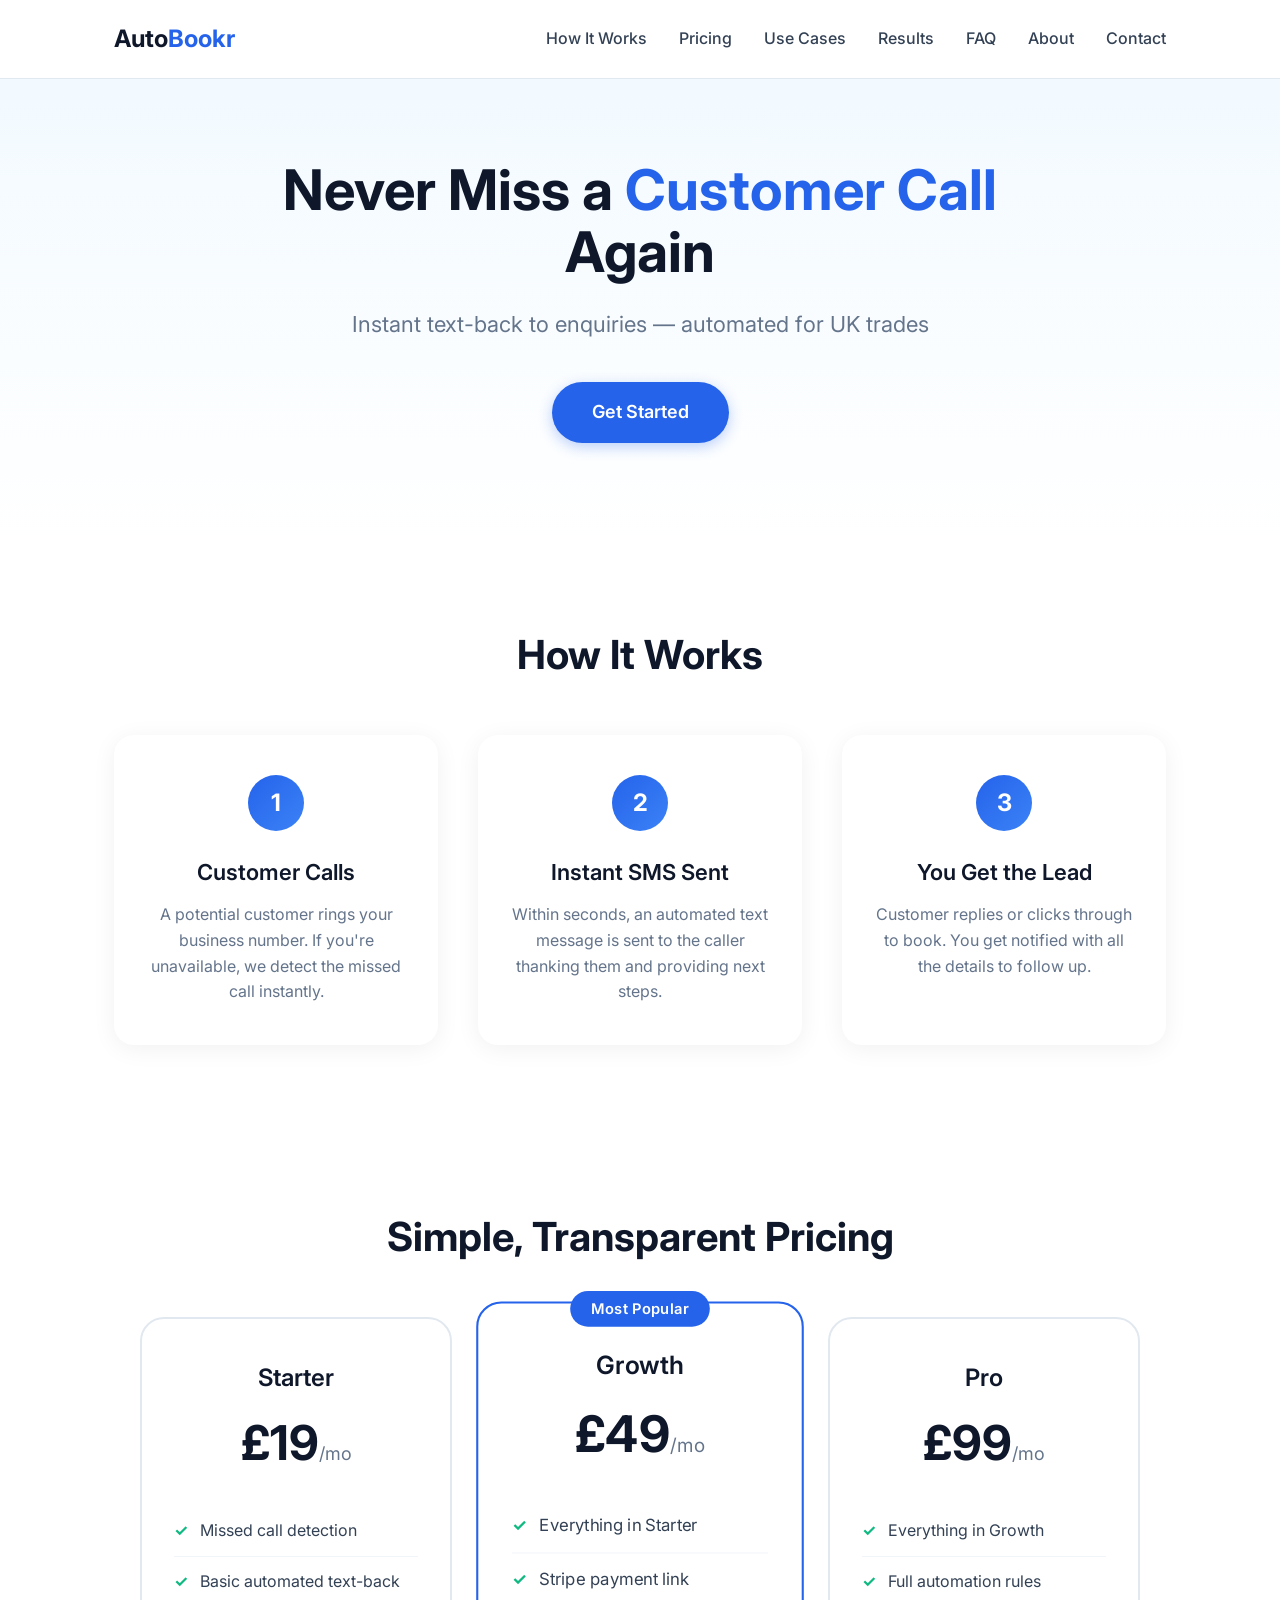
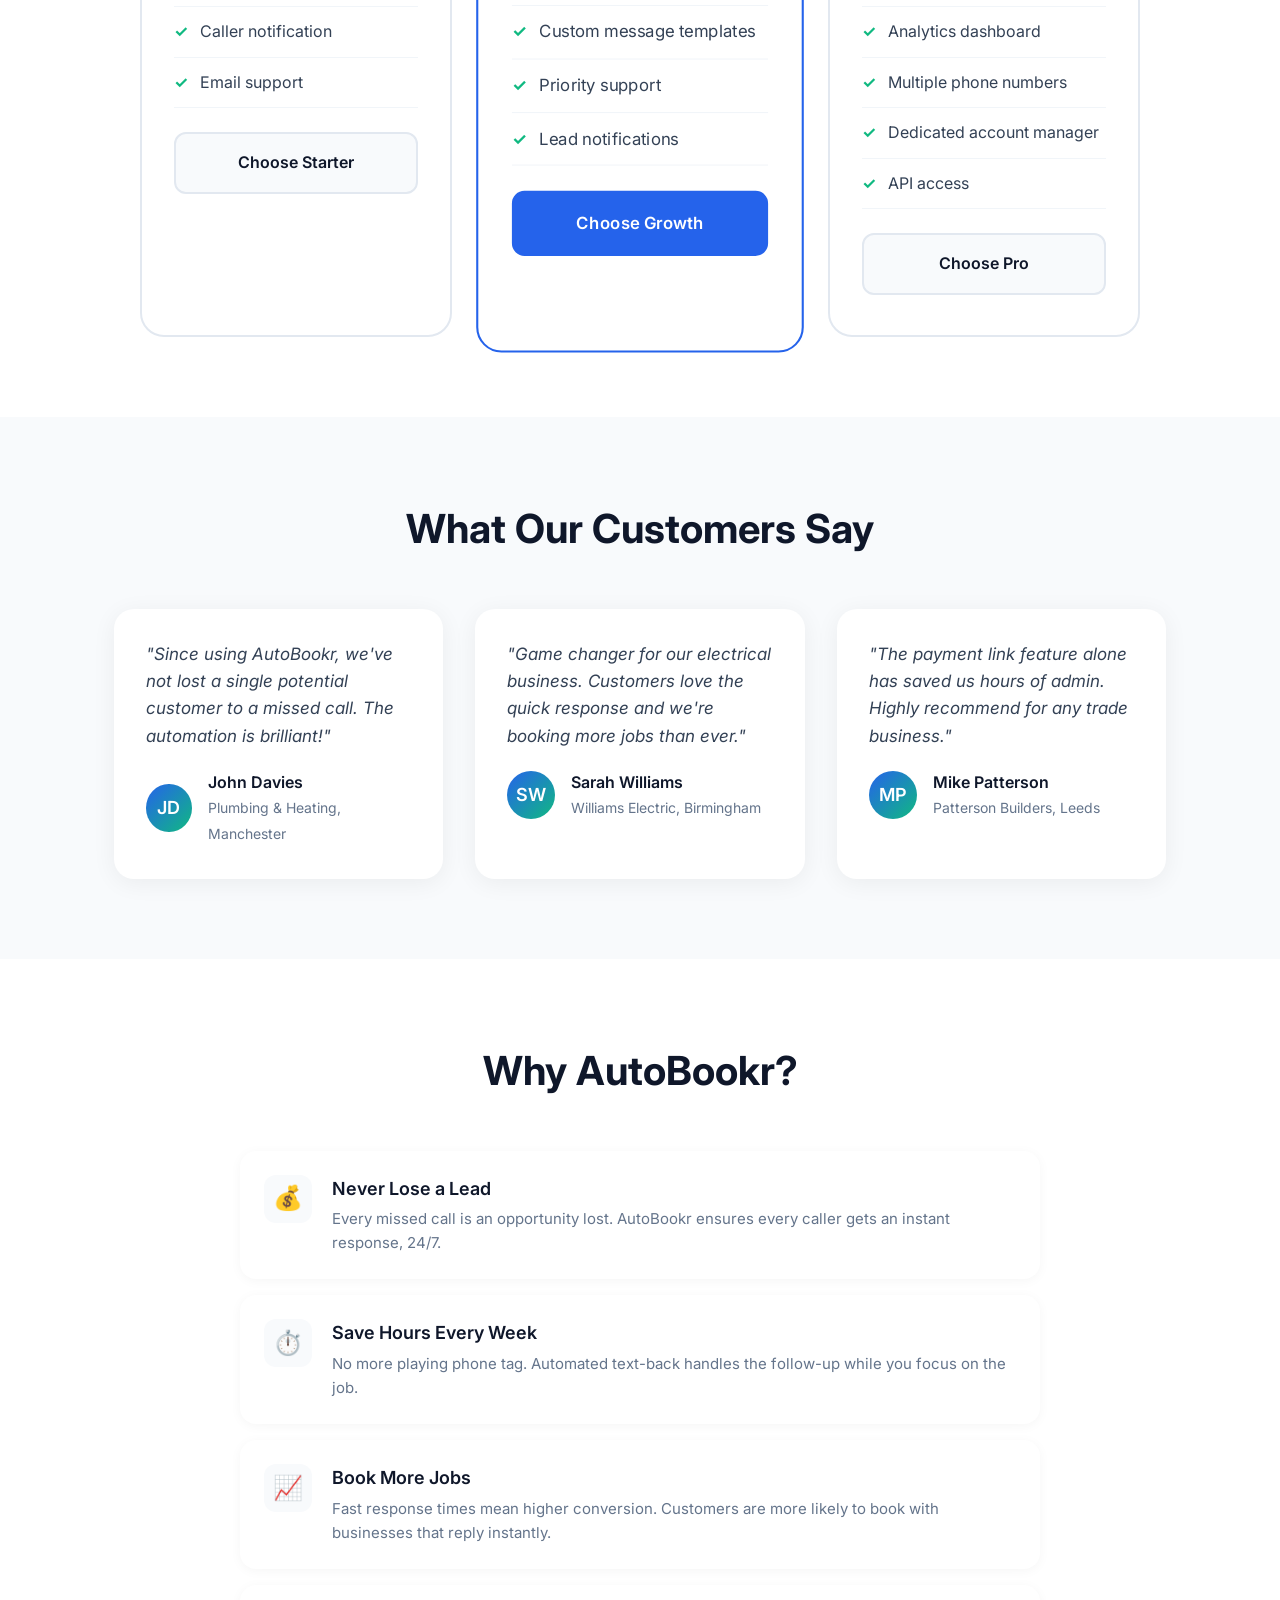
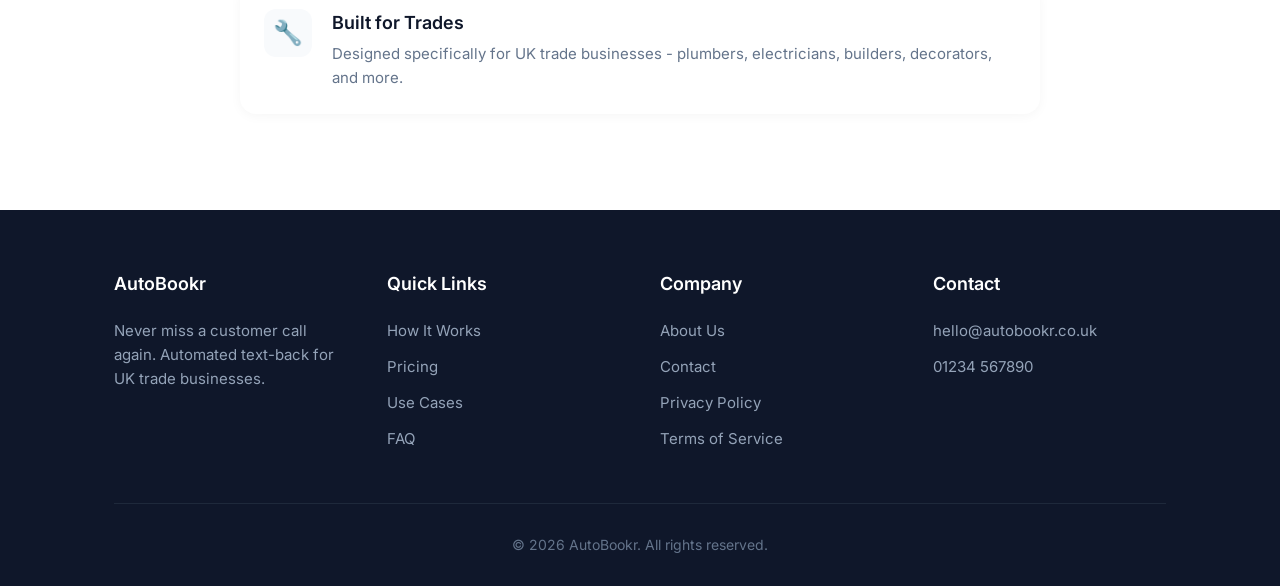
==== index.html @ b5ff6877 "Multi-page website: 10 pages with shared styles, mobile menu, Stripe links" ====
<!DOCTYPE html>
<html lang="en">
<head>
    <meta charset="UTF-8">
    <meta name="viewport" content="width=device-width, initial-scale=1.0">
    <title>AutoBookr - Never Miss a Customer Call Again</title>
    <meta name="description" content="AutoBookr provides instant automated text-back to missed calls for UK trade businesses. Never lose a customer lead again.">
    <link rel="preconnect" href="https://fonts.googleapis.com">
    <link rel="preconnect" href="https://fonts.gstatic.com" crossorigin>
    <link href="https://fonts.googleapis.com/css2?family=Inter:wght@400;500;600;700&display=swap" rel="stylesheet">
    <link rel="stylesheet" href="styles.css">
</head>
<body>
    <nav>
        <div class="container nav-content">
            <a href="index.html" class="logo">Auto<span>Bookr</span></a>
            <button class="hamburger" aria-label="Toggle menu">
                <span></span>
                <span></span>
                <span></span>
            </button>
            <ul class="nav-links">
                <li><a href="how-it-works.html">How It Works</a></li>
                <li><a href="pricing.html">Pricing</a></li>
                <li><a href="use-cases.html">Use Cases</a></li>
                <li><a href="results.html">Results</a></li>
                <li><a href="faq.html">FAQ</a></li>
                <li><a href="about.html">About</a></li>
                <li><a href="contact.html">Contact</a></li>
            </ul>
        </div>
    </nav>

    <section class="hero">
        <div class="container">
            <h1>Never Miss a <span>Customer Call</span> Again</h1>
            <p>Instant text-back to enquiries — automated for UK trades</p>
            <a href="pricing.html" class="cta-button">Get Started</a>
        </div>
    </section>

    <section class="how-it-works section" id="how-it-works">
        <div class="container">
            <h2 class="section-title">How It Works</h2>
            <div class="steps">
                <div class="step">
                    <div class="step-number">1</div>
                    <h3>Customer Calls</h3>
                    <p>A potential customer rings your business number. If you're unavailable, we detect the missed call instantly.</p>
                </div>
                <div class="step">
                    <div class="step-number">2</div>
                    <h3>Instant SMS Sent</h3>
                    <p>Within seconds, an automated text message is sent to the caller thanking them and providing next steps.</p>
                </div>
                <div class="step">
                    <div class="step-number">3</div>
                    <h3>You Get the Lead</h3>
                    <p>Customer replies or clicks through to book. You get notified with all the details to follow up.</p>
                </div>
            </div>
        </div>
    </section>

    <section class="pricing section" id="pricing">
        <div class="container">
            <h2 class="section-title">Simple, Transparent Pricing</h2>
            <div class="pricing-grid">
                <div class="pricing-card">
                    <h3>Starter</h3>
                    <div class="price">£19<span>/mo</span></div>
                    <ul>
                        <li>Missed call detection</li>
                        <li>Basic automated text-back</li>
                        <li>Caller notification</li>
                        <li>Email support</li>
                    </ul>
                    <a href="https://buy.stripe.com/test_dRm28qbvL5L8gEjdN0a3u00" class="pricing-btn">Choose Starter</a>
                </div>
                <div class="pricing-card featured">
                    <h3>Growth</h3>
                    <div class="price">£49<span>/mo</span></div>
                    <ul>
                        <li>Everything in Starter</li>
                        <li>Stripe payment link</li>
                        <li>Custom message templates</li>
                        <li>Priority support</li>
                        <li>Lead notifications</li>
                    </ul>
                    <a href="https://buy.stripe.com/test_bJe14m2Zf7TgfAf6kya3u01" class="pricing-btn">Choose Growth</a>
                </div>
                <div class="pricing-card">
                    <h3>Pro</h3>
                    <div class="price">£99<span>/mo</span></div>
                    <ul>
                        <li>Everything in Growth</li>
                        <li>Full automation rules</li>
                        <li>Analytics dashboard</li>
                        <li>Multiple phone numbers</li>
                        <li>Dedicated account manager</li>
                        <li>API access</li>
                    </ul>
                    <a href="https://buy.stripe.com/test_00wcN40R7ehEewb7oCa3u02" class="pricing-btn">Choose Pro</a>
                </div>
            </div>
        </div>
    </section>

    <section class="testimonials section" id="testimonials">
        <div class="container">
            <h2 class="section-title">What Our Customers Say</h2>
            <div class="testimonial-grid">
                <div class="testimonial">
                    <p>"Since using AutoBookr, we've not lost a single potential customer to a missed call. The automation is brilliant!"</p>
                    <div class="testimonial-author">
                        <div class="testimonial-avatar">JD</div>
                        <div class="testimonial-info">
                            <h4>John Davies</h4>
                            <span>Plumbing & Heating, Manchester</span>
                        </div>
                    </div>
                </div>
                <div class="testimonial">
                    <p>"Game changer for our electrical business. Customers love the quick response and we're booking more jobs than ever."</p>
                    <div class="testimonial-author">
                        <div class="testimonial-avatar">SW</div>
                        <div class="testimonial-info">
                            <h4>Sarah Williams</h4>
                            <span>Williams Electric, Birmingham</span>
                        </div>
                    </div>
                </div>
                <div class="testimonial">
                    <p>"The payment link feature alone has saved us hours of admin. Highly recommend for any trade business."</p>
                    <div class="testimonial-author">
                        <div class="testimonial-avatar">MP</div>
                        <div class="testimonial-info">
                            <h4>Mike Patterson</h4>
                            <span>Patterson Builders, Leeds</span>
                        </div>
                    </div>
                </div>
            </div>
        </div>
    </section>

    <section class="section">
        <div class="container">
            <h2 class="section-title">Why AutoBookr?</h2>
            <div class="benefits-list">
                <div class="benefit-item">
                    <div class="benefit-icon">💰</div>
                    <div class="benefit-content">
                        <h3>Never Lose a Lead</h3>
                        <p>Every missed call is an opportunity lost. AutoBookr ensures every caller gets an instant response, 24/7.</p>
                    </div>
                </div>
                <div class="benefit-item">
                    <div class="benefit-icon">⏱️</div>
                    <div class="benefit-content">
                        <h3>Save Hours Every Week</h3>
                        <p>No more playing phone tag. Automated text-back handles the follow-up while you focus on the job.</p>
                    </div>
                </div>
                <div class="benefit-item">
                    <div class="benefit-icon">📈</div>
                    <div class="benefit-content">
                        <h3>Book More Jobs</h3>
                        <p>Fast response times mean higher conversion. Customers are more likely to book with businesses that reply instantly.</p>
                    </div>
                </div>
                <div class="benefit-item">
                    <div class="benefit-icon">🔧</div>
                    <div class="benefit-content">
                        <h3>Built for Trades</h3>
                        <p>Designed specifically for UK trade businesses - plumbers, electricians, builders, decorators, and more.</p>
                    </div>
                </div>
            </div>
        </div>
    </section>

    <footer>
        <div class="container">
            <div class="footer-content">
                <div class="footer-section">
                    <h4>AutoBookr</h4>
                    <p>Never miss a customer call again. Automated text-back for UK trade businesses.</p>
                </div>
                <div class="footer-section">
                    <h4>Quick Links</h4>
                    <a href="how-it-works.html">How It Works</a>
                    <a href="pricing.html">Pricing</a>
                    <a href="use-cases.html">Use Cases</a>
                    <a href="faq.html">FAQ</a>
                </div>
                <div class="footer-section">
                    <h4>Company</h4>
                    <a href="about.html">About Us</a>
                    <a href="contact.html">Contact</a>
                    <a href="privacy.html">Privacy Policy</a>
                    <a href="terms.html">Terms of Service</a>
                </div>
                <div class="footer-section">
                    <h4>Contact</h4>
                    <p>hello@autobookr.co.uk</p>
                    <p>01234 567890</p>
                </div>
            </div>
            <div class="footer-bottom">
                <p>© 2026 AutoBookr. All rights reserved.</p>
            </div>
        </div>
    </footer>

    <script src="script.js"></script>
</body>
</html>
---- styles.css ----
/* AutoBookr - Shared Styles */
:root {
    --primary: #2563eb;
    --primary-dark: #1d4ed8;
    --primary-light: #3b82f6;
    --secondary: #0f172a;
    --text: #334155;
    --text-light: #64748b;
    --bg: #ffffff;
    --bg-alt: #f8fafc;
    --accent: #10b981;
}

* {
    margin: 0;
    padding: 0;
    box-sizing: border-box;
}

html {
    scroll-behavior: smooth;
}

body {
    font-family: 'Inter', -apple-system, BlinkMacSystemFont, sans-serif;
    color: var(--text);
    line-height: 1.6;
    background: var(--bg);
}

.container {
    max-width: 1100px;
    margin: 0 auto;
    padding: 0 24px;
}

/* Navigation */
nav {
    padding: 20px 0;
    position: fixed;
    top: 0;
    left: 0;
    right: 0;
    background: rgba(255, 255, 255, 0.95);
    backdrop-filter: blur(10px);
    z-index: 100;
    border-bottom: 1px solid #e2e8f0;
}

.nav-content {
    display: flex;
    justify-content: space-between;
    align-items: center;
}

.logo {
    font-size: 24px;
    font-weight: 700;
    color: var(--secondary);
    text-decoration: none;
}

.logo span {
    color: var(--primary);
}

.nav-links {
    display: flex;
    gap: 32px;
    list-style: none;
}

.nav-links a {
    text-decoration: none;
    color: var(--text);
    font-weight: 500;
    transition: color 0.2s;
}

.nav-links a:hover,
.nav-links a.active {
    color: var(--primary);
}

/* Hamburger Menu */
.hamburger {
    display: none;
    flex-direction: column;
    gap: 5px;
    cursor: pointer;
    padding: 8px;
    background: none;
    border: none;
}

.hamburger span {
    display: block;
    width: 24px;
    height: 2px;
    background: var(--secondary);
    transition: all 0.3s ease;
}

.hamburger.active span:nth-child(1) {
    transform: rotate(45deg) translate(5px, 5px);
}

.hamburger.active span:nth-child(2) {
    opacity: 0;
}

.hamburger.active span:nth-child(3) {
    transform: rotate(-45deg) translate(5px, -5px);
}

/* Page Header */
.page-header {
    padding: 160px 0 80px;
    text-align: center;
    background: linear-gradient(180deg, #f0f9ff 0%, #ffffff 100%);
}

.page-header h1 {
    font-size: clamp(32px, 5vw, 48px);
    font-weight: 700;
    color: var(--secondary);
    margin-bottom: 16px;
}

.page-header p {
    font-size: clamp(16px, 2vw, 20px);
    color: var(--text-light);
    max-width: 600px;
    margin: 0 auto;
}

/* Section Styles */
.section {
    padding: 80px 0;
}

.section-alt {
    background: var(--bg-alt);
}

.section-title {
    text-align: center;
    font-size: clamp(28px, 4vw, 40px);
    font-weight: 700;
    color: var(--secondary);
    margin-bottom: 48px;
}

/* Hero Section (Home) */
.hero {
    padding: 160px 0 100px;
    text-align: center;
    background: linear-gradient(180deg, #f0f9ff 0%, #ffffff 100%);
}

.hero h1 {
    font-size: clamp(36px, 5vw, 56px);
    font-weight: 700;
    color: var(--secondary);
    line-height: 1.1;
    margin-bottom: 24px;
    max-width: 800px;
    margin-left: auto;
    margin-right: auto;
}

.hero h1 span {
    color: var(--primary);
}

.hero p {
    font-size: clamp(18px, 2.5vw, 22px);
    color: var(--text-light);
    max-width: 600px;
    margin: 0 auto 40px;
}

.cta-button {
    display: inline-block;
    background: var(--primary);
    color: white;
    padding: 16px 40px;
    border-radius: 50px;
    font-size: 18px;
    font-weight: 600;
    text-decoration: none;
    transition: all 0.3s ease;
    box-shadow: 0 4px 14px rgba(37, 99, 235, 0.3);
}

.cta-button:hover {
    background: var(--primary-dark);
    transform: translateY(-2px);
    box-shadow: 0 6px 20px rgba(37, 99, 235, 0.4);
}

/* Steps */
.steps {
    display: grid;
    grid-template-columns: repeat(auto-fit, minmax(280px, 1fr));
    gap: 40px;
}

.step {
    background: white;
    padding: 40px 32px;
    border-radius: 20px;
    text-align: center;
    box-shadow: 0 4px 24px rgba(0, 0, 0, 0.06);
    transition: transform 0.3s ease;
}

.step:hover {
    transform: translateY(-5px);
}

.step-number {
    width: 56px;
    height: 56px;
    background: linear-gradient(135deg, var(--primary) 0%, var(--primary-light) 100%);
    color: white;
    font-size: 24px;
    font-weight: 700;
    border-radius: 50%;
    display: flex;
    align-items: center;
    justify-content: center;
    margin: 0 auto 24px;
}

.step h3 {
    font-size: 22px;
    font-weight: 600;
    color: var(--secondary);
    margin-bottom: 12px;
}

.step p {
    color: var(--text-light);
    font-size: 16px;
}

/* Pricing */
.pricing {
    padding: 80px 0;
}

.pricing-grid {
    display: grid;
    grid-template-columns: repeat(auto-fit, minmax(300px, 1fr));
    gap: 32px;
    max-width: 1000px;
    margin: 0 auto;
}

.pricing-card {
    background: white;
    border-radius: 24px;
    padding: 40px 32px;
    text-align: center;
    border: 2px solid #e2e8f0;
    transition: all 0.3s ease;
    position: relative;
}

.pricing-card:hover {
    border-color: var(--primary);
    box-shadow: 0 8px 40px rgba(37, 99, 235, 0.15);
}

.pricing-card.featured {
    border-color: var(--primary);
    transform: scale(1.05);
}

.pricing-card.featured::before {
    content: 'Most Popular';
    position: absolute;
    top: -12px;
    left: 50%;
    transform: translateX(-50%);
    background: var(--primary);
    color: white;
    padding: 6px 20px;
    border-radius: 20px;
    font-size: 14px;
    font-weight: 600;
}

.pricing-card h3 {
    font-size: 24px;
    font-weight: 600;
    color: var(--secondary);
    margin-bottom: 8px;
}

.price {
    font-size: 48px;
    font-weight: 700;
    color: var(--secondary);
    margin-bottom: 8px;
}

.price span {
    font-size: 18px;
    font-weight: 400;
    color: var(--text-light);
}

.pricing-card ul {
    list-style: none;
    margin: 24px 0;
    text-align: left;
}

.pricing-card li {
    padding: 12px 0;
    border-bottom: 1px solid #f1f5f9;
    display: flex;
    align-items: center;
    gap: 12px;
}

.pricing-card li::before {
    content: '✓';
    color: var(--accent);
    font-weight: 700;
}

.pricing-btn {
    display: block;
    width: 100%;
    padding: 16px;
    border-radius: 12px;
    font-size: 16px;
    font-weight: 600;
    text-decoration: none;
    transition: all 0.3s ease;
    background: var(--bg-alt);
    color: var(--secondary);
    border: 2px solid #e2e8f0;
}

.pricing-btn:hover {
    background: var(--primary);
    color: white;
    border-color: var(--primary);
}

.pricing-card.featured .pricing-btn {
    background: var(--primary);
    color: white;
    border-color: var(--primary);
}

.pricing-card.featured .pricing-btn:hover {
    background: var(--primary-dark);
}

/* Testimonials */
.testimonials {
    padding: 80px 0;
    background: var(--bg-alt);
}

.testimonial-grid {
    display: grid;
    grid-template-columns: repeat(auto-fit, minmax(300px, 1fr));
    gap: 32px;
}

.testimonial {
    background: white;
    padding: 32px;
    border-radius: 20px;
    box-shadow: 0 4px 24px rgba(0, 0, 0, 0.06);
}

.testimonial p {
    font-size: 17px;
    color: var(--text);
    margin-bottom: 20px;
    font-style: italic;
}

.testimonial-author {
    display: flex;
    align-items: center;
    gap: 16px;
}

.testimonial-avatar {
    width: 48px;
    height: 48px;
    border-radius: 50%;
    background: linear-gradient(135deg, var(--primary) 0%, var(--accent) 100%);
    display: flex;
    align-items: center;
    justify-content: center;
    color: white;
    font-weight: 600;
    font-size: 18px;
}

.testimonial-info h4 {
    font-size: 16px;
    font-weight: 600;
    color: var(--secondary);
}

.testimonial-info span {
    font-size: 14px;
    color: var(--text-light);
}

/* Feature Grid */
.feature-grid {
    display: grid;
    grid-template-columns: repeat(auto-fit, minmax(300px, 1fr));
    gap: 32px;
}

.feature-card {
    background: white;
    padding: 32px;
    border-radius: 20px;
    box-shadow: 0 4px 24px rgba(0, 0, 0, 0.06);
}

.feature-card h3 {
    font-size: 22px;
    font-weight: 600;
    color: var(--secondary);
    margin-bottom: 12px;
    display: flex;
    align-items: center;
    gap: 12px;
}

.feature-card h3::before {
    content: '→';
    color: var(--primary);
}

.feature-card p {
    color: var(--text-light);
}

/* FAQ */
.faq-grid {
    max-width: 800px;
    margin: 0 auto;
}

.faq-item {
    background: white;
    padding: 24px;
    border-radius: 16px;
    margin-bottom: 16px;
    box-shadow: 0 2px 12px rgba(0, 0, 0, 0.04);
}

.faq-item h3 {
    font-size: 18px;
    font-weight: 600;
    color: var(--secondary);
    margin-bottom: 8px;
}

.faq-item p {
    color: var(--text-light);
}

/* Contact Form */
.contact-wrapper {
    display: grid;
    grid-template-columns: 1fr 1fr;
    gap: 48px;
    max-width: 900px;
    margin: 0 auto;
}

.contact-form {
    background: white;
    padding: 40px;
    border-radius: 24px;
    box-shadow: 0 4px 24px rgba(0, 0, 0, 0.06);
}

.contact-form h3 {
    font-size: 24px;
    font-weight: 600;
    color: var(--secondary);
    margin-bottom: 24px;
}

.form-group {
    margin-bottom: 20px;
}

.form-group label {
    display: block;
    font-weight: 500;
    color: var(--secondary);
    margin-bottom: 8px;
}

.form-group input,
.form-group textarea {
    width: 100%;
    padding: 14px 16px;
    border: 2px solid #e2e8f0;
    border-radius: 12px;
    font-size: 16px;
    font-family: inherit;
    transition: border-color 0.2s;
}

.form-group input:focus,
.form-group textarea:focus {
    outline: none;
    border-color: var(--primary);
}

.contact-info {
    padding: 40px 0;
}

.contact-info h3 {
    font-size: 24px;
    font-weight: 600;
    color: var(--secondary);
    margin-bottom: 24px;
}

.contact-info p {
    color: var(--text-light);
    margin-bottom: 16px;
    display: flex;
    align-items: center;
    gap: 12px;
}

.contact-info strong {
    color: var(--secondary);
}

/* Use Cases */
.use-case-list {
    max-width: 800px;
    margin: 0 auto;
}

.use-case-item {
    display: grid;
    grid-template-columns: auto 1fr;
    gap: 32px;
    padding: 40px;
    background: white;
    border-radius: 20px;
    margin-bottom: 24px;
    box-shadow: 0 4px 24px rgba(0, 0, 0, 0.06);
    align-items: center;
}

.use-case-icon {
    width: 80px;
    height: 80px;
    background: linear-gradient(135deg, var(--primary) 0%, var(--primary-light) 100%);
    border-radius: 20px;
    display: flex;
    align-items: center;
    justify-content: center;
    font-size: 36px;
}

.use-case-content h3 {
    font-size: 24px;
    font-weight: 600;
    color: var(--secondary);
    margin-bottom: 12px;
}

.use-case-content p {
    color: var(--text-light);
    margin-bottom: 16px;
}

.use-case-content ul {
    list-style: none;
}

.use-case-content li {
    padding: 8px 0;
    color: var(--text);
    display: flex;
    align-items: center;
    gap: 8px;
}

.use-case-content li::before {
    content: '✓';
    color: var(--accent);
    font-weight: 700;
}

/* Results/ROI */
.stats-grid {
    display: grid;
    grid-template-columns: repeat(4, 1fr);
    gap: 24px;
    margin-bottom: 60px;
}

.stat-card {
    background: white;
    padding: 32px 24px;
    border-radius: 20px;
    text-align: center;
    box-shadow: 0 4px 24px rgba(0, 0, 0, 0.06);
}

.stat-number {
    font-size: 42px;
    font-weight: 700;
    color: var(--primary);
    margin-bottom: 8px;
}

.stat-label {
    font-size: 14px;
    color: var(--text-light);
    text-transform: uppercase;
    letter-spacing: 1px;
}

/* Benefits List */
.benefits-list {
    max-width: 800px;
    margin: 0 auto;
}

.benefit-item {
    display: flex;
    gap: 20px;
    padding: 24px;
    background: white;
    border-radius: 16px;
    margin-bottom: 16px;
    box-shadow: 0 2px 12px rgba(0, 0, 0, 0.04);
    align-items: flex-start;
}

.benefit-icon {
    width: 48px;
    height: 48px;
    background: var(--bg-alt);
    border-radius: 12px;
    display: flex;
    align-items: center;
    justify-content: center;
    font-size: 24px;
    flex-shrink: 0;
}

.benefit-content h3 {
    font-size: 18px;
    font-weight: 600;
    color: var(--secondary);
    margin-bottom: 4px;
}

.benefit-content p {
    color: var(--text-light);
    font-size: 15px;
}

/* Legal Pages */
.legal-content {
    max-width: 800px;
    margin: 0 auto;
    padding: 120px 0 60px;
}

.legal-content h1 {
    font-size: 40px;
    font-weight: 700;
    color: var(--secondary);
    margin-bottom: 32px;
}

.legal-content h2 {
    font-size: 24px;
    font-weight: 600;
    color: var(--secondary);
    margin: 32px 0 16px;
}

.legal-content p {
    color: var(--text);
    margin-bottom: 16px;
    line-height: 1.8;
}

.legal-content ul {
    margin: 16px 0;
    padding-left: 24px;
}

.legal-content li {
    color: var(--text);
    margin-bottom: 8px;
}

/* Footer */
footer {
    background: var(--secondary);
    color: white;
    padding: 60px 0 30px;
}

.footer-content {
    display: grid;
    grid-template-columns: repeat(auto-fit, minmax(200px, 1fr));
    gap: 40px;
    margin-bottom: 40px;
}

.footer-section h4 {
    font-size: 18px;
    font-weight: 600;
    margin-bottom: 20px;
}

.footer-section p,
.footer-section a {
    color: #94a3b8;
    text-decoration: none;
    display: block;
    margin-bottom: 12px;
    font-size: 15px;
}

.footer-section a:hover {
    color: white;
}

.footer-bottom {
    text-align: center;
    padding-top: 30px;
    border-top: 1px solid #1e293b;
    color: #64748b;
    font-size: 14px;
}

/* Mobile adjustments */
@media (max-width: 768px) {
    .nav-links {
        display: none;
        position: absolute;
        top: 100%;
        left: 0;
        right: 0;
        background: white;
        flex-direction: column;
        padding: 20px 24px;
        gap: 16px;
        border-bottom: 1px solid #e2e8f0;
        box-shadow: 0 4px 12px rgba(0, 0, 0, 0.1);
    }

    .nav-links.active {
        display: flex;
    }

    .hamburger {
        display: flex;
    }

    .hero {
        padding: 120px 0 80px;
    }

    .page-header {
        padding: 120px 0 60px;
    }

    .pricing-card.featured {
        transform: none;
    }

    .contact-wrapper {
        grid-template-columns: 1fr;
    }

    .stats-grid {
        grid-template-columns: repeat(2, 1fr);
    }

    .use-case-item {
        grid-template-columns: 1fr;
        text-align: center;
    }

    .use-case-icon {
        margin: 0 auto;
    }
}
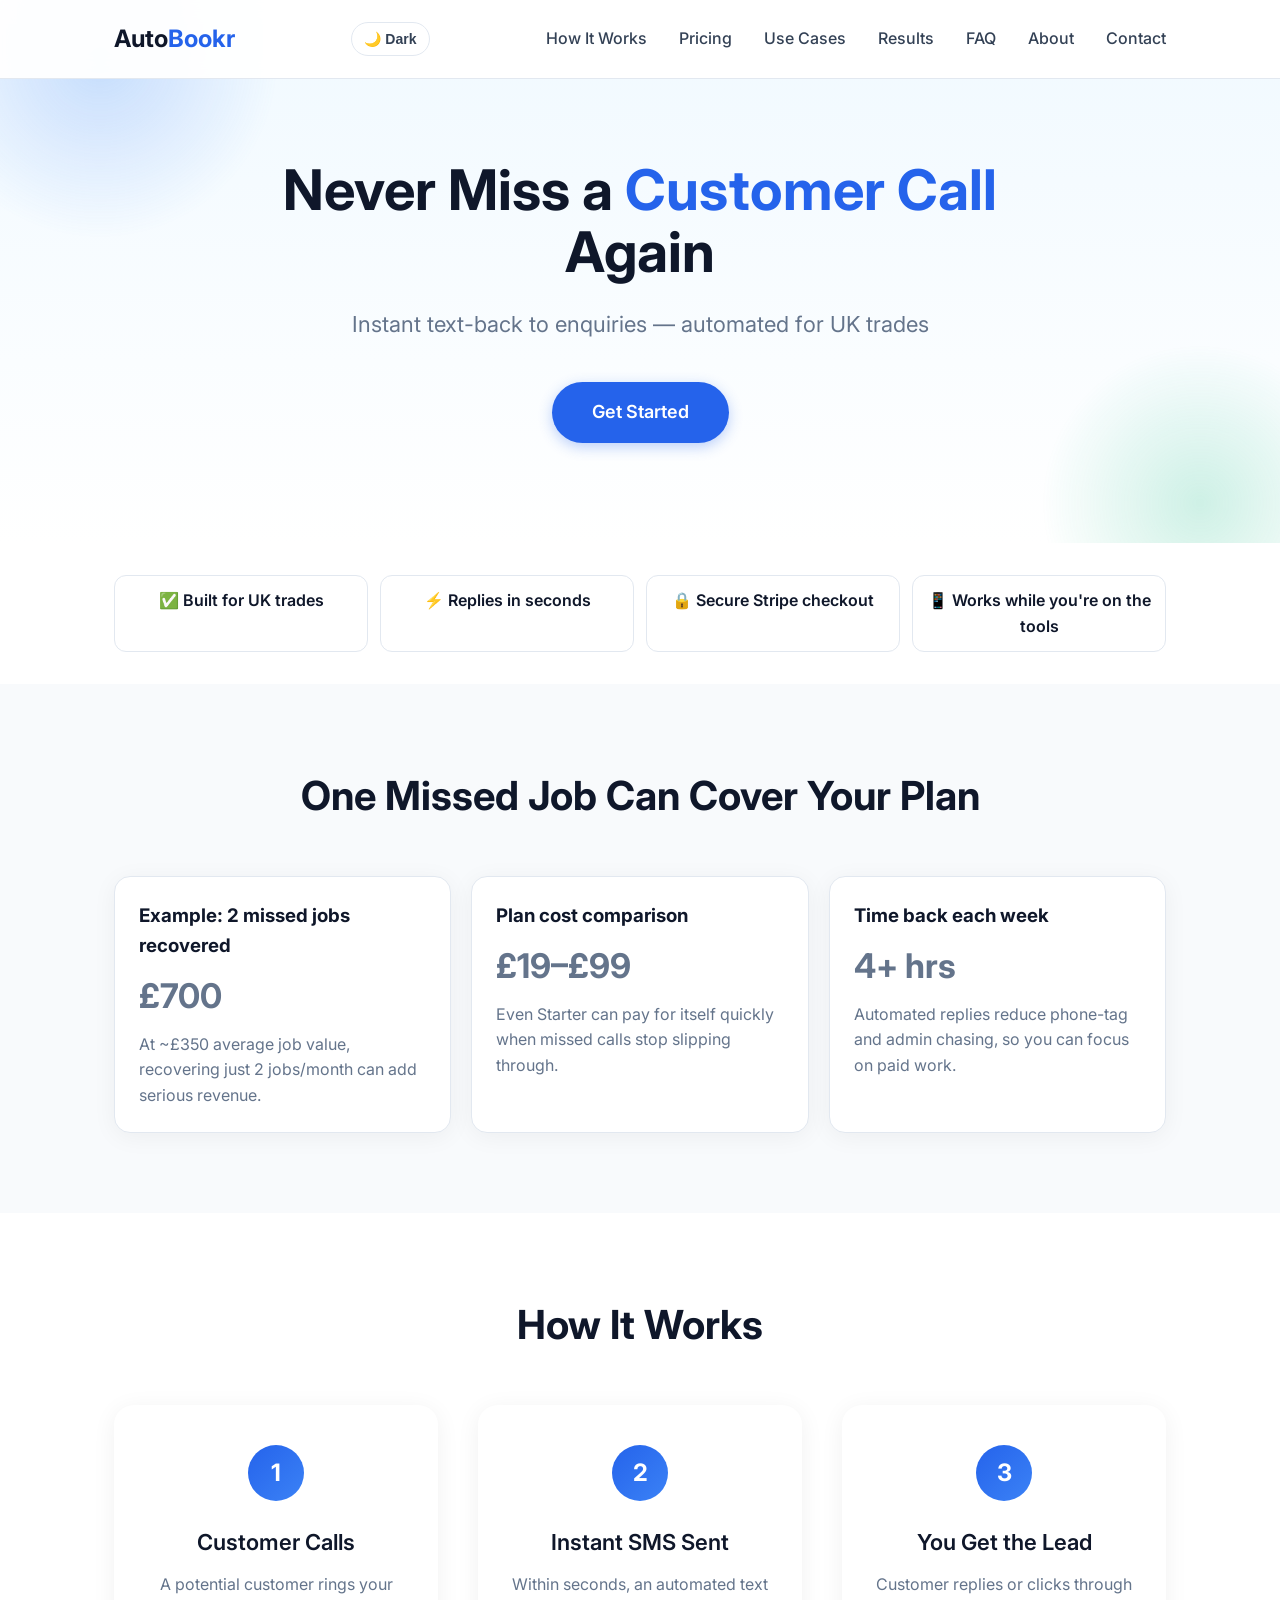
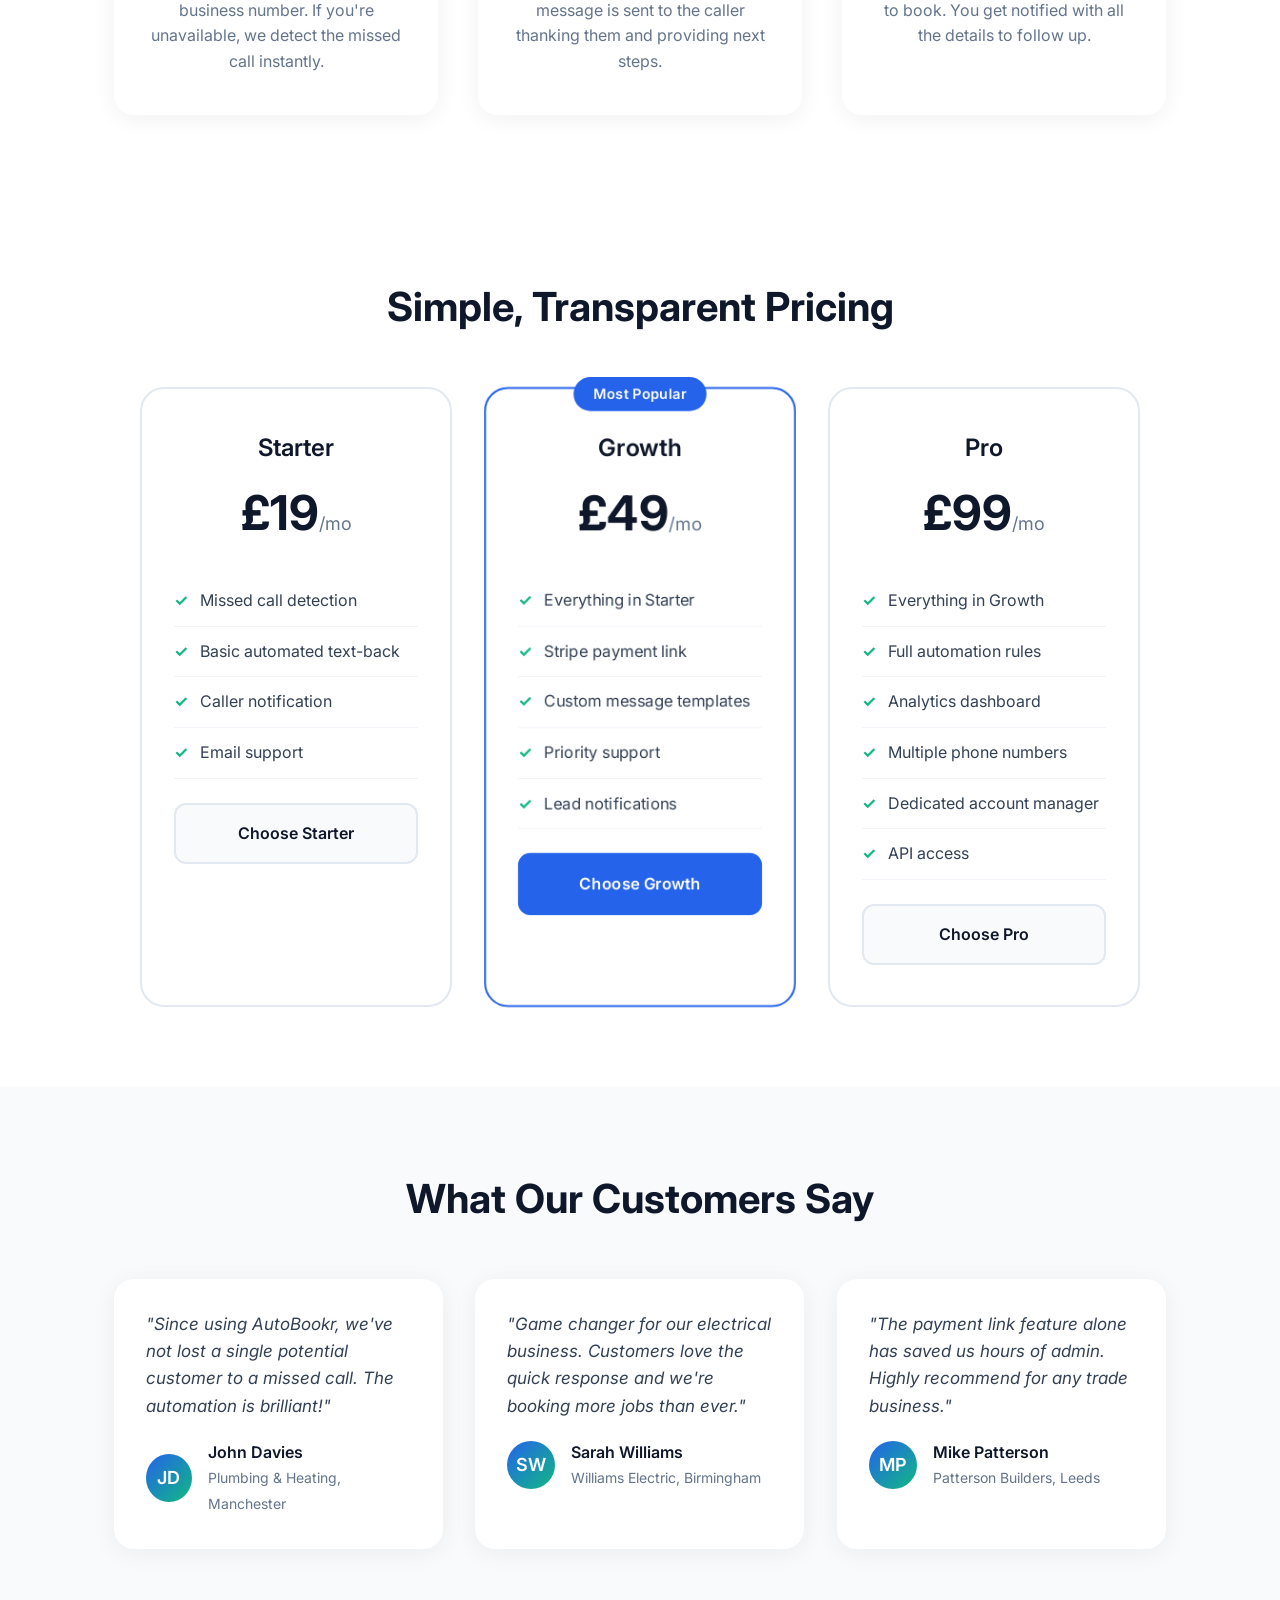
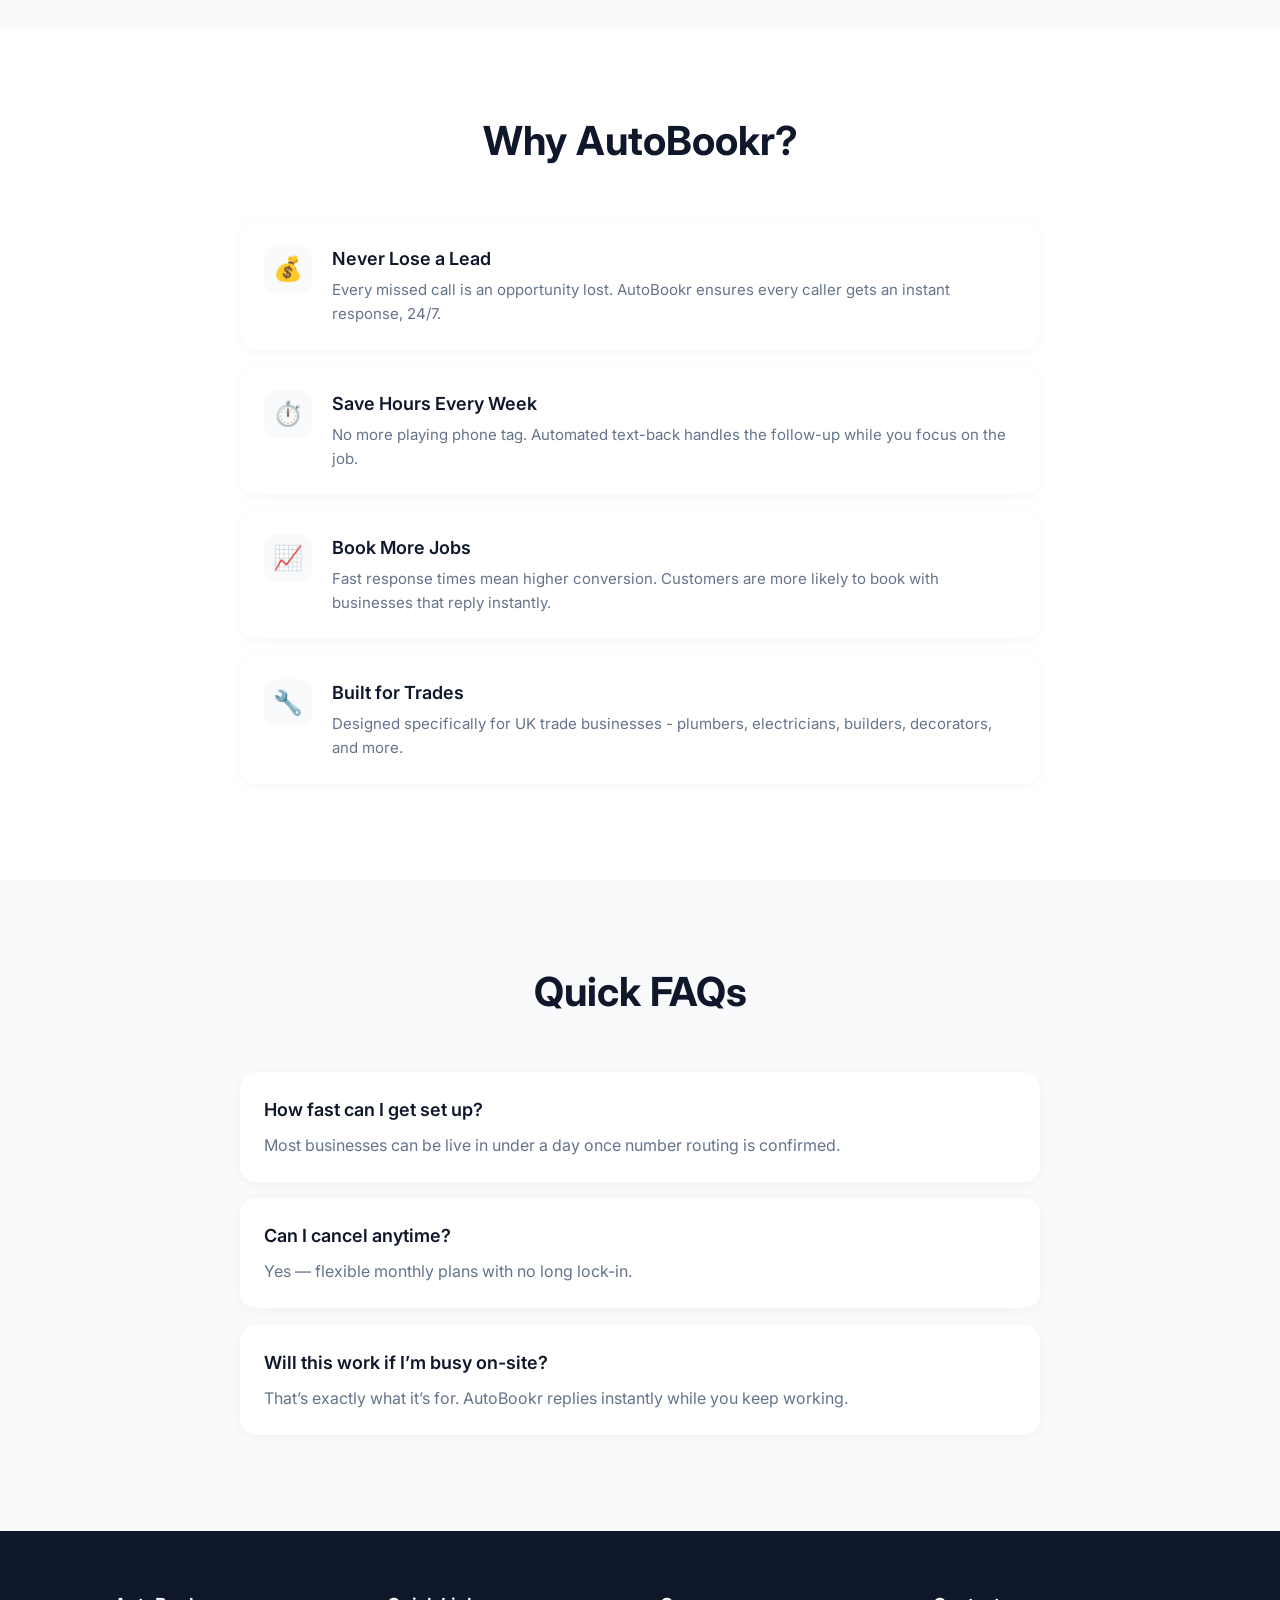
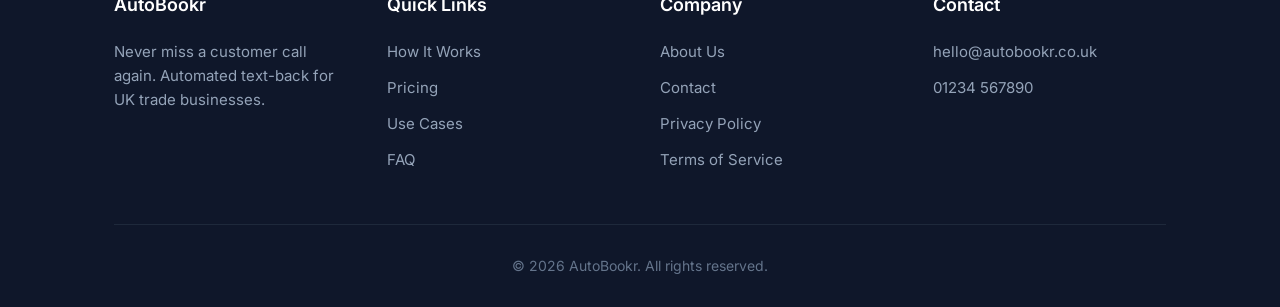
==== commit ec8f3771: "Add trust, ROI, and quick FAQ sections to landing page" ====
--- a/index.html
+++ b/index.html
@@ -39,6 +39,40 @@
         </div>
     </section>
 
+    <section class="section trust-strip-section">
+        <div class="container">
+            <div class="trust-strip">
+                <div class="trust-item">✅ Built for UK trades</div>
+                <div class="trust-item">⚡ Replies in seconds</div>
+                <div class="trust-item">🔒 Secure Stripe checkout</div>
+                <div class="trust-item">📱 Works while you're on the tools</div>
+            </div>
+        </div>
+    </section>
+
+    <section class="section section-alt roi-section">
+        <div class="container">
+            <h2 class="section-title">One Missed Job Can Cover Your Plan</h2>
+            <div class="roi-grid">
+                <div class="roi-card">
+                    <h3>Example: 2 missed jobs recovered</h3>
+                    <p class="roi-number">£700</p>
+                    <p>At ~£350 average job value, recovering just 2 jobs/month can add serious revenue.</p>
+                </div>
+                <div class="roi-card">
+                    <h3>Plan cost comparison</h3>
+                    <p class="roi-number">£19–£99</p>
+                    <p>Even Starter can pay for itself quickly when missed calls stop slipping through.</p>
+                </div>
+                <div class="roi-card">
+                    <h3>Time back each week</h3>
+                    <p class="roi-number">4+ hrs</p>
+                    <p>Automated replies reduce phone-tag and admin chasing, so you can focus on paid work.</p>
+                </div>
+            </div>
+        </div>
+    </section>
+
     <section class="how-it-works section" id="how-it-works">
         <div class="container">
             <h2 class="section-title">How It Works</h2>
@@ -180,6 +214,26 @@
         </div>
     </section>
 
+    <section class="section section-alt">
+        <div class="container">
+            <h2 class="section-title">Quick FAQs</h2>
+            <div class="faq-grid">
+                <div class="faq-item">
+                    <h3>How fast can I get set up?</h3>
+                    <p>Most businesses can be live in under a day once number routing is confirmed.</p>
+                </div>
+                <div class="faq-item">
+                    <h3>Can I cancel anytime?</h3>
+                    <p>Yes — flexible monthly plans with no long lock-in.</p>
+                </div>
+                <div class="faq-item">
+                    <h3>Will this work if I’m busy on-site?</h3>
+                    <p>That’s exactly what it’s for. AutoBookr replies instantly while you keep working.</p>
+                </div>
+            </div>
+        </div>
+    </section>
+
     <footer>
         <div class="container">
             <div class="footer-content">
--- a/styles.css
+++ b/styles.css
@@ -9,6 +9,20 @@
     --bg: #ffffff;
     --bg-alt: #f8fafc;
     --accent: #10b981;
+    --surface: #ffffff;
+    --surface-soft: #f8fafc;
+    --border: #e2e8f0;
+}
+
+[data-theme="dark"] {
+    --secondary: #e2e8f0;
+    --text: #cbd5e1;
+    --text-light: #94a3b8;
+    --bg: #020617;
+    --bg-alt: #0b1222;
+    --surface: #0f172a;
+    --surface-soft: #111c31;
+    --border: #1e293b;
 }
 
 * {
@@ -26,6 +40,7 @@
     color: var(--text);
     line-height: 1.6;
     background: var(--bg);
+    transition: background-color 0.25s ease, color 0.25s ease;
 }
 
 .container {
@@ -51,6 +66,7 @@
     display: flex;
     justify-content: space-between;
     align-items: center;
+    gap: 12px;
 }
 
 .logo {
@@ -156,6 +172,41 @@
     padding: 160px 0 100px;
     text-align: center;
     background: linear-gradient(180deg, #f0f9ff 0%, #ffffff 100%);
+    position: relative;
+    overflow: hidden;
+}
+
+.hero::before,
+.hero::after {
+    content: '';
+    position: absolute;
+    border-radius: 999px;
+    filter: blur(2px);
+    z-index: 0;
+    pointer-events: none;
+}
+
+.hero::before {
+    width: 360px;
+    height: 360px;
+    background: radial-gradient(circle, rgba(59, 130, 246, 0.24) 0%, rgba(59, 130, 246, 0) 70%);
+    top: -120px;
+    left: -80px;
+    animation: blobFloat 9s ease-in-out infinite;
+}
+
+.hero::after {
+    width: 320px;
+    height: 320px;
+    background: radial-gradient(circle, rgba(16, 185, 129, 0.2) 0%, rgba(16, 185, 129, 0) 70%);
+    right: -80px;
+    bottom: -120px;
+    animation: blobFloat 10s ease-in-out infinite reverse;
+}
+
+.hero .container {
+    position: relative;
+    z-index: 1;
 }
 
 .hero h1 {
@@ -273,6 +324,16 @@
     box-shadow: 0 8px 40px rgba(37, 99, 235, 0.15);
 }
 
+.tilt-card {
+    transform-style: preserve-3d;
+    will-change: transform;
+    transition: transform 0.28s ease, box-shadow 0.28s ease, border-color 0.28s ease;
+}
+
+.tilt-card:hover {
+    box-shadow: 0 12px 44px rgba(15, 23, 42, 0.12);
+}
+
 .pricing-card.featured {
     border-color: var(--primary);
     transform: scale(1.05);
@@ -717,6 +778,58 @@
     margin-bottom: 8px;
 }
 
+/* Trust + ROI */
+.trust-strip-section {
+    padding-top: 32px;
+    padding-bottom: 32px;
+}
+
+.trust-strip {
+    display: grid;
+    grid-template-columns: repeat(auto-fit, minmax(200px, 1fr));
+    gap: 12px;
+}
+
+.trust-item {
+    background: var(--surface);
+    border: 1px solid var(--border);
+    border-radius: 12px;
+    padding: 12px 14px;
+    text-align: center;
+    font-weight: 600;
+    color: var(--secondary);
+}
+
+.roi-grid {
+    display: grid;
+    grid-template-columns: repeat(auto-fit, minmax(260px, 1fr));
+    gap: 20px;
+}
+
+.roi-card {
+    background: var(--surface);
+    border: 1px solid var(--border);
+    border-radius: 16px;
+    padding: 24px;
+    box-shadow: 0 4px 24px rgba(0, 0, 0, 0.05);
+}
+
+.roi-card h3 {
+    color: var(--secondary);
+    margin-bottom: 8px;
+}
+
+.roi-number {
+    font-size: 34px;
+    font-weight: 700;
+    color: var(--primary);
+    margin-bottom: 8px;
+}
+
+.roi-card p {
+    color: var(--text-light);
+}
+
 /* Footer */
 footer {
     background: var(--secondary);
@@ -758,19 +871,200 @@
     font-size: 14px;
 }
 
+/* Animation layer */
+@keyframes fadeUp {
+    from {
+        opacity: 0;
+        transform: translateY(24px);
+    }
+    to {
+        opacity: 1;
+        transform: translateY(0);
+    }
+}
+
+@keyframes softFloat {
+    0%, 100% {
+        transform: translateY(0);
+    }
+    50% {
+        transform: translateY(-6px);
+    }
+}
+
+@keyframes blobFloat {
+    0%, 100% {
+        transform: translate3d(0, 0, 0) scale(1);
+    }
+    50% {
+        transform: translate3d(14px, -10px, 0) scale(1.05);
+    }
+}
+
+@keyframes gentleGlow {
+    0%, 100% {
+        text-shadow: 0 0 0 rgba(37, 99, 235, 0);
+    }
+    50% {
+        text-shadow: 0 0 24px rgba(37, 99, 235, 0.25);
+    }
+}
+
+.hero h1 {
+    animation: fadeUp 0.8s ease both;
+}
+
+.hero p {
+    animation: fadeUp 0.9s ease 0.08s both;
+}
+
+.hero .cta-button {
+    animation: fadeUp 1s ease 0.14s both;
+}
+
+.hero h1 span {
+    display: inline-block;
+    animation: gentleGlow 3s ease-in-out infinite;
+}
+
+.step-number,
+.benefit-icon,
+.testimonial-avatar,
+.use-case-icon {
+    animation: softFloat 3.4s ease-in-out infinite;
+}
+
+.reveal {
+    opacity: 0;
+    transform: translateY(28px);
+    transition: opacity 0.7s ease, transform 0.7s ease;
+    will-change: opacity, transform;
+}
+
+.reveal.in-view {
+    opacity: 1;
+    transform: translateY(0);
+}
+
+@media (prefers-reduced-motion: reduce) {
+    * {
+        animation: none !important;
+        transition: none !important;
+        scroll-behavior: auto !important;
+    }
+
+    .reveal,
+    .reveal.in-view {
+        opacity: 1;
+        transform: none;
+    }
+}
+
+/* Theme toggle */
+.theme-toggle {
+    border: 1px solid var(--border);
+    background: var(--surface);
+    color: var(--text);
+    border-radius: 999px;
+    padding: 8px 12px;
+    font-size: 14px;
+    font-weight: 600;
+    cursor: pointer;
+    transition: all 0.2s ease;
+}
+
+.theme-toggle:hover {
+    transform: translateY(-1px);
+    border-color: var(--primary);
+}
+
+/* Dark mode component overrides */
+nav {
+    border-bottom: 1px solid var(--border);
+}
+
+[data-theme="dark"] nav {
+    background: rgba(2, 6, 23, 0.9);
+}
+
+[data-theme="dark"] .nav-links {
+    background: var(--surface);
+}
+
+[data-theme="dark"] .page-header,
+[data-theme="dark"] .hero {
+    background: linear-gradient(180deg, #0b1222 0%, #020617 100%);
+}
+
+[data-theme="dark"] .step,
+[data-theme="dark"] .pricing-card,
+[data-theme="dark"] .testimonial,
+[data-theme="dark"] .feature-card,
+[data-theme="dark"] .faq-item,
+[data-theme="dark"] .benefit-item,
+[data-theme="dark"] .use-case-item,
+[data-theme="dark"] .stat-card,
+[data-theme="dark"] .contact-form {
+    background: var(--surface);
+    border-color: var(--border);
+    box-shadow: 0 8px 26px rgba(0, 0, 0, 0.3);
+}
+
+[data-theme="dark"] .section-alt,
+[data-theme="dark"] .testimonials,
+[data-theme="dark"] .benefit-icon,
+[data-theme="dark"] .pricing-btn {
+    background: var(--surface-soft);
+}
+
+[data-theme="dark"] .pricing-btn {
+    color: var(--secondary);
+    border-color: var(--border);
+}
+
+[data-theme="dark"] .form-group input,
+[data-theme="dark"] .form-group textarea {
+    background: #0b1222;
+    color: var(--secondary);
+    border-color: var(--border);
+}
+
+[data-theme="dark"] .hamburger span {
+    background: var(--secondary);
+}
+
+[data-theme="dark"] footer {
+    background: #020617;
+}
+
 /* Mobile adjustments */
 @media (max-width: 768px) {
+    .nav-content {
+        position: relative;
+    }
+
+    .logo {
+        font-size: 21px;
+    }
+
+    .theme-toggle {
+        margin-left: auto;
+        padding: 7px 10px;
+        font-size: 13px;
+        line-height: 1;
+    }
+
     .nav-links {
         display: none;
         position: absolute;
         top: 100%;
         left: 0;
         right: 0;
-        background: white;
+        background: var(--surface);
         flex-direction: column;
         padding: 20px 24px;
         gap: 16px;
-        border-bottom: 1px solid #e2e8f0;
+        border-bottom: 1px solid var(--border);
         box-shadow: 0 4px 12px rgba(0, 0, 0, 0.1);
     }
 
@@ -780,6 +1074,7 @@
 
     .hamburger {
         display: flex;
+        margin-left: 2px;
     }
 
     .hero {
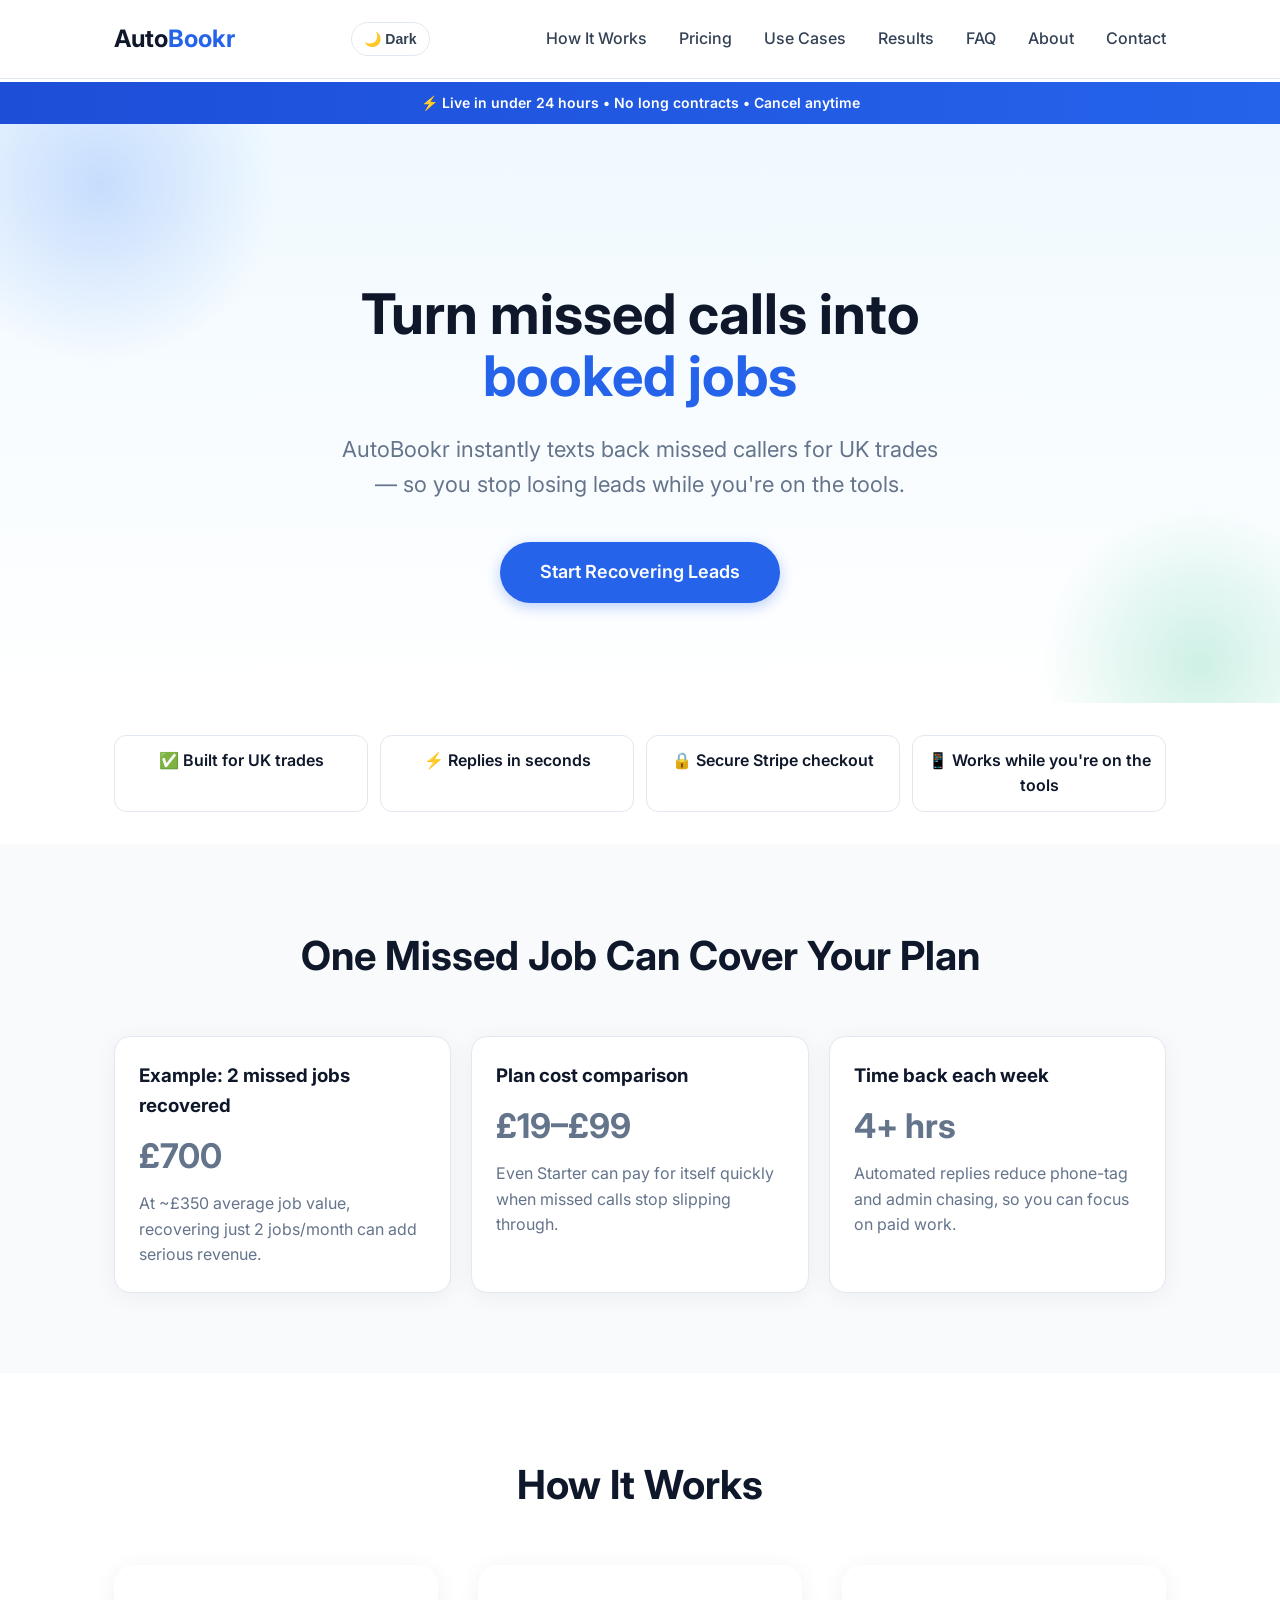
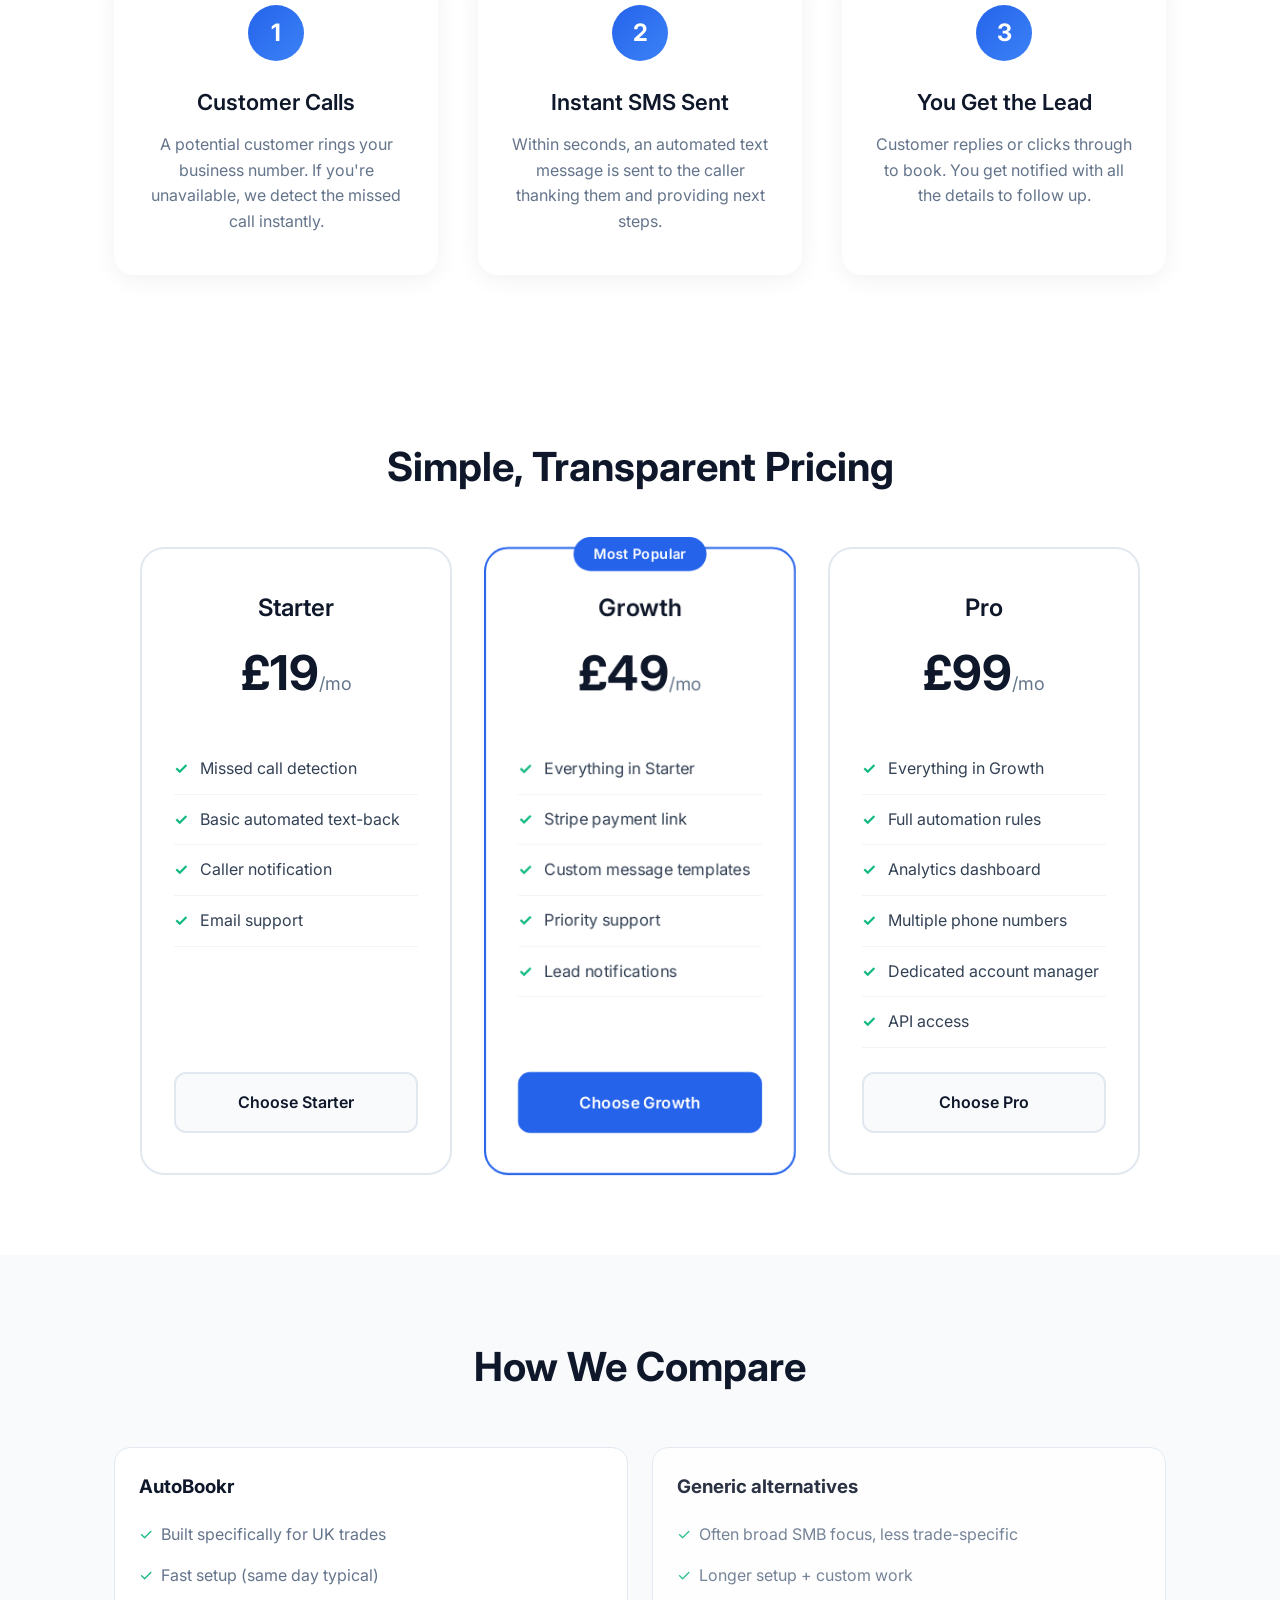
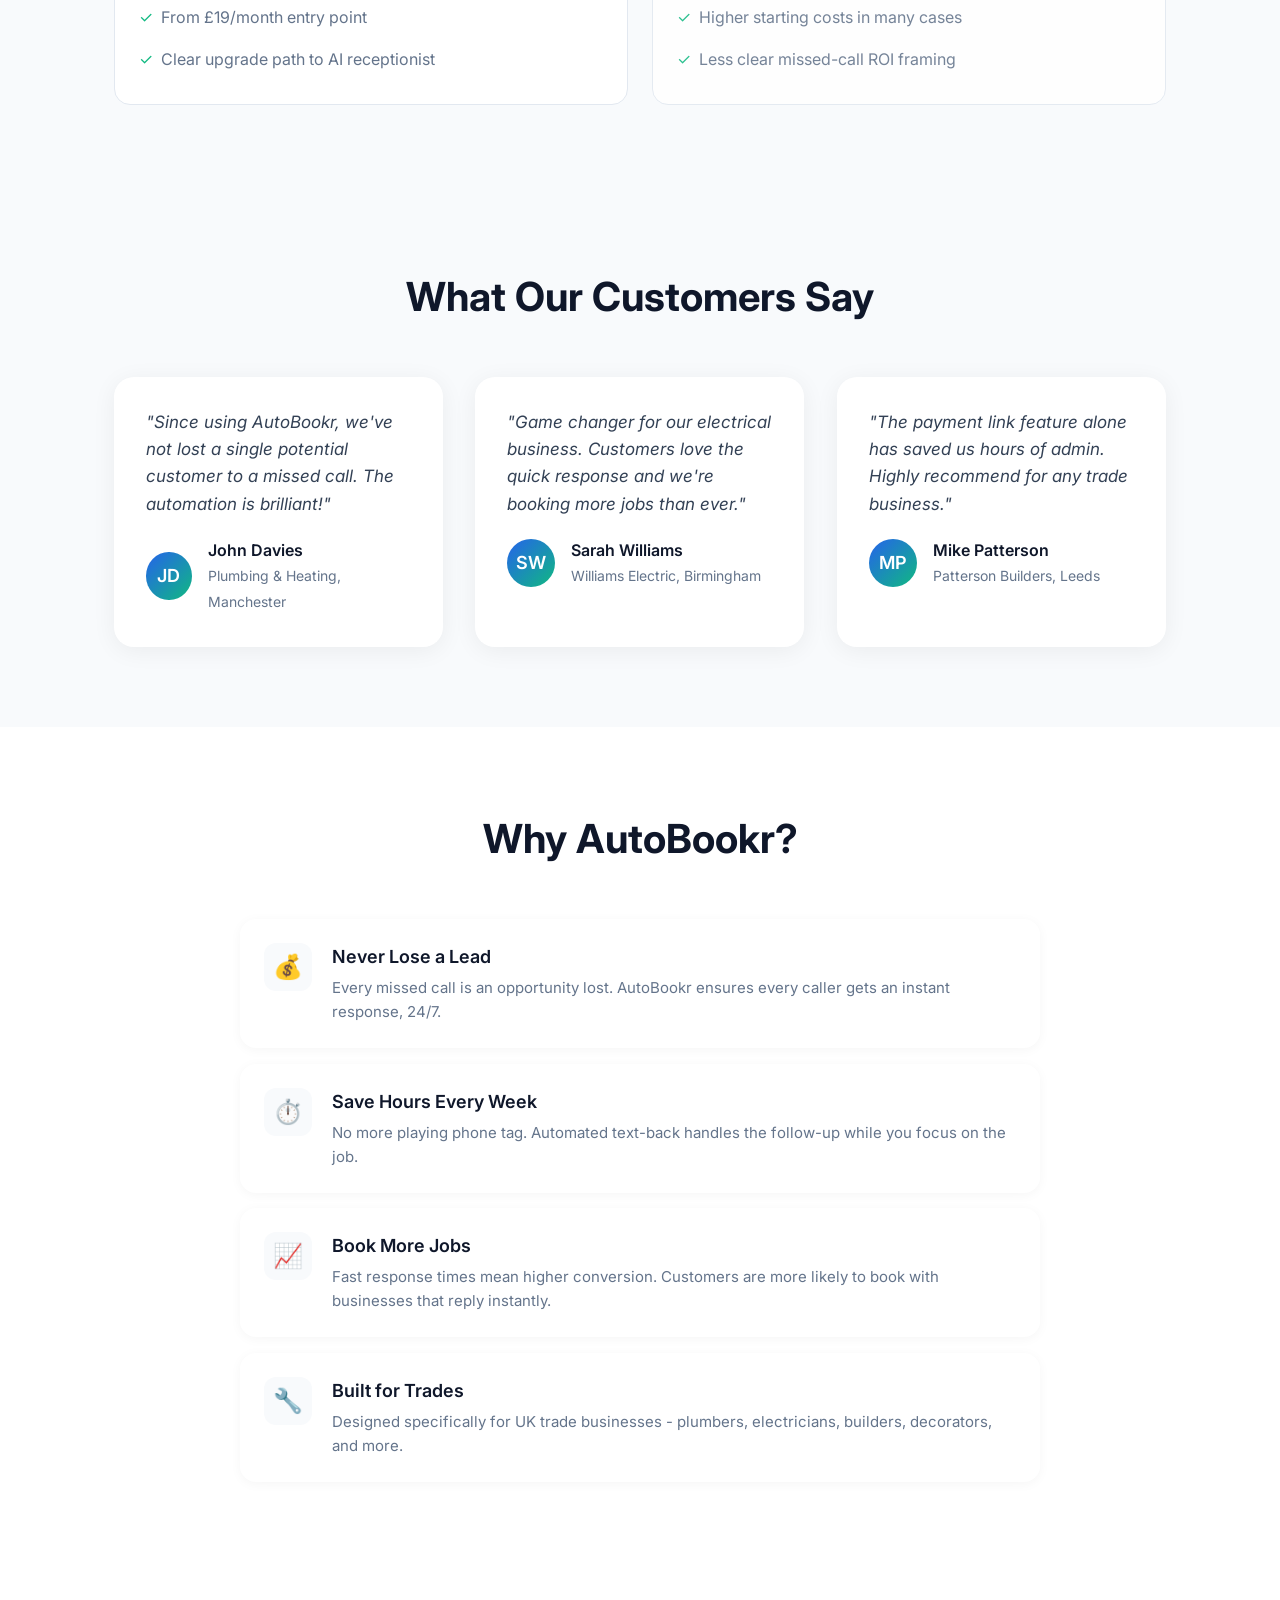
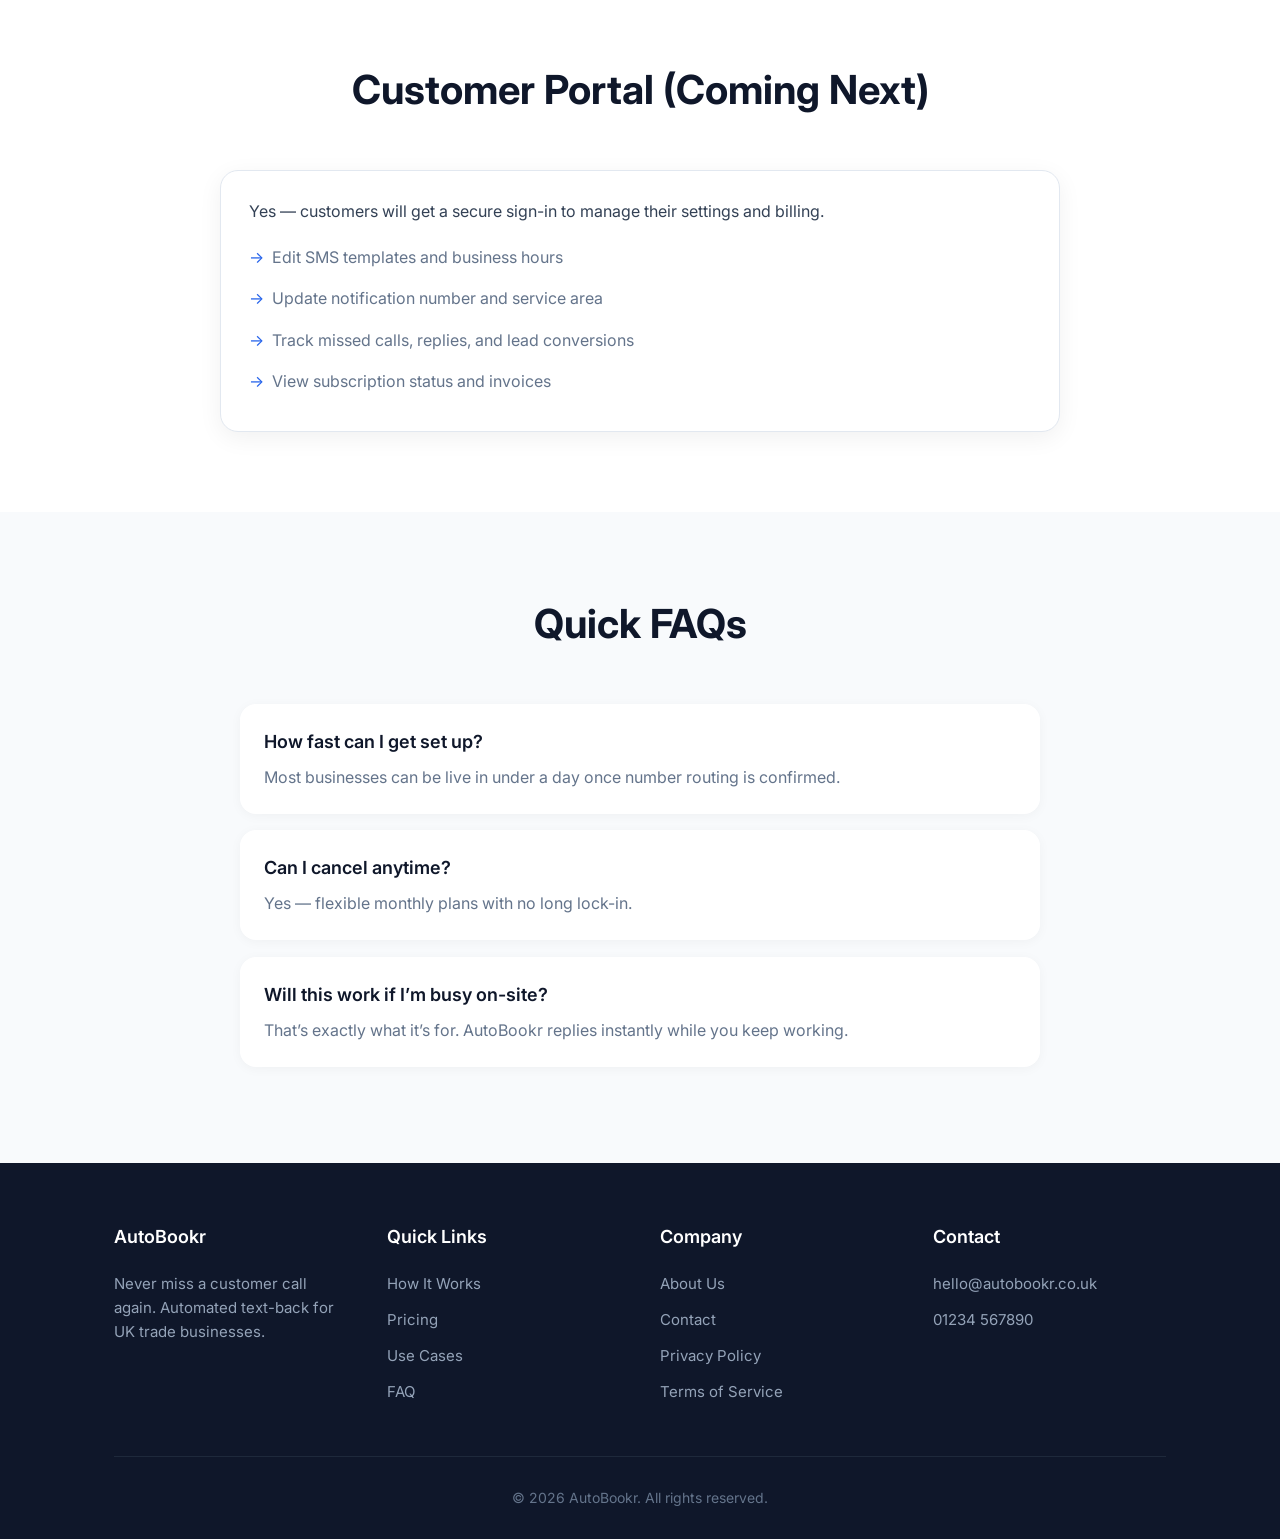
==== commit dc4f3f01: "10x landing: add conversion banner, comparison, and portal preview" ====
--- a/index.html
+++ b/index.html
@@ -31,11 +31,13 @@
         </div>
     </nav>
 
+    <div class="top-banner">⚡ Live in under 24 hours • No long contracts • Cancel anytime</div>
+
     <section class="hero">
         <div class="container">
-            <h1>Never Miss a <span>Customer Call</span> Again</h1>
-            <p>Instant text-back to enquiries — automated for UK trades</p>
-            <a href="pricing.html" class="cta-button">Get Started</a>
+            <h1>Turn missed calls into <span>booked jobs</span></h1>
+            <p>AutoBookr instantly texts back missed callers for UK trades — so you stop losing leads while you're on the tools.</p>
+            <a href="pricing.html" class="cta-button">Start Recovering Leads</a>
         </div>
     </section>
 
@@ -135,6 +137,32 @@
                         <li>API access</li>
                     </ul>
                     <a href="https://buy.stripe.com/test_00wcN40R7ehEewb7oCa3u02" class="pricing-btn">Choose Pro</a>
+                </div>
+            </div>
+        </div>
+    </section>
+
+    <section class="section section-alt">
+        <div class="container">
+            <h2 class="section-title">How We Compare</h2>
+            <div class="compare-grid">
+                <div class="compare-card">
+                    <h3>AutoBookr</h3>
+                    <ul>
+                        <li>Built specifically for UK trades</li>
+                        <li>Fast setup (same day typical)</li>
+                        <li>From £19/month entry point</li>
+                        <li>Clear upgrade path to AI receptionist</li>
+                    </ul>
+                </div>
+                <div class="compare-card muted">
+                    <h3>Generic alternatives</h3>
+                    <ul>
+                        <li>Often broad SMB focus, less trade-specific</li>
+                        <li>Longer setup + custom work</li>
+                        <li>Higher starting costs in many cases</li>
+                        <li>Less clear missed-call ROI framing</li>
+                    </ul>
                 </div>
             </div>
         </div>
@@ -214,6 +242,21 @@
         </div>
     </section>
 
+    <section class="section">
+        <div class="container">
+            <h2 class="section-title">Customer Portal (Coming Next)</h2>
+            <div class="portal-preview">
+                <p>Yes — customers will get a secure sign-in to manage their settings and billing.</p>
+                <ul>
+                    <li>Edit SMS templates and business hours</li>
+                    <li>Update notification number and service area</li>
+                    <li>Track missed calls, replies, and lead conversions</li>
+                    <li>View subscription status and invoices</li>
+                </ul>
+            </div>
+        </div>
+    </section>
+
     <section class="section section-alt">
         <div class="container">
             <h2 class="section-title">Quick FAQs</h2>
--- a/styles.css
+++ b/styles.css
@@ -167,6 +167,17 @@
     margin-bottom: 48px;
 }
 
+/* Top banner */
+.top-banner {
+    margin-top: 82px;
+    background: linear-gradient(90deg, #1d4ed8, #2563eb);
+    color: #fff;
+    text-align: center;
+    font-size: 14px;
+    font-weight: 600;
+    padding: 10px 14px;
+}
+
 /* Hero Section (Home) */
 .hero {
     padding: 160px 0 100px;
@@ -307,6 +318,7 @@
     gap: 32px;
     max-width: 1000px;
     margin: 0 auto;
+    align-items: stretch;
 }
 
 .pricing-card {
@@ -317,11 +329,27 @@
     border: 2px solid #e2e8f0;
     transition: all 0.3s ease;
     position: relative;
+    display: flex;
+    flex-direction: column;
+    height: 100%;
 }
 
 .pricing-card:hover {
     border-color: var(--primary);
-    box-shadow: 0 8px 40px rgba(37, 99, 235, 0.15);
+    box-shadow: 0 12px 44px rgba(37, 99, 235, 0.25), 0 0 0 2px rgba(59, 130, 246, 0.18);
+    animation: pricePulse 1.2s ease-in-out infinite;
+    transform: translateY(-6px) scale(1.01);
+}
+
+.pricing-card:hover .price {
+    transform: translateY(-2px) scale(1.03);
+    transition: transform 0.25s ease;
+}
+
+.pricing-card:hover .pricing-btn {
+    background: var(--primary);
+    color: #fff;
+    border-color: var(--primary);
 }
 
 .tilt-card {
@@ -337,6 +365,10 @@
 .pricing-card.featured {
     border-color: var(--primary);
     transform: scale(1.05);
+}
+
+.pricing-card.featured:hover {
+    transform: scale(1.06) translateY(-6px);
 }
 
 .pricing-card.featured::before {
@@ -377,6 +409,7 @@
     list-style: none;
     margin: 24px 0;
     text-align: left;
+    flex: 1;
 }
 
 .pricing-card li {
@@ -405,6 +438,7 @@
     background: var(--bg-alt);
     color: var(--secondary);
     border: 2px solid #e2e8f0;
+    margin-top: auto;
 }
 
 .pricing-btn:hover {
@@ -421,6 +455,74 @@
 
 .pricing-card.featured .pricing-btn:hover {
     background: var(--primary-dark);
+}
+
+/* Comparison + portal */
+.compare-grid {
+    display: grid;
+    grid-template-columns: repeat(auto-fit, minmax(280px, 1fr));
+    gap: 24px;
+}
+
+.compare-card {
+    background: var(--surface);
+    border: 1px solid var(--border);
+    border-radius: 16px;
+    padding: 24px;
+}
+
+.compare-card h3 {
+    color: var(--secondary);
+    margin-bottom: 12px;
+}
+
+.compare-card ul {
+    list-style: none;
+}
+
+.compare-card li {
+    padding: 8px 0;
+    color: var(--text-light);
+}
+
+.compare-card li::before {
+    content: '✓';
+    color: var(--accent);
+    margin-right: 8px;
+}
+
+.compare-card.muted {
+    opacity: 0.88;
+}
+
+.portal-preview {
+    max-width: 840px;
+    margin: 0 auto;
+    background: var(--surface);
+    border: 1px solid var(--border);
+    border-radius: 18px;
+    padding: 28px;
+    box-shadow: 0 6px 24px rgba(0,0,0,0.06);
+}
+
+.portal-preview p {
+    color: var(--text);
+    margin-bottom: 12px;
+}
+
+.portal-preview ul {
+    list-style: none;
+}
+
+.portal-preview li {
+    color: var(--text-light);
+    padding: 8px 0;
+}
+
+.portal-preview li::before {
+    content: '→';
+    color: var(--primary);
+    margin-right: 8px;
 }
 
 /* Testimonials */
@@ -907,6 +1009,15 @@
     }
     50% {
         text-shadow: 0 0 24px rgba(37, 99, 235, 0.25);
+    }
+}
+
+@keyframes pricePulse {
+    0%, 100% {
+        box-shadow: 0 8px 40px rgba(37, 99, 235, 0.15);
+    }
+    50% {
+        box-shadow: 0 14px 48px rgba(37, 99, 235, 0.26);
     }
 }
 
@@ -1077,6 +1188,12 @@
         margin-left: 2px;
     }
 
+    .top-banner {
+        margin-top: 74px;
+        font-size: 12px;
+        padding: 8px 10px;
+    }
+
     .hero {
         padding: 120px 0 80px;
     }
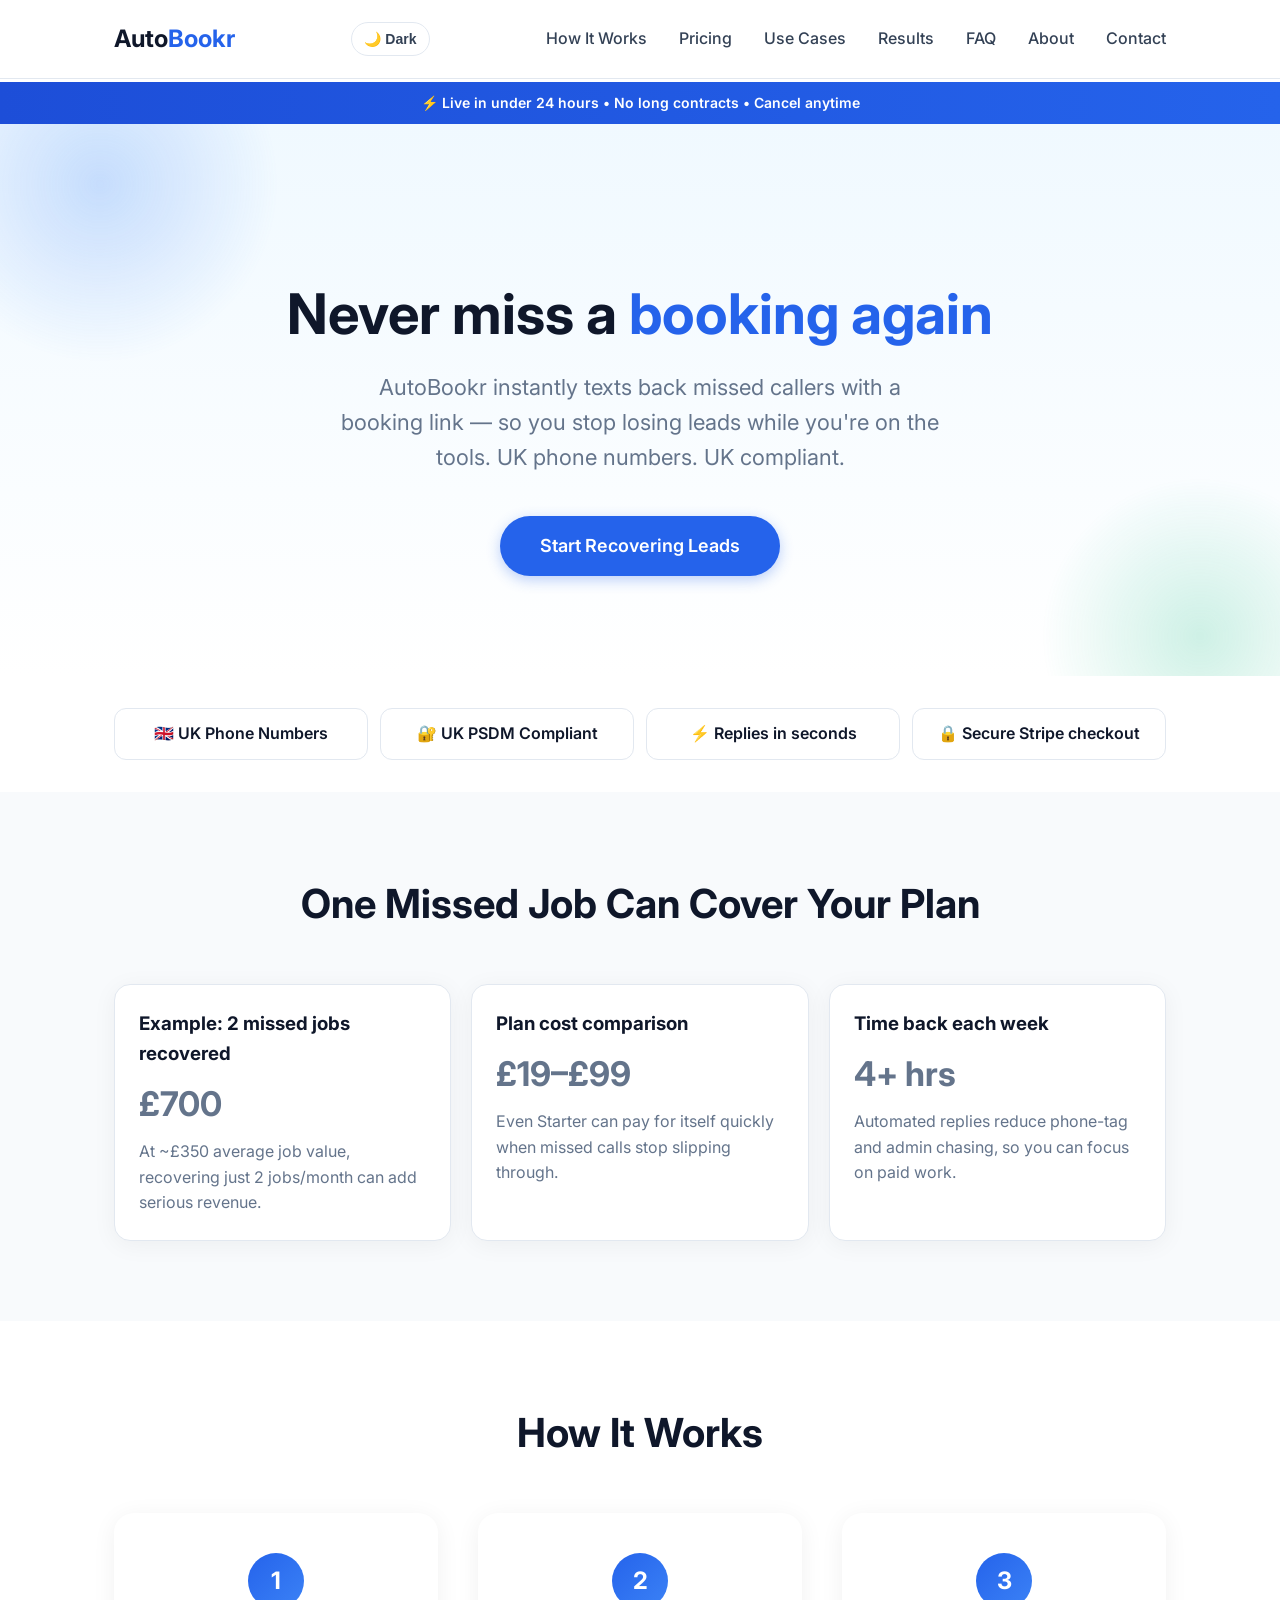
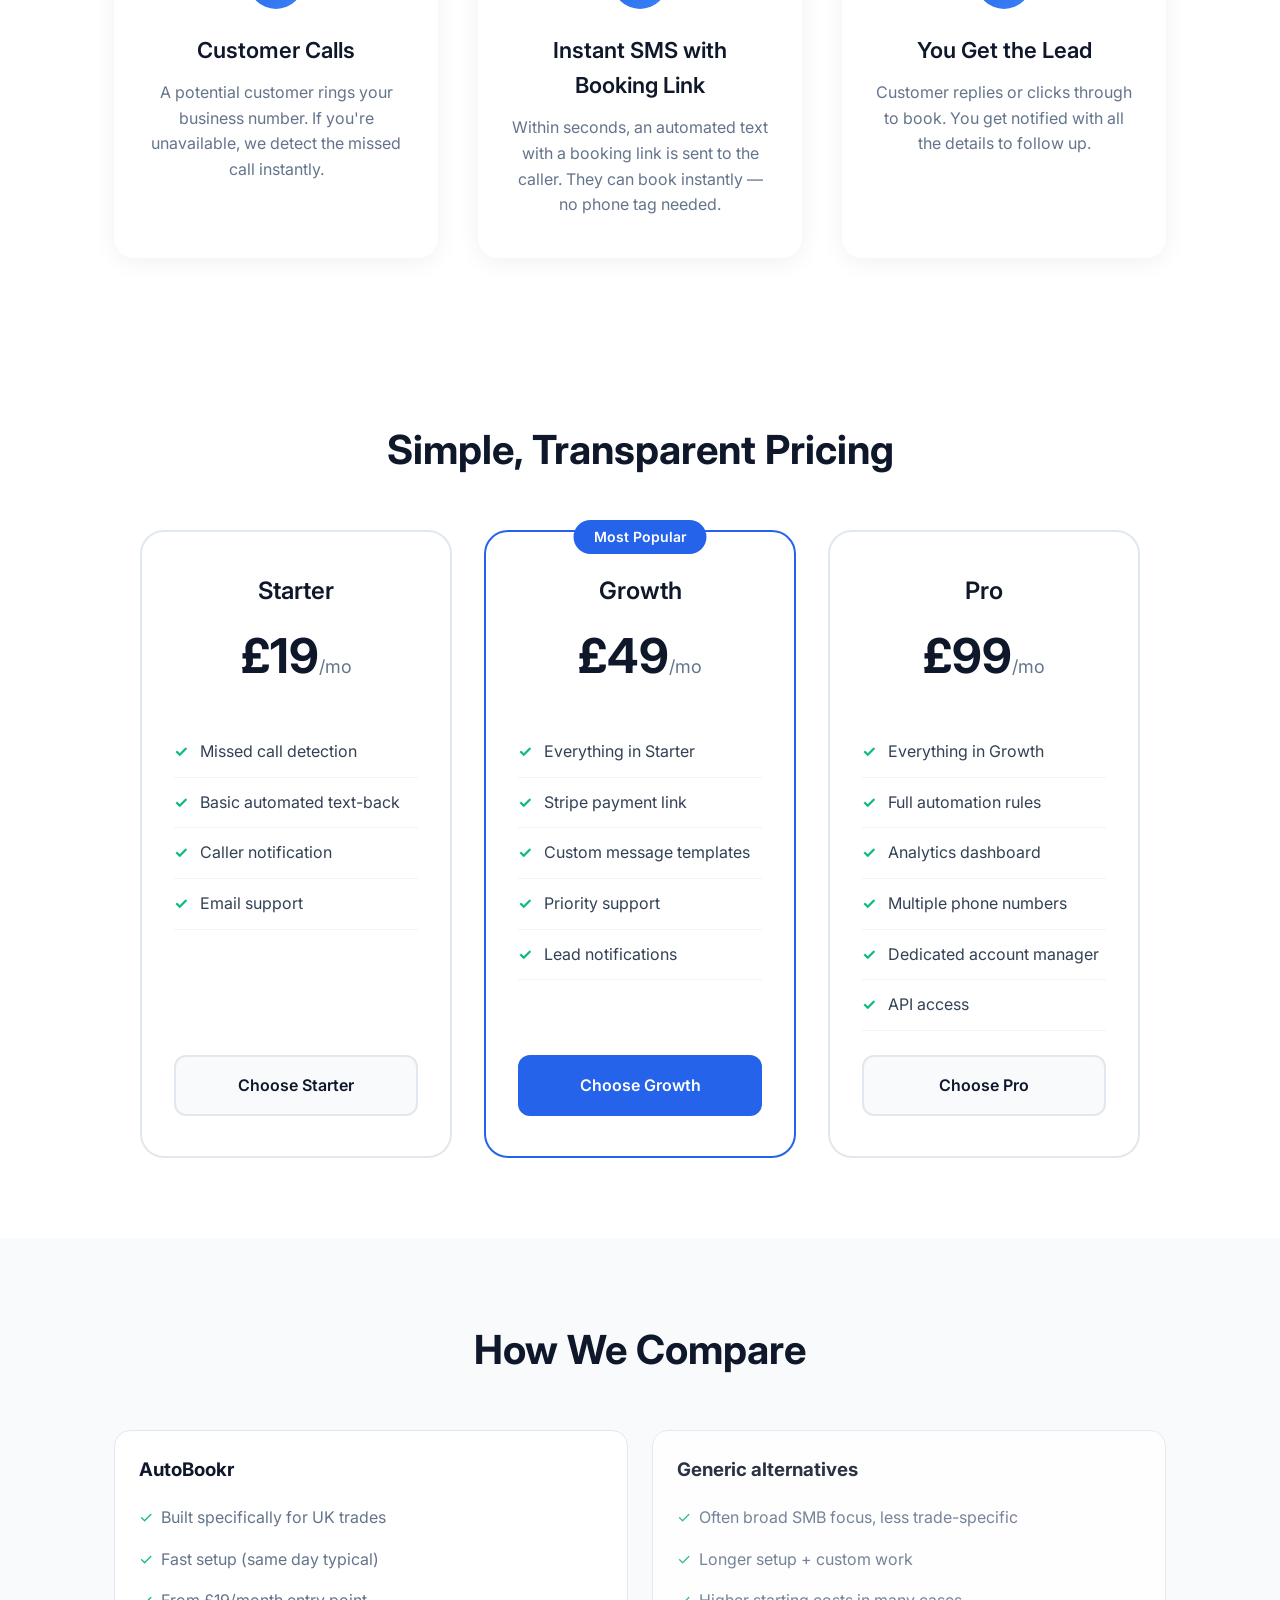
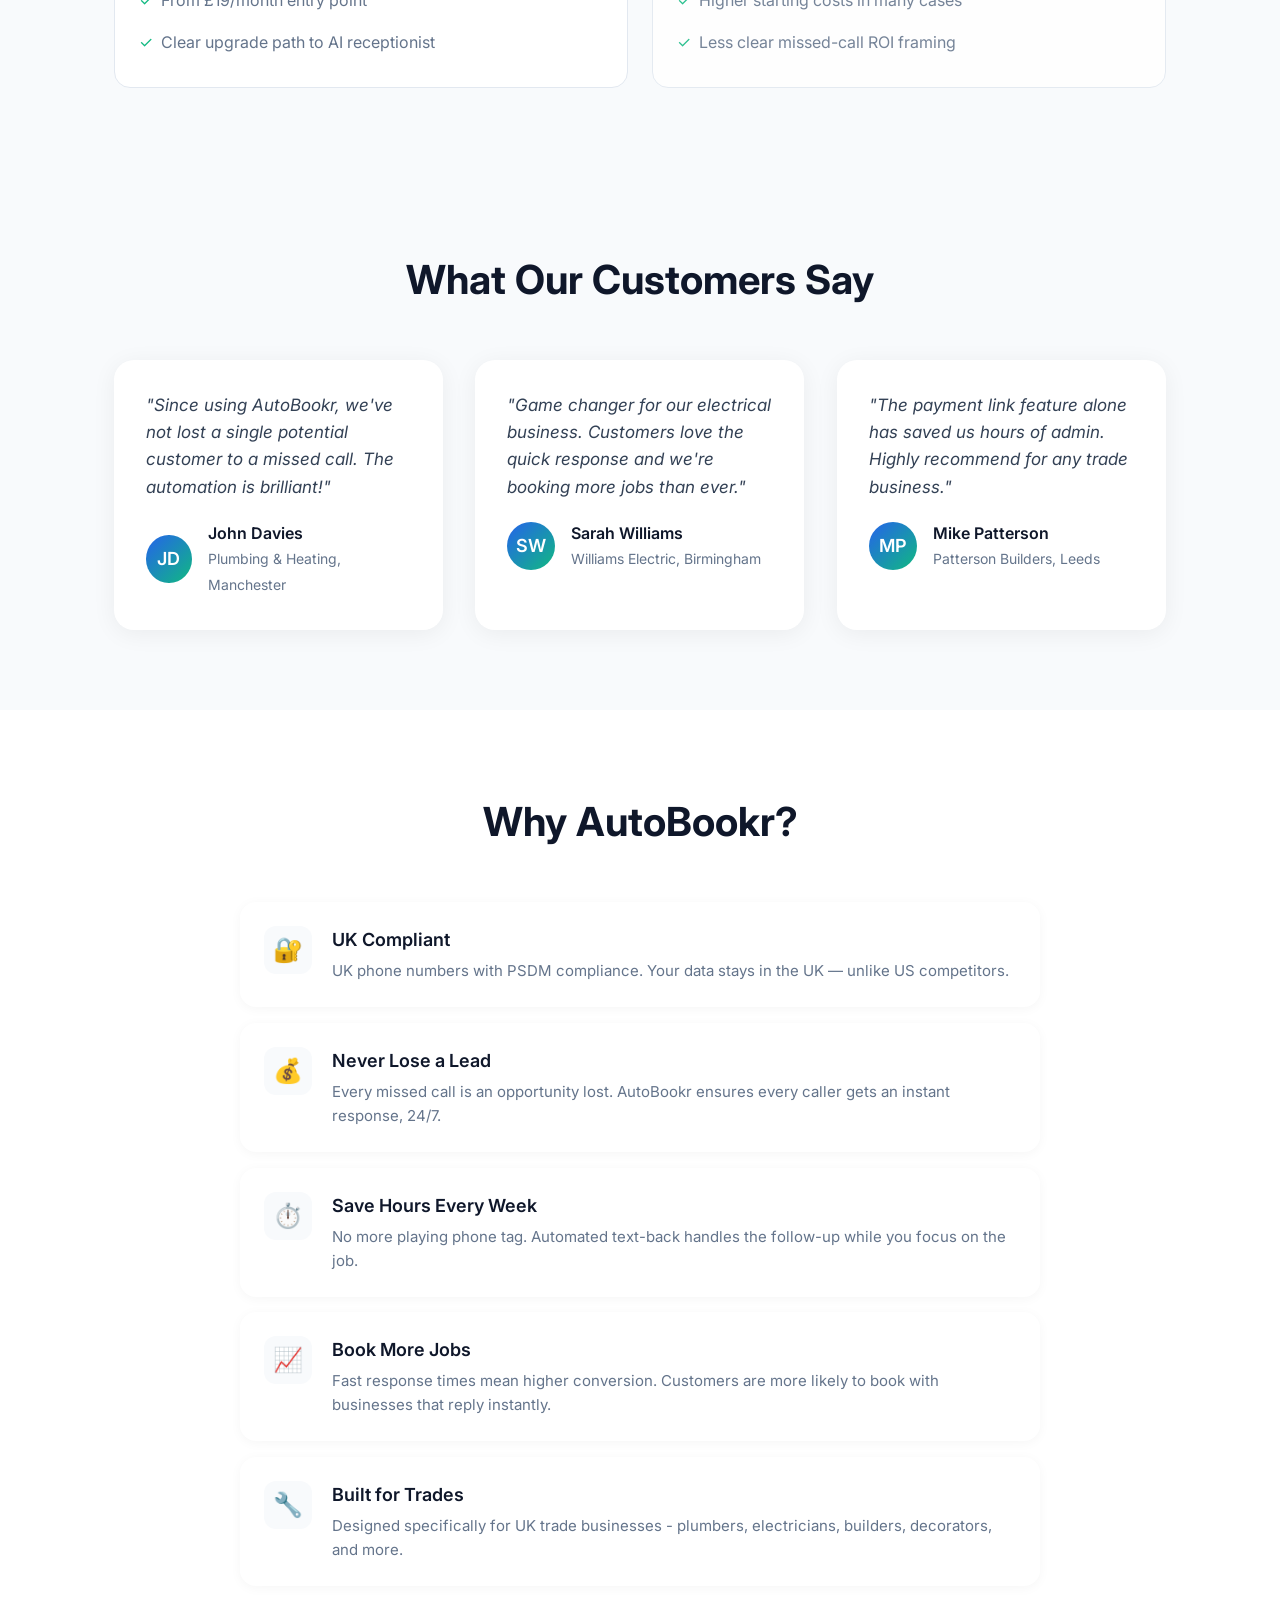
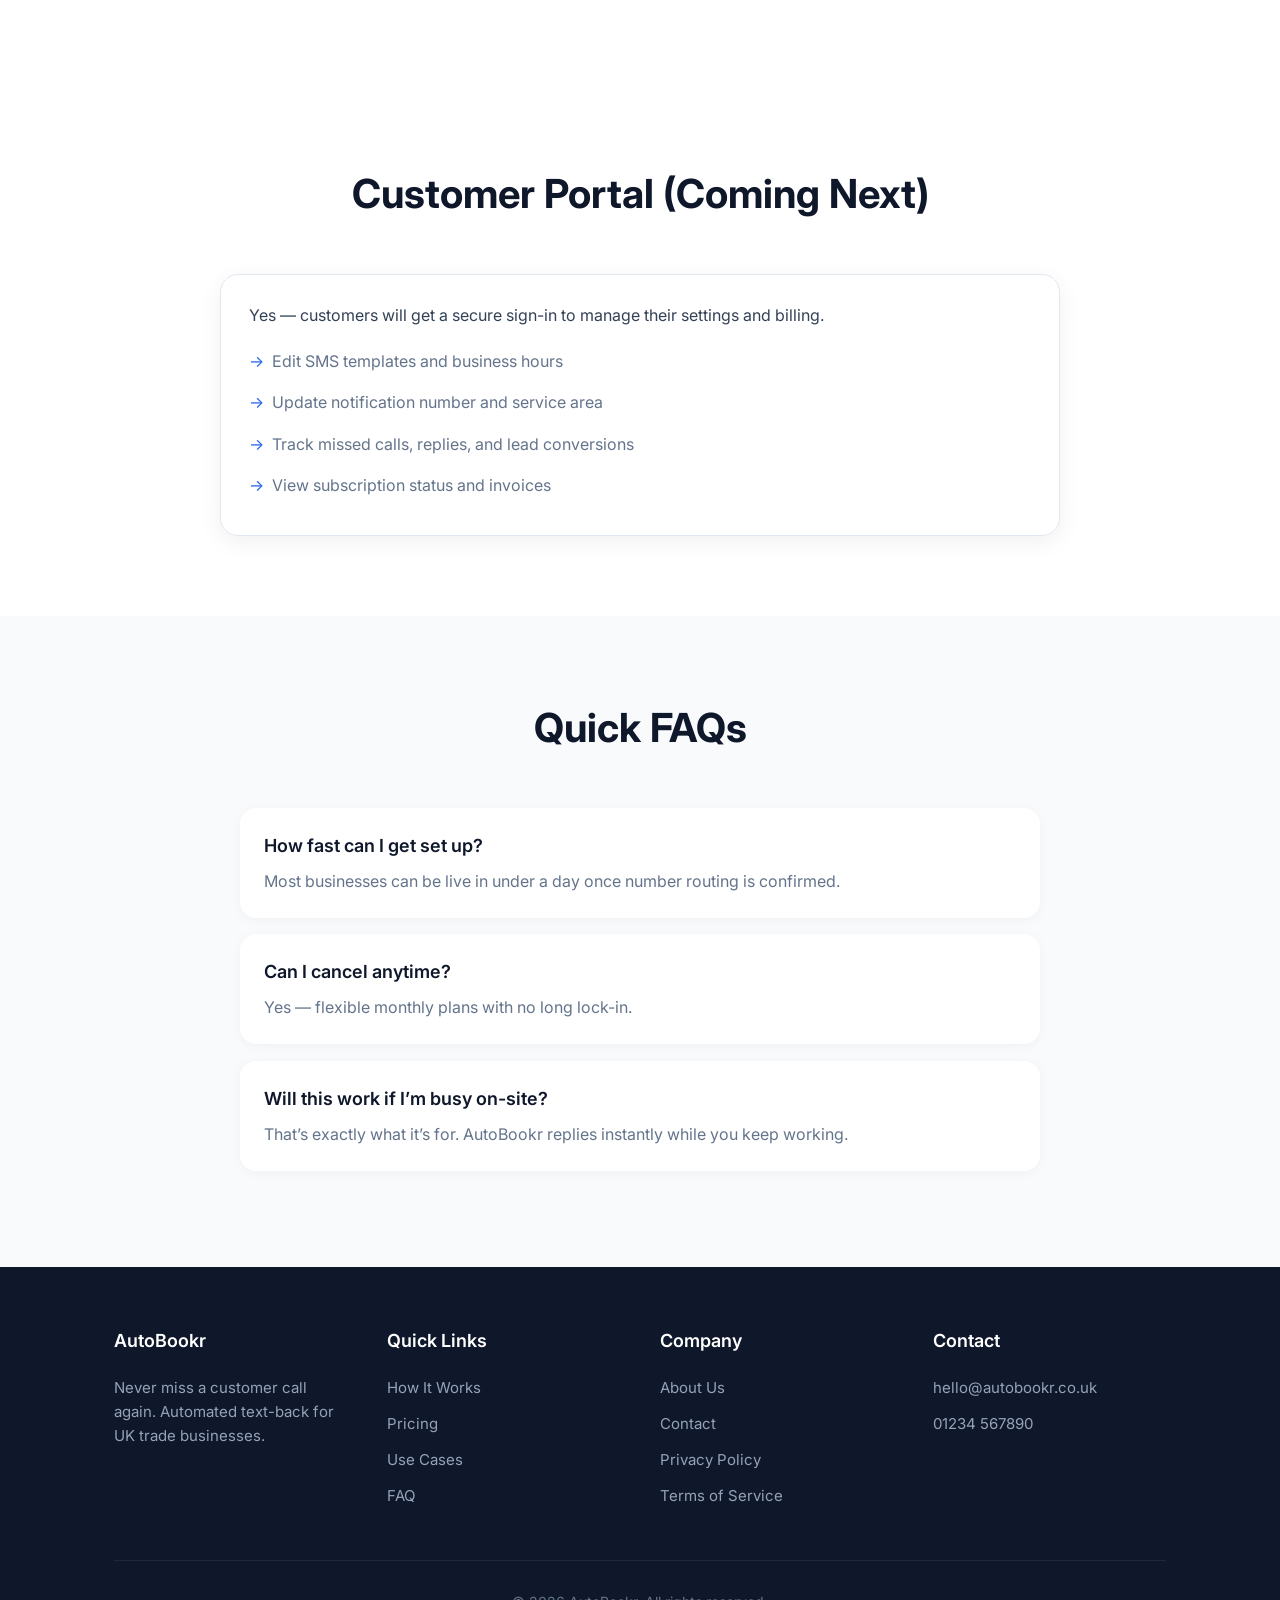
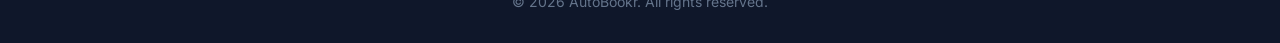
==== commit b467ec99: "Update: UK phone numbers, PSDM compliance badges, SMS-first messaging" ====
--- a/index.html
+++ b/index.html
@@ -35,8 +35,8 @@
 
     <section class="hero">
         <div class="container">
-            <h1>Turn missed calls into <span>booked jobs</span></h1>
-            <p>AutoBookr instantly texts back missed callers for UK trades — so you stop losing leads while you're on the tools.</p>
+            <h1>Never miss a <span>booking again</span></h1>
+            <p>AutoBookr instantly texts back missed callers with a booking link — so you stop losing leads while you're on the tools. UK phone numbers. UK compliant.</p>
             <a href="pricing.html" class="cta-button">Start Recovering Leads</a>
         </div>
     </section>
@@ -44,10 +44,10 @@
     <section class="section trust-strip-section">
         <div class="container">
             <div class="trust-strip">
-                <div class="trust-item">✅ Built for UK trades</div>
+                <div class="trust-item">🇬🇧 UK Phone Numbers</div>
+                <div class="trust-item">🔐 UK PSDM Compliant</div>
                 <div class="trust-item">⚡ Replies in seconds</div>
                 <div class="trust-item">🔒 Secure Stripe checkout</div>
-                <div class="trust-item">📱 Works while you're on the tools</div>
             </div>
         </div>
     </section>
@@ -86,8 +86,8 @@
                 </div>
                 <div class="step">
                     <div class="step-number">2</div>
-                    <h3>Instant SMS Sent</h3>
-                    <p>Within seconds, an automated text message is sent to the caller thanking them and providing next steps.</p>
+                    <h3>Instant SMS with Booking Link</h3>
+                    <p>Within seconds, an automated text with a booking link is sent to the caller. They can book instantly — no phone tag needed.</p>
                 </div>
                 <div class="step">
                     <div class="step-number">3</div>
@@ -211,6 +211,13 @@
             <h2 class="section-title">Why AutoBookr?</h2>
             <div class="benefits-list">
                 <div class="benefit-item">
+                    <div class="benefit-icon">🔐</div>
+                    <div class="benefit-content">
+                        <h3>UK Compliant</h3>
+                        <p>UK phone numbers with PSDM compliance. Your data stays in the UK — unlike US competitors.</p>
+                </div>
+                    </div>
+                <div class="benefit-item">
                     <div class="benefit-icon">💰</div>
                     <div class="benefit-content">
                         <h3>Never Lose a Lead</h3>
--- a/styles.css
+++ b/styles.css
@@ -367,6 +367,17 @@
     transform: scale(1.05);
 }
 
+.pricing-card .value-anchor {
+    font-size: 13px;
+    color: var(--secondary);
+    font-weight: 600;
+    margin: -8px 0 16px;
+    padding: 6px 12px;
+    background: rgba(34, 197, 94, 0.1);
+    border-radius: 20px;
+    display: inline-block;
+}
+
 .pricing-card.featured:hover {
     transform: scale(1.06) translateY(-6px);
 }
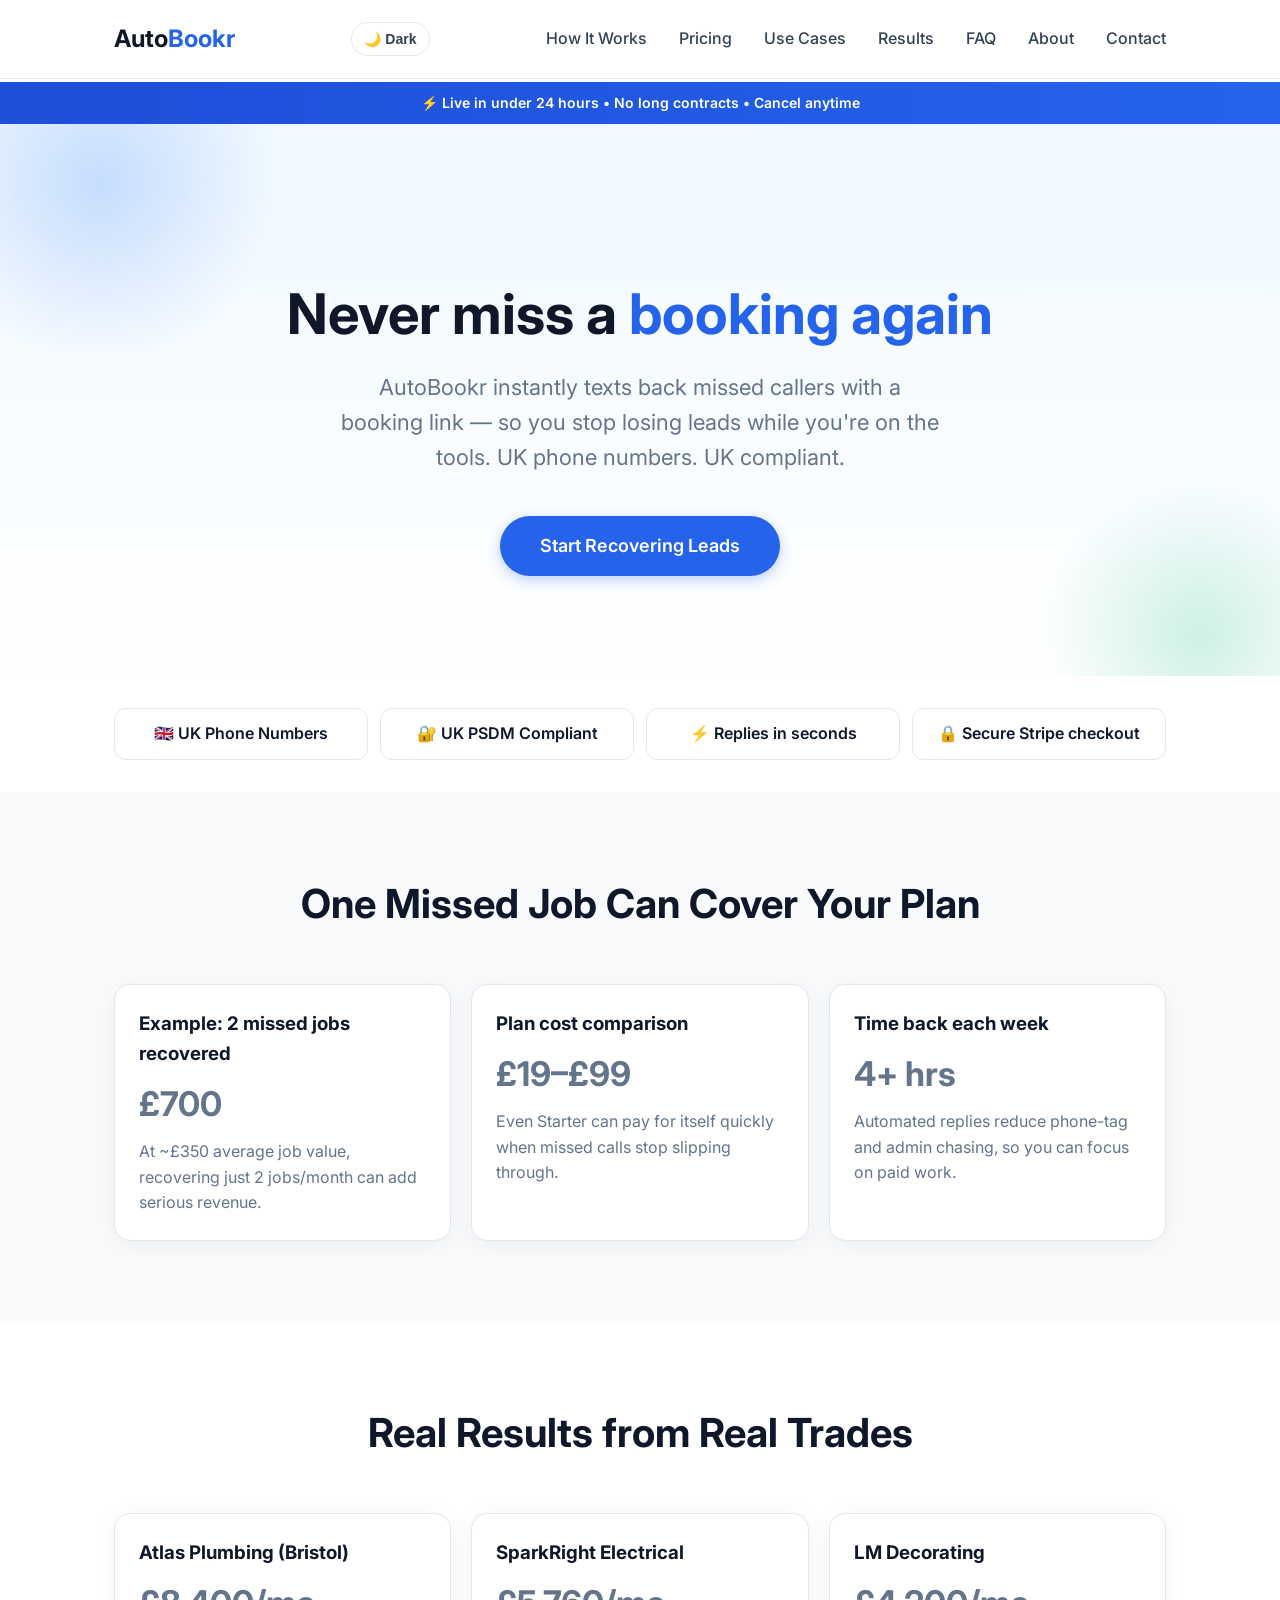
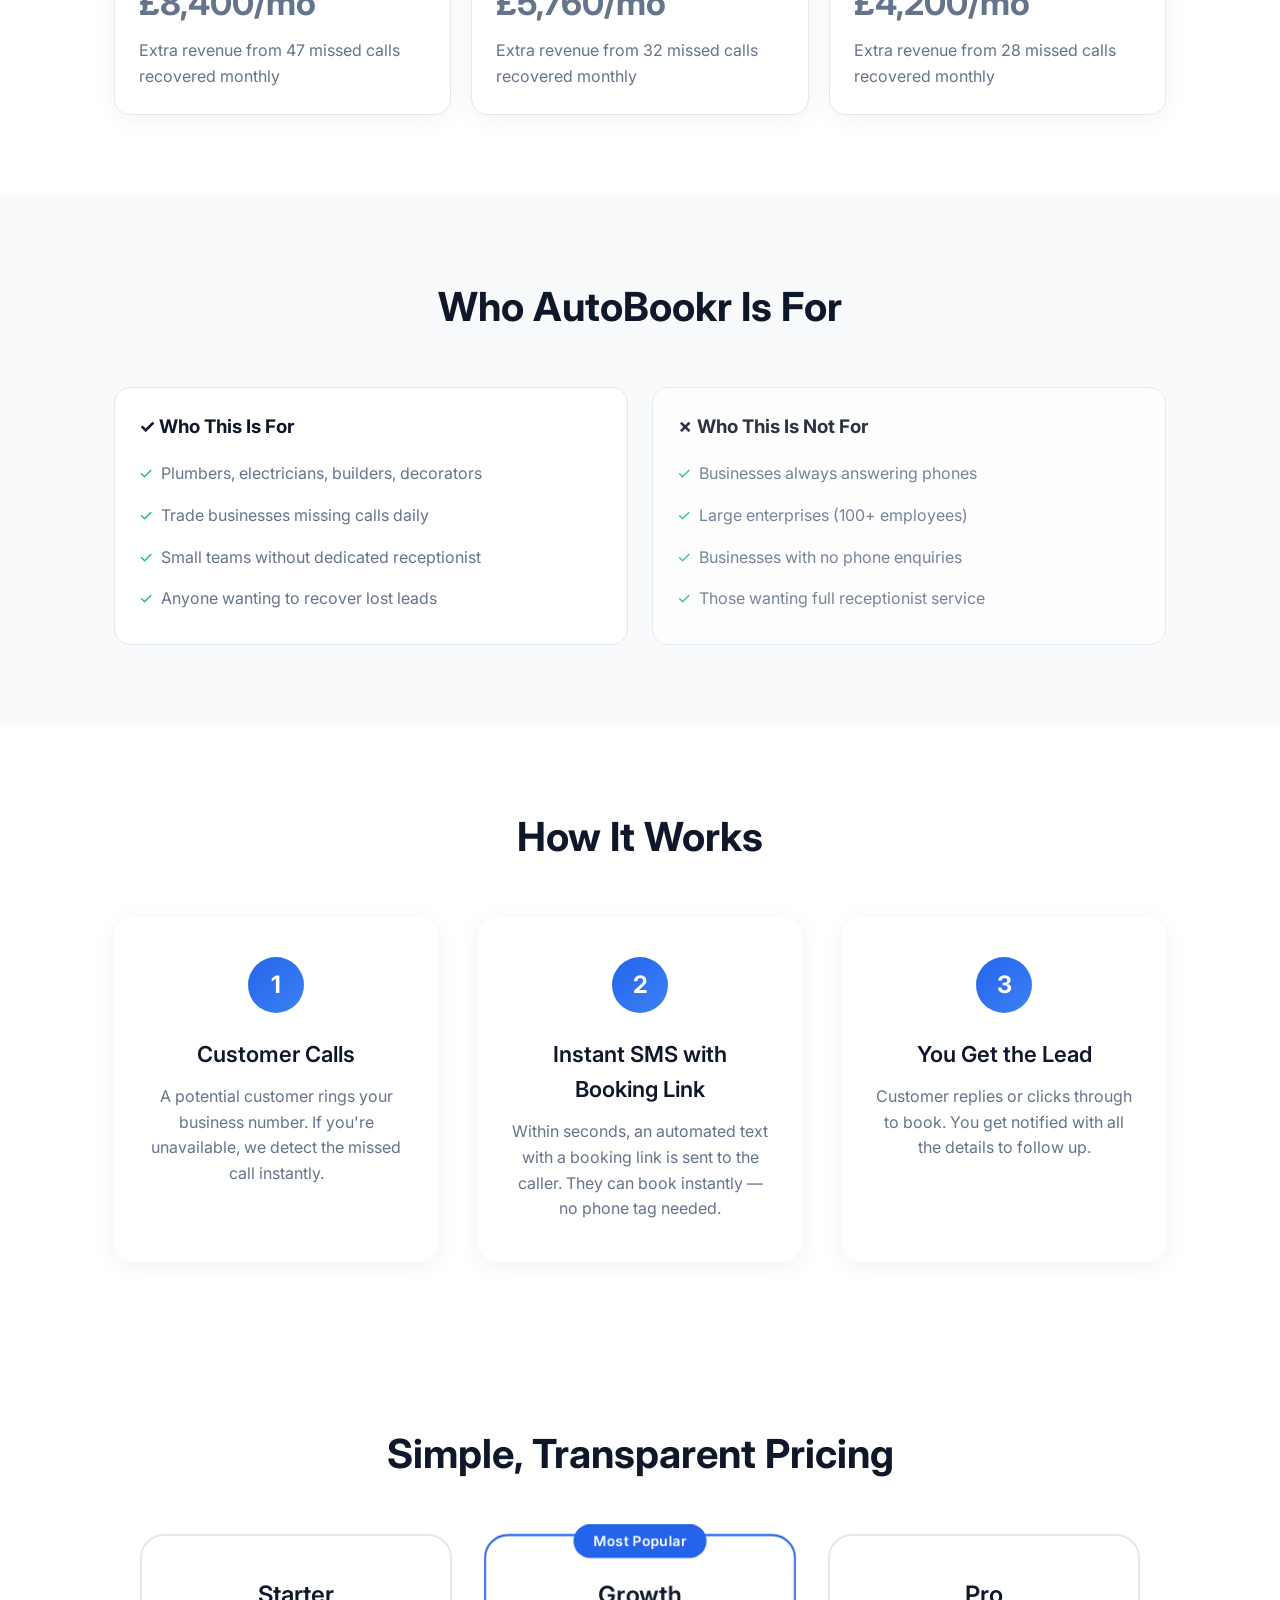
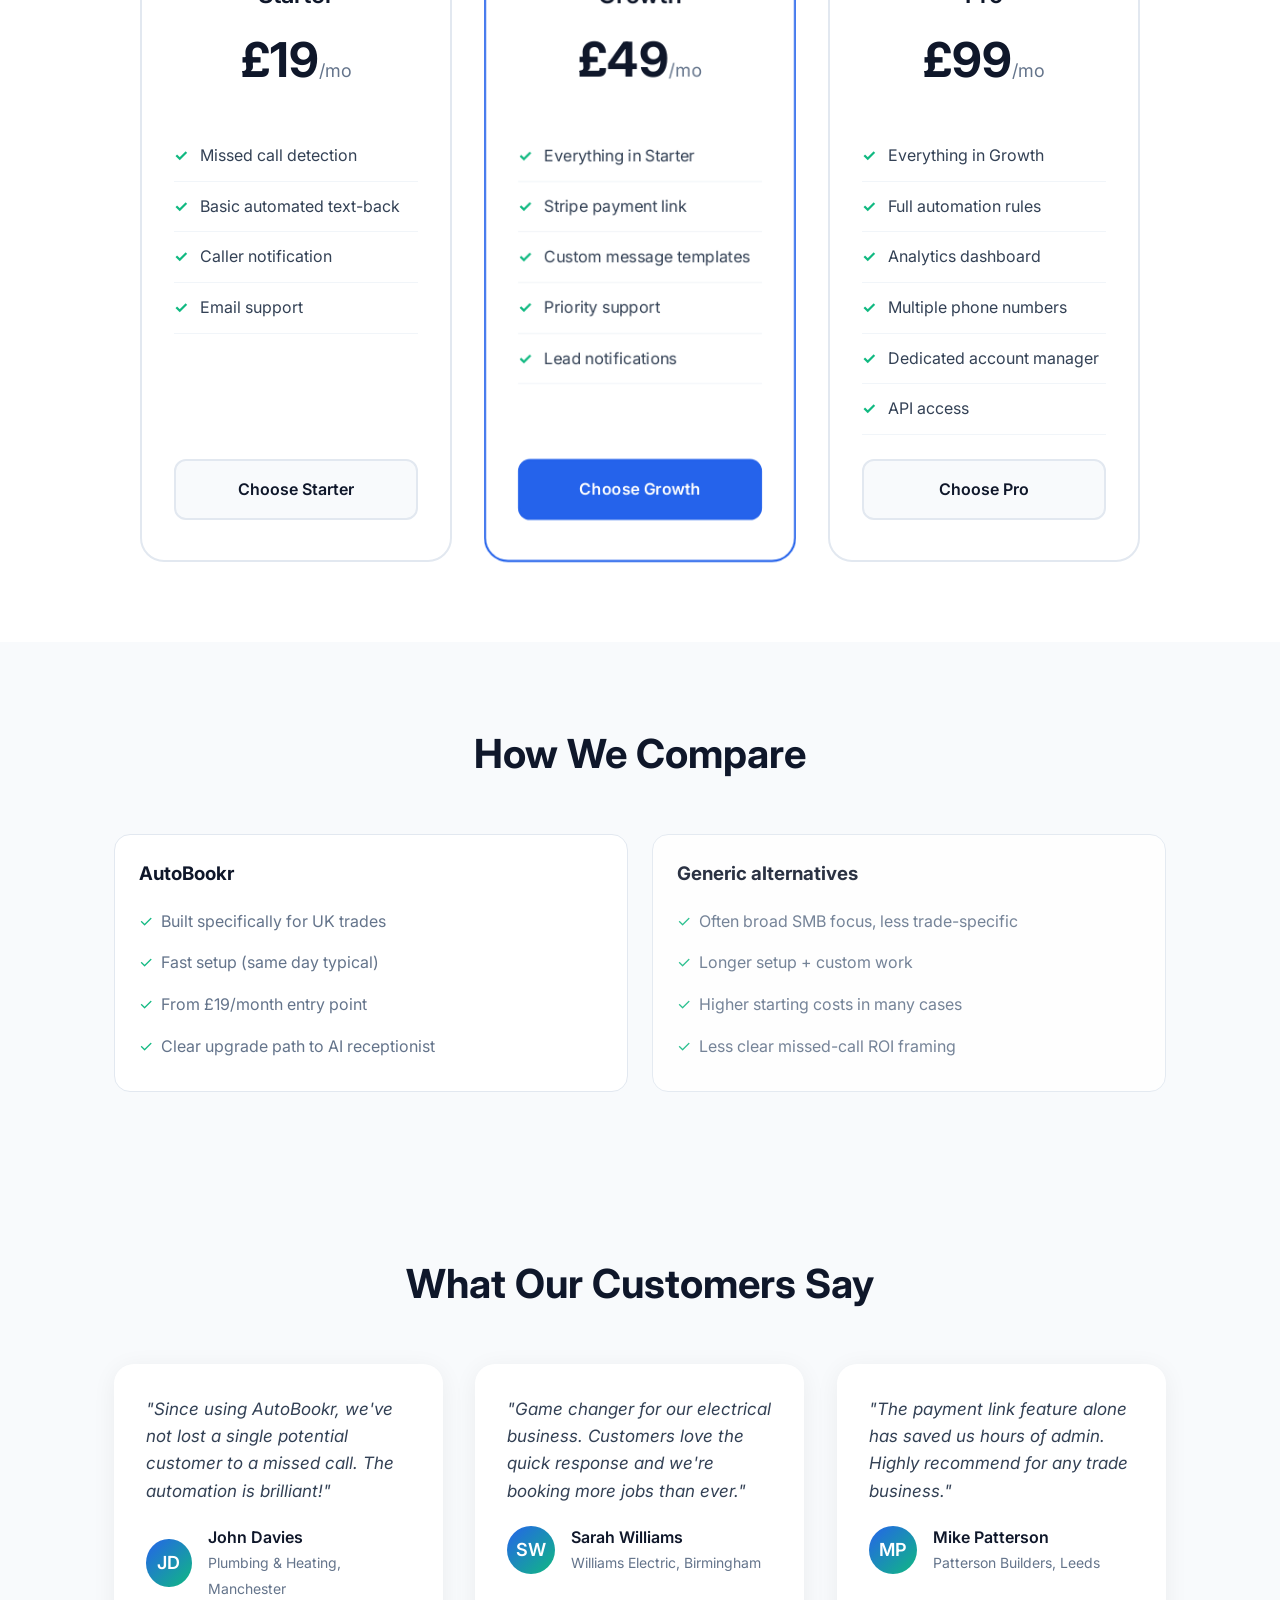
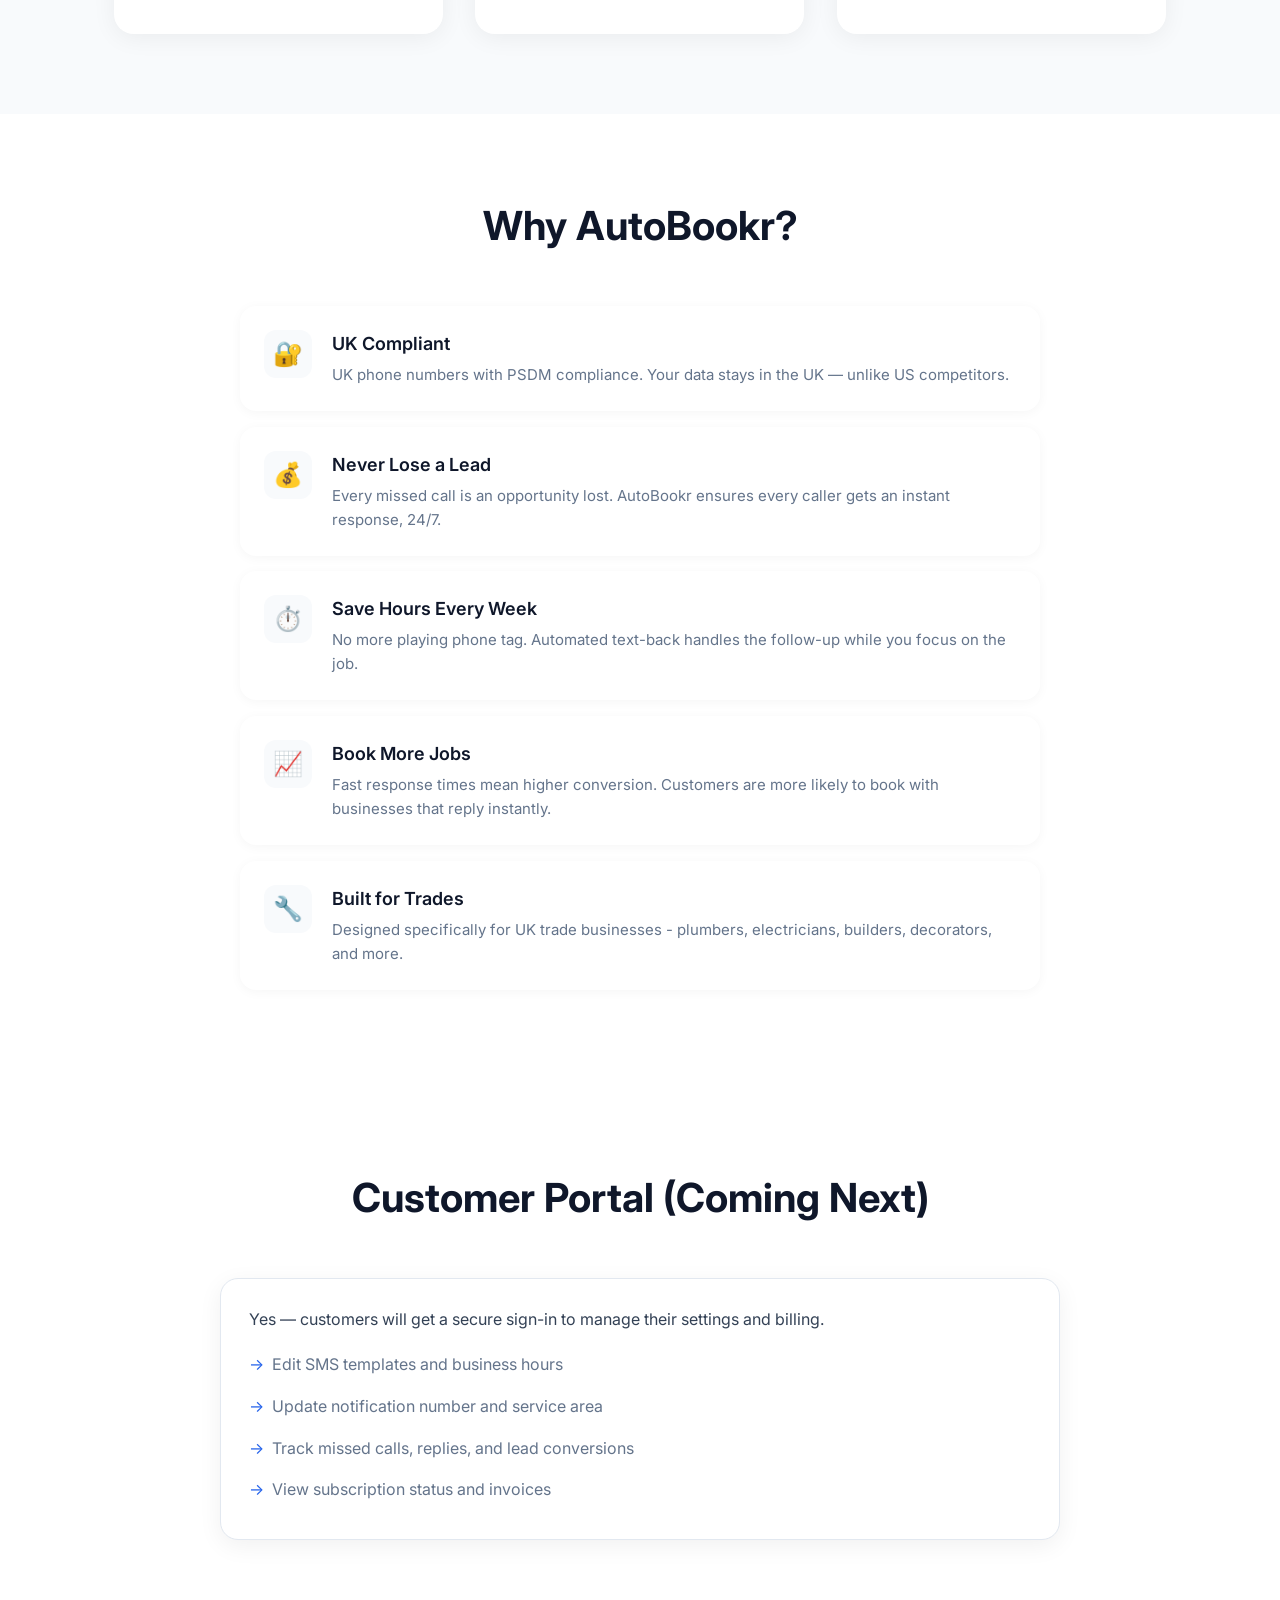
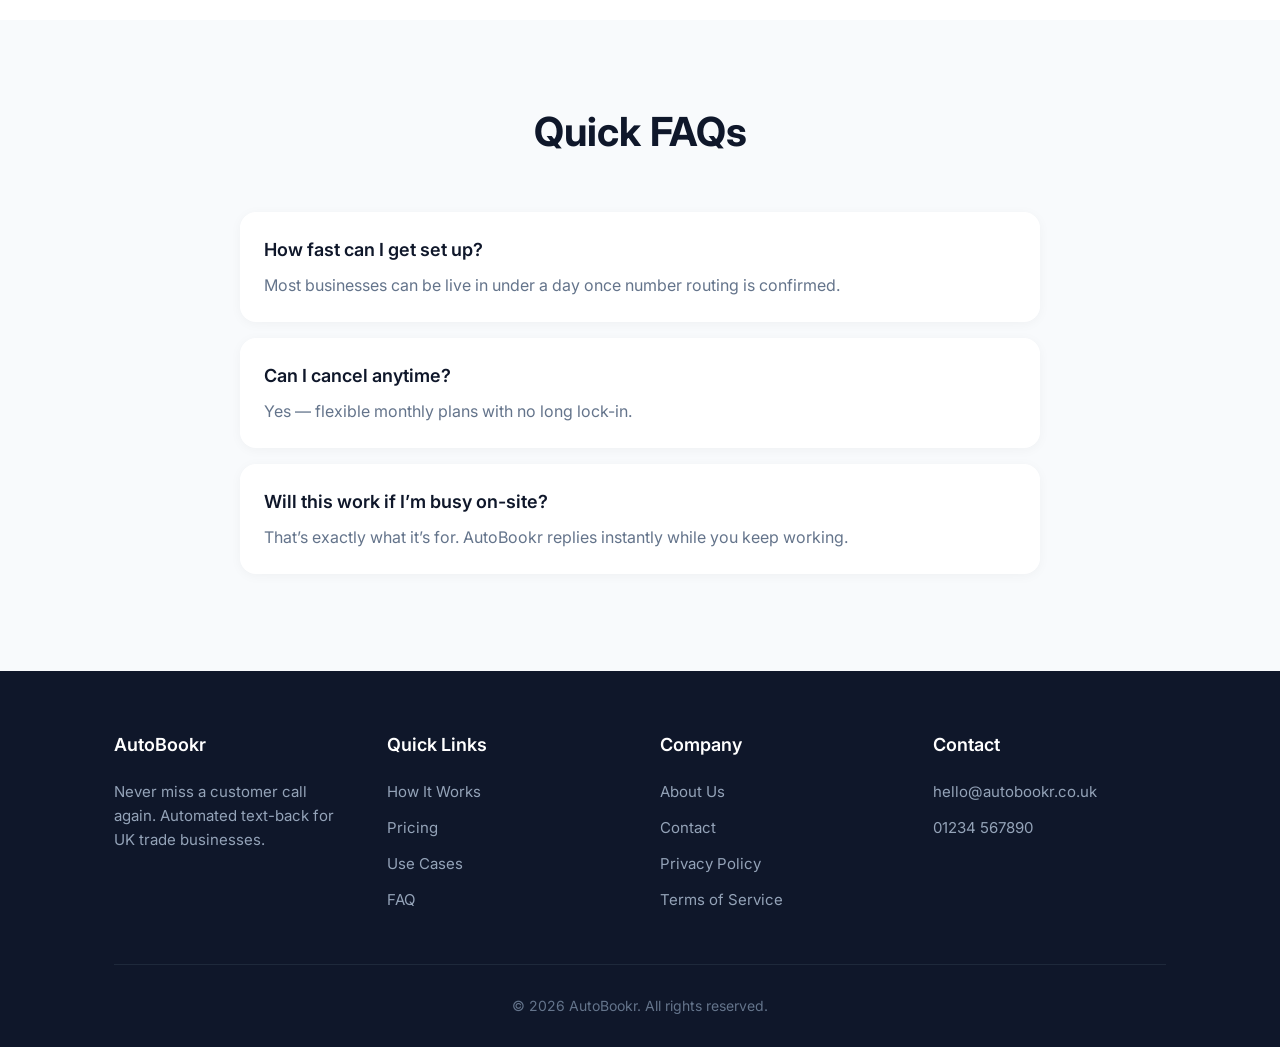
==== commit e964e276: "Add proof block + who this is for/not for sections" ====
--- a/index.html
+++ b/index.html
@@ -75,6 +75,55 @@
         </div>
     </section>
 
+    <section class="section">
+        <div class="container">
+            <h2 class="section-title">Real Results from Real Trades</h2>
+            <div class="roi-grid">
+                <div class="roi-card">
+                    <h3>Atlas Plumbing (Bristol)</h3>
+                    <p class="roi-number">£8,400/mo</p>
+                    <p>Extra revenue from 47 missed calls recovered monthly</p>
+                </div>
+                <div class="roi-card">
+                    <h3>SparkRight Electrical</h3>
+                    <p class="roi-number">£5,760/mo</p>
+                    <p>Extra revenue from 32 missed calls recovered monthly</p>
+                </div>
+                <div class="roi-card">
+                    <h3>LM Decorating</h3>
+                    <p class="roi-number">£4,200/mo</p>
+                    <p>Extra revenue from 28 missed calls recovered monthly</p>
+                </div>
+            </div>
+        </div>
+    </section>
+
+    <section class="section section-alt">
+        <div class="container">
+            <h2 class="section-title">Who AutoBookr Is For</h2>
+            <div class="compare-grid">
+                <div class="compare-card">
+                    <h3>✓ Who This Is For</h3>
+                    <ul>
+                        <li>Plumbers, electricians, builders, decorators</li>
+                        <li>Trade businesses missing calls daily</li>
+                        <li>Small teams without dedicated receptionist</li>
+                        <li>Anyone wanting to recover lost leads</li>
+                    </ul>
+                </div>
+                <div class="compare-card muted">
+                    <h3>✗ Who This Is Not For</h3>
+                    <ul>
+                        <li>Businesses always answering phones</li>
+                        <li>Large enterprises (100+ employees)</li>
+                        <li>Businesses with no phone enquiries</li>
+                        <li>Those wanting full receptionist service</li>
+                    </ul>
+                </div>
+            </div>
+        </div>
+    </section>
+
     <section class="how-it-works section" id="how-it-works">
         <div class="container">
             <h2 class="section-title">How It Works</h2>
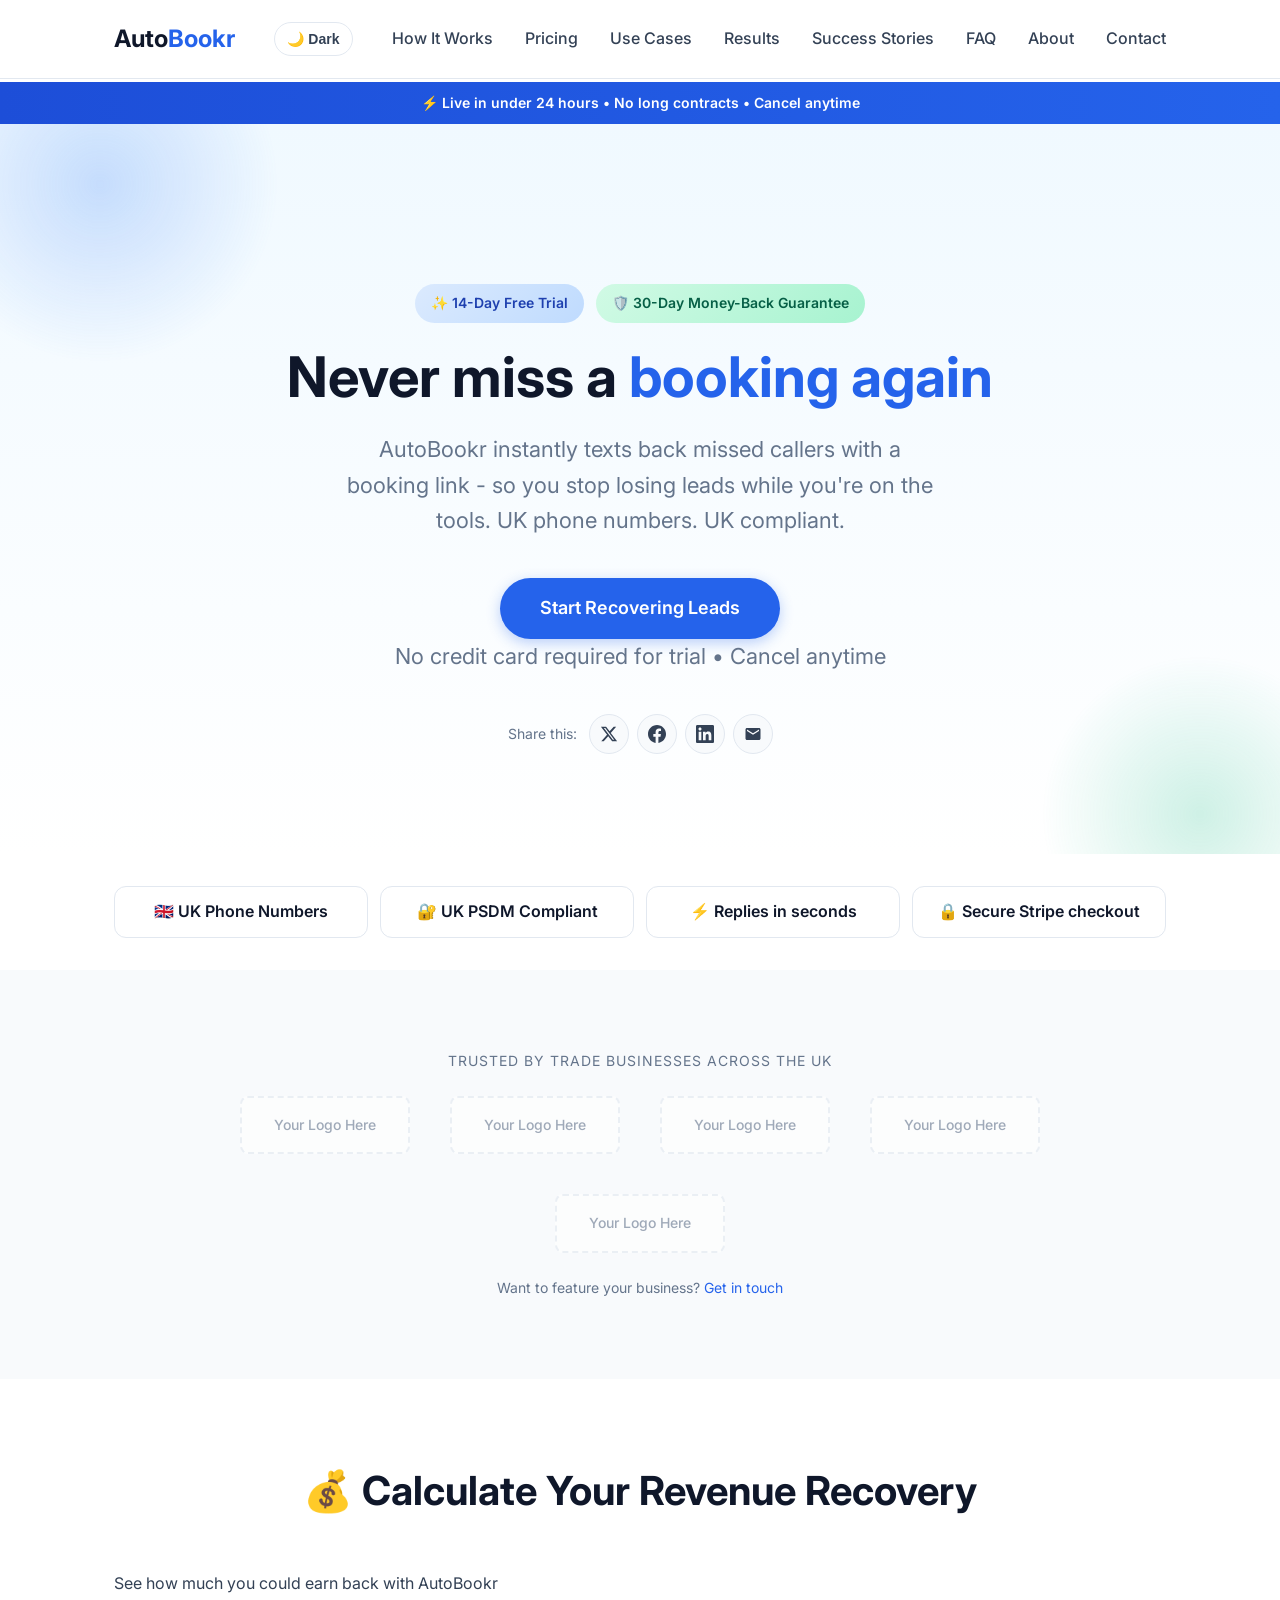
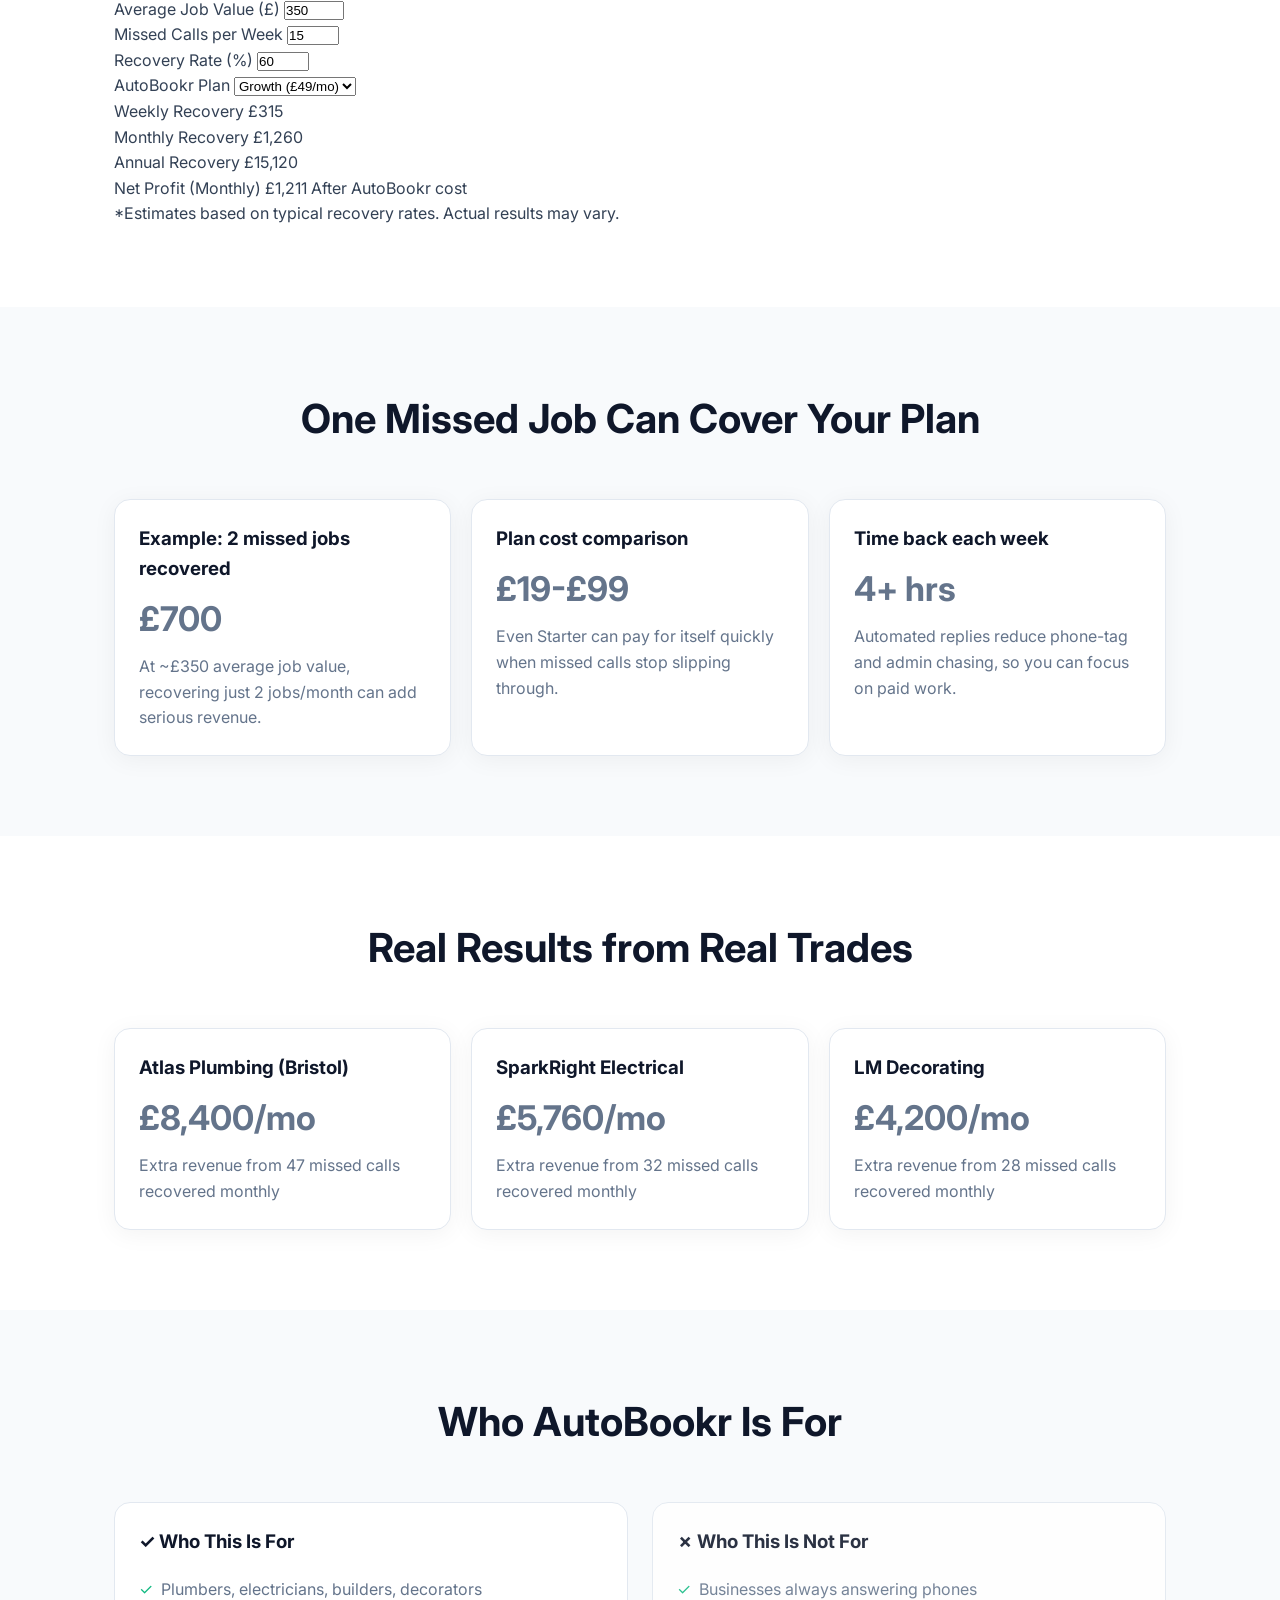
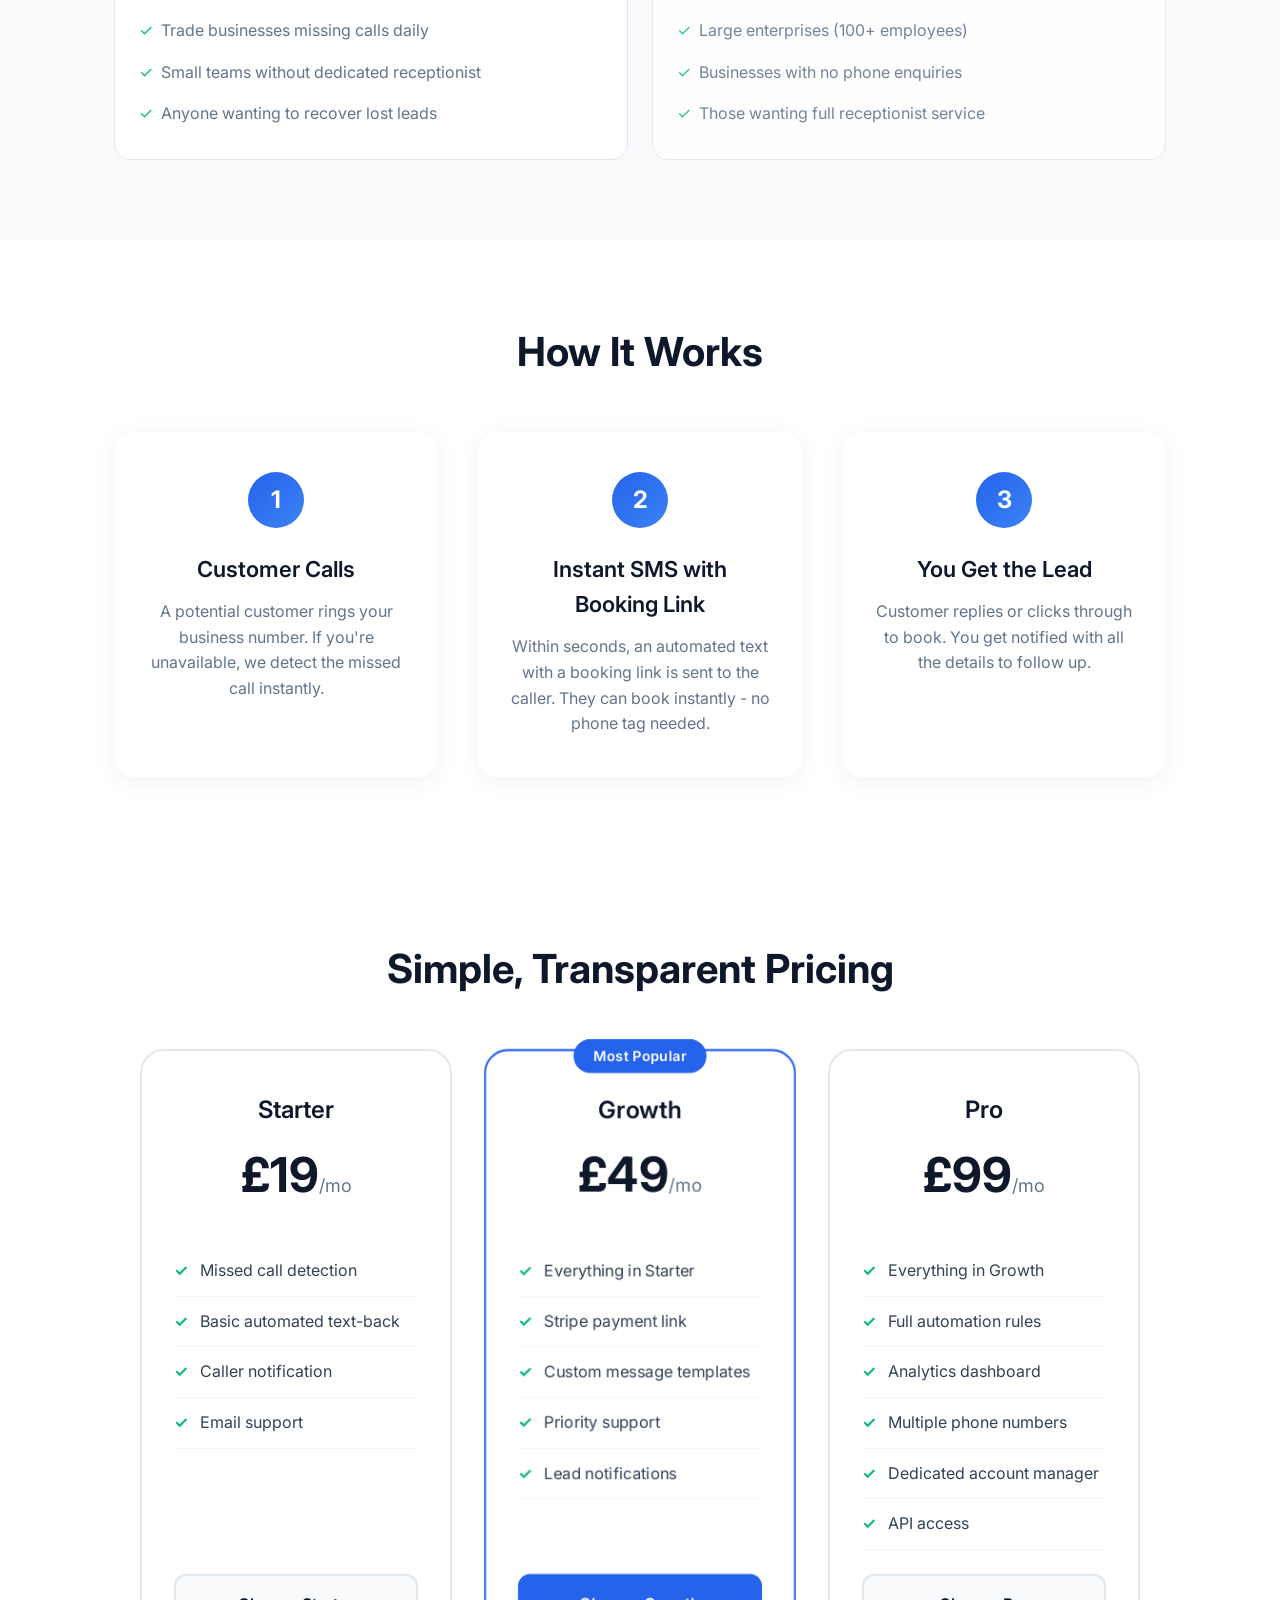
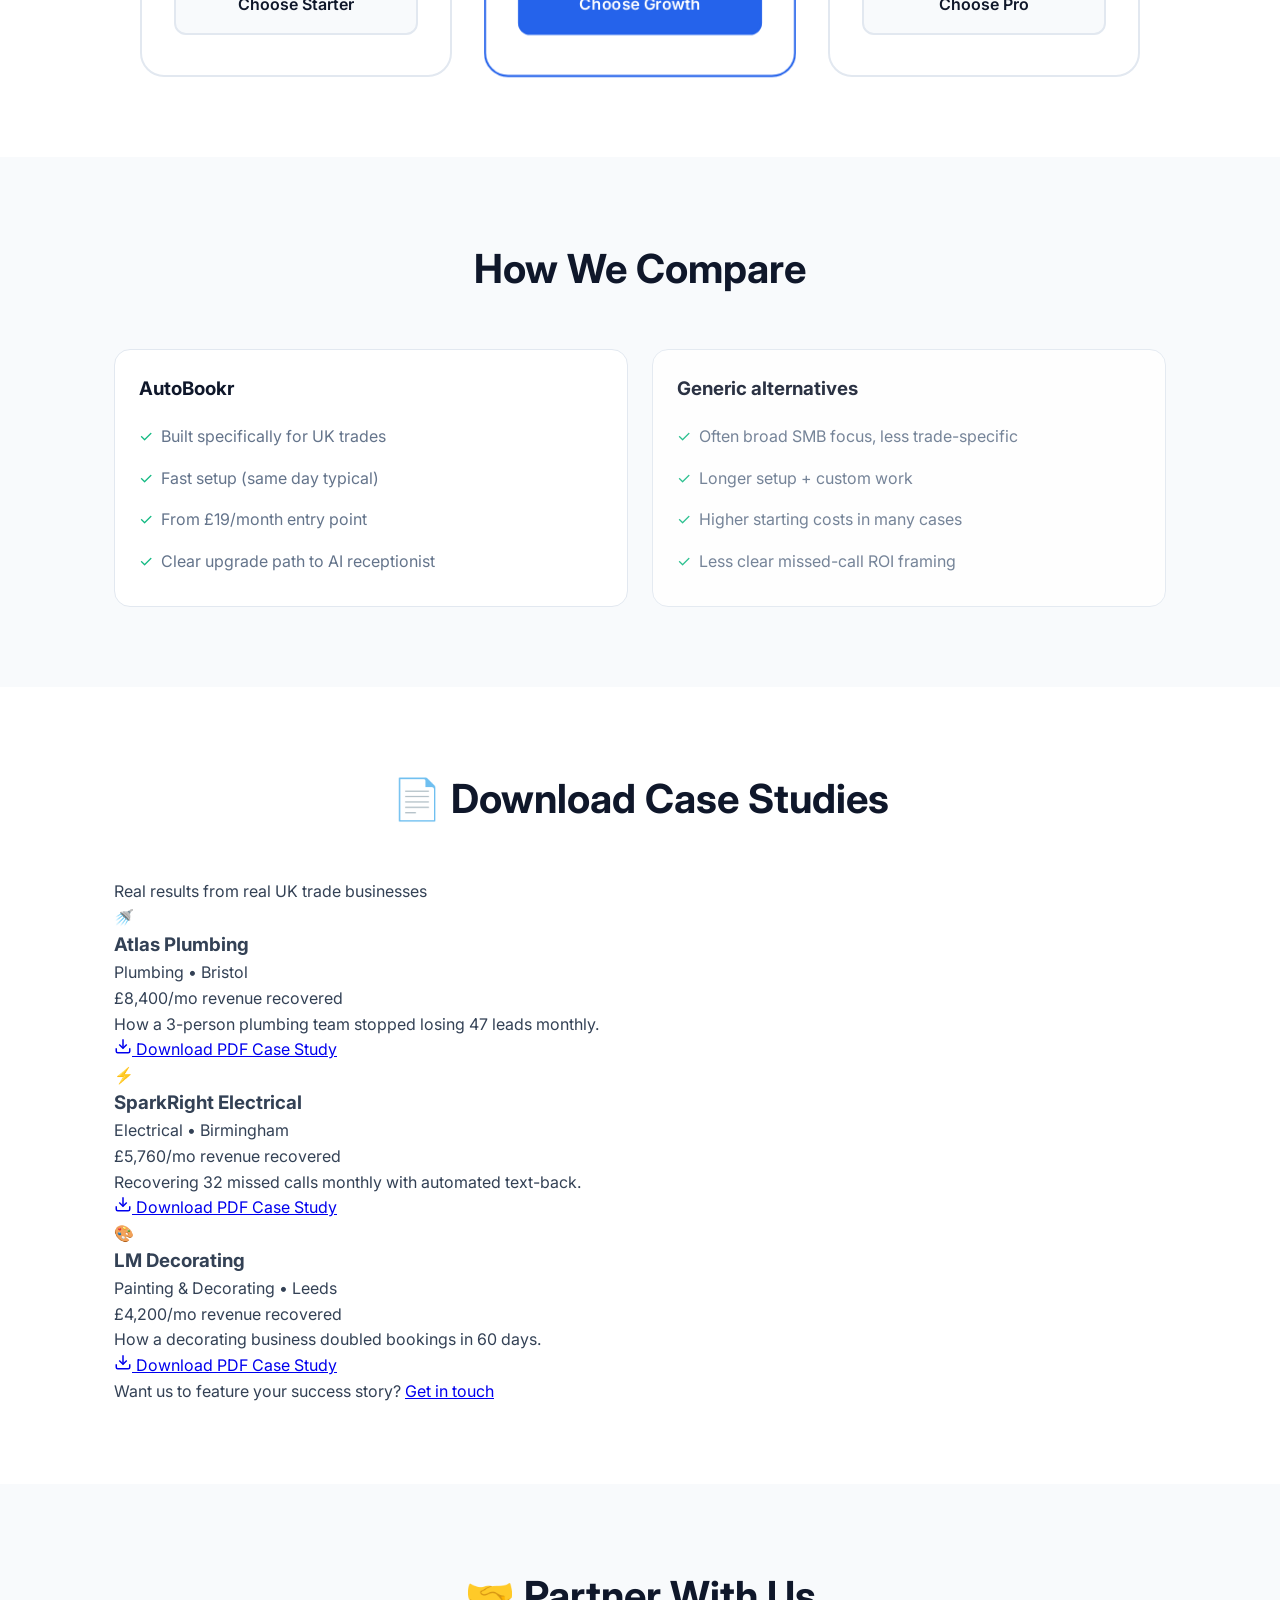
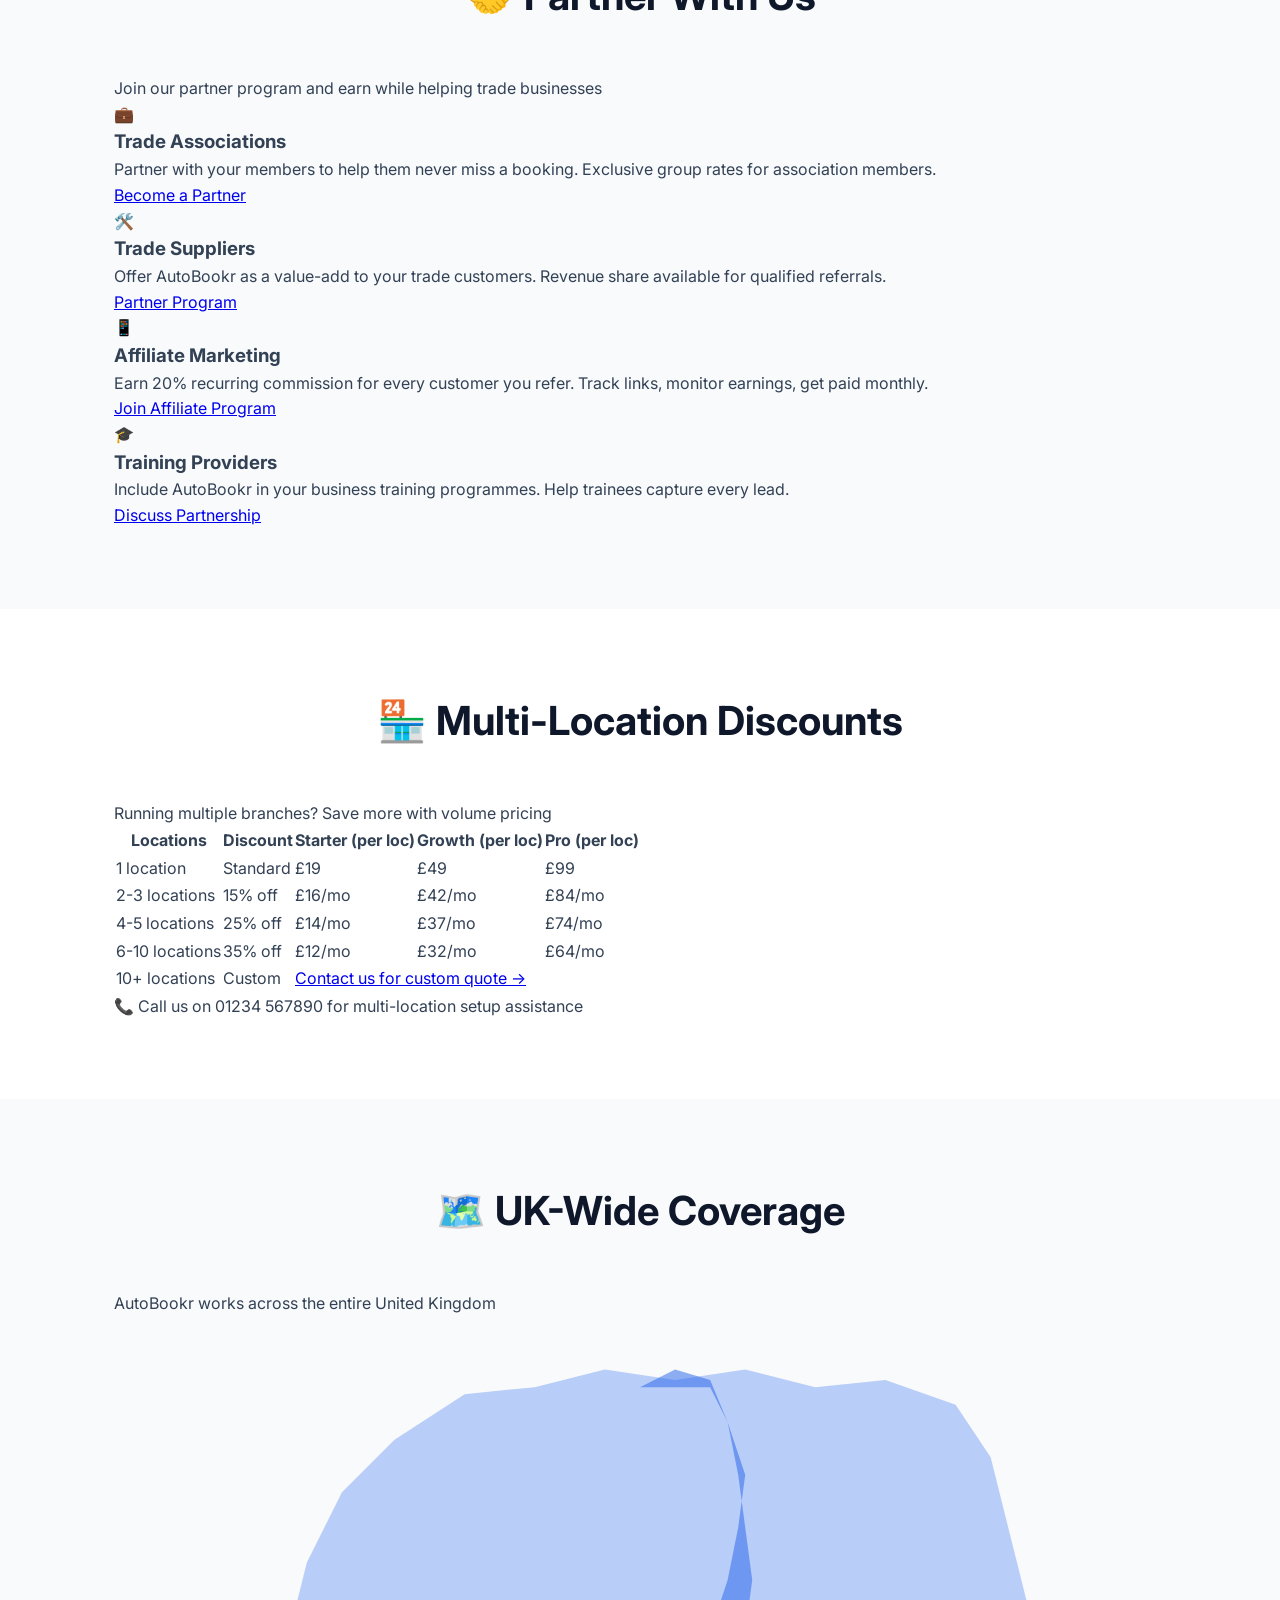
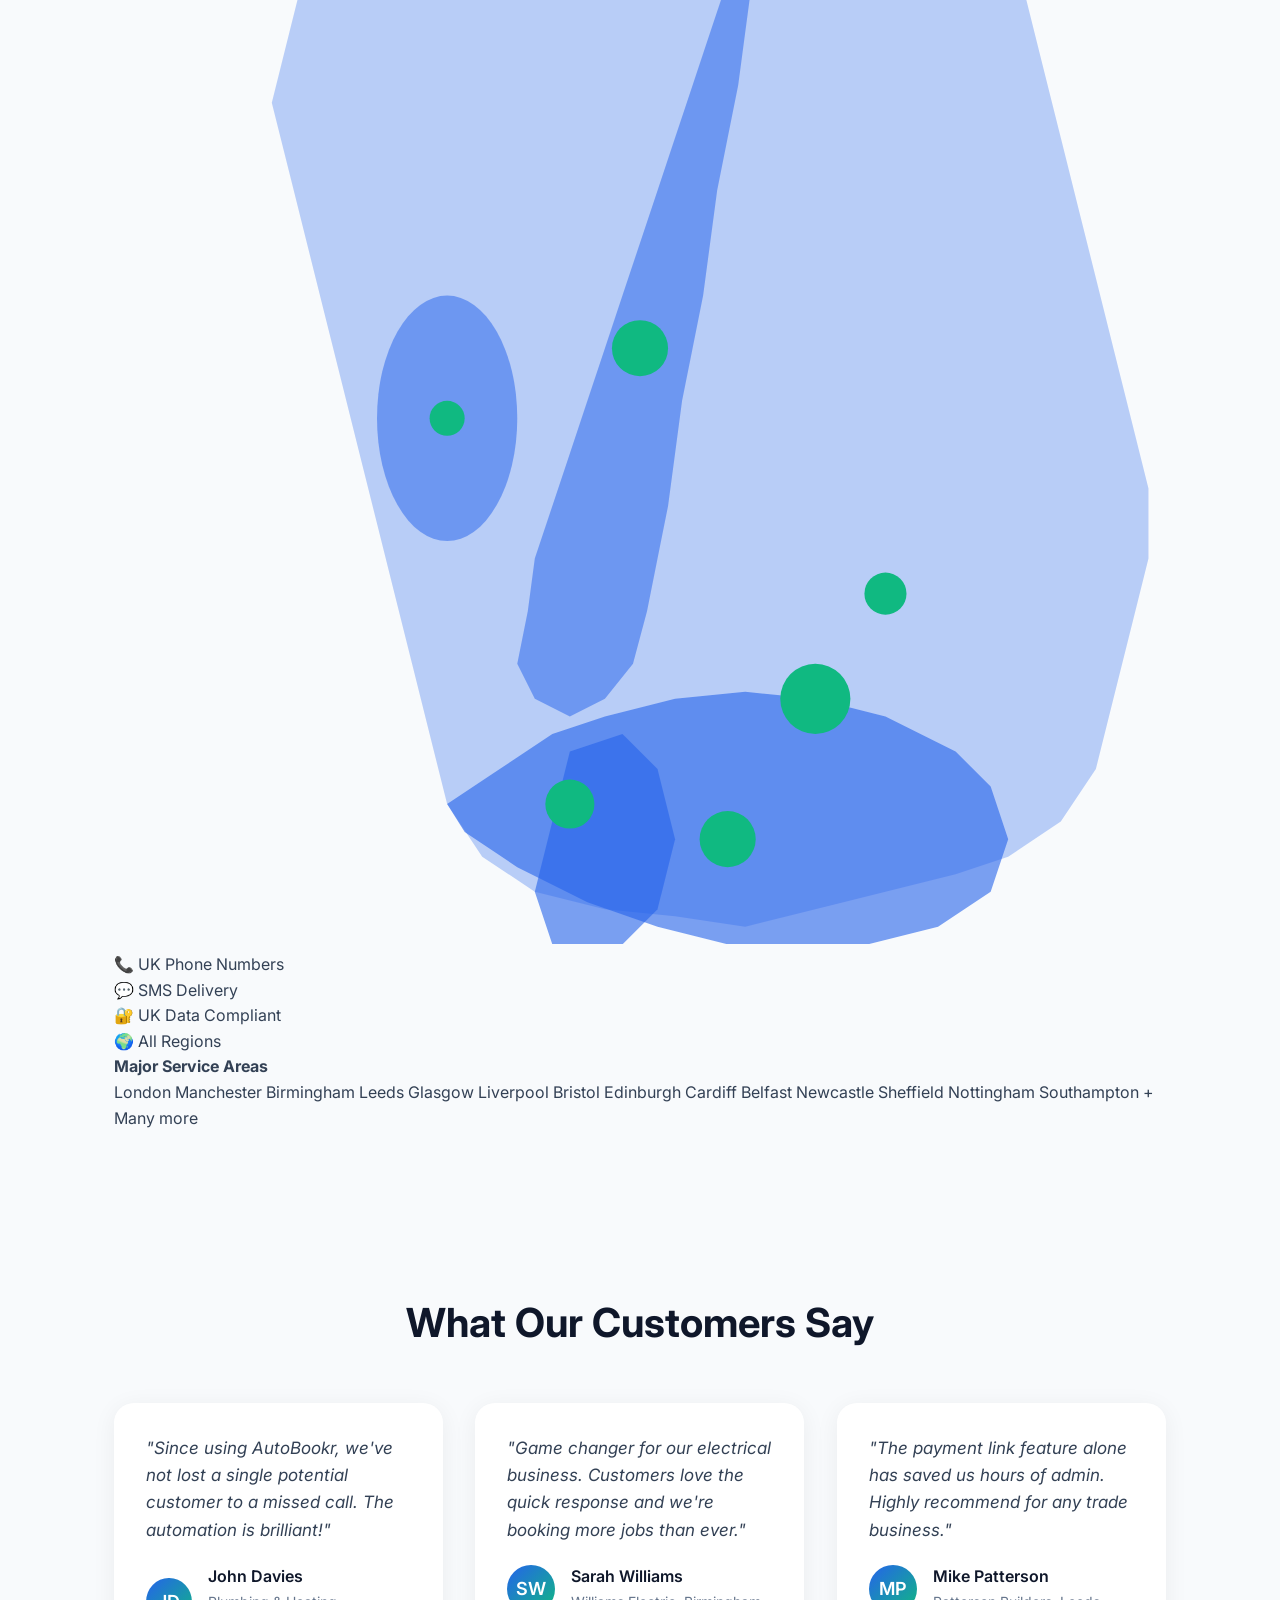
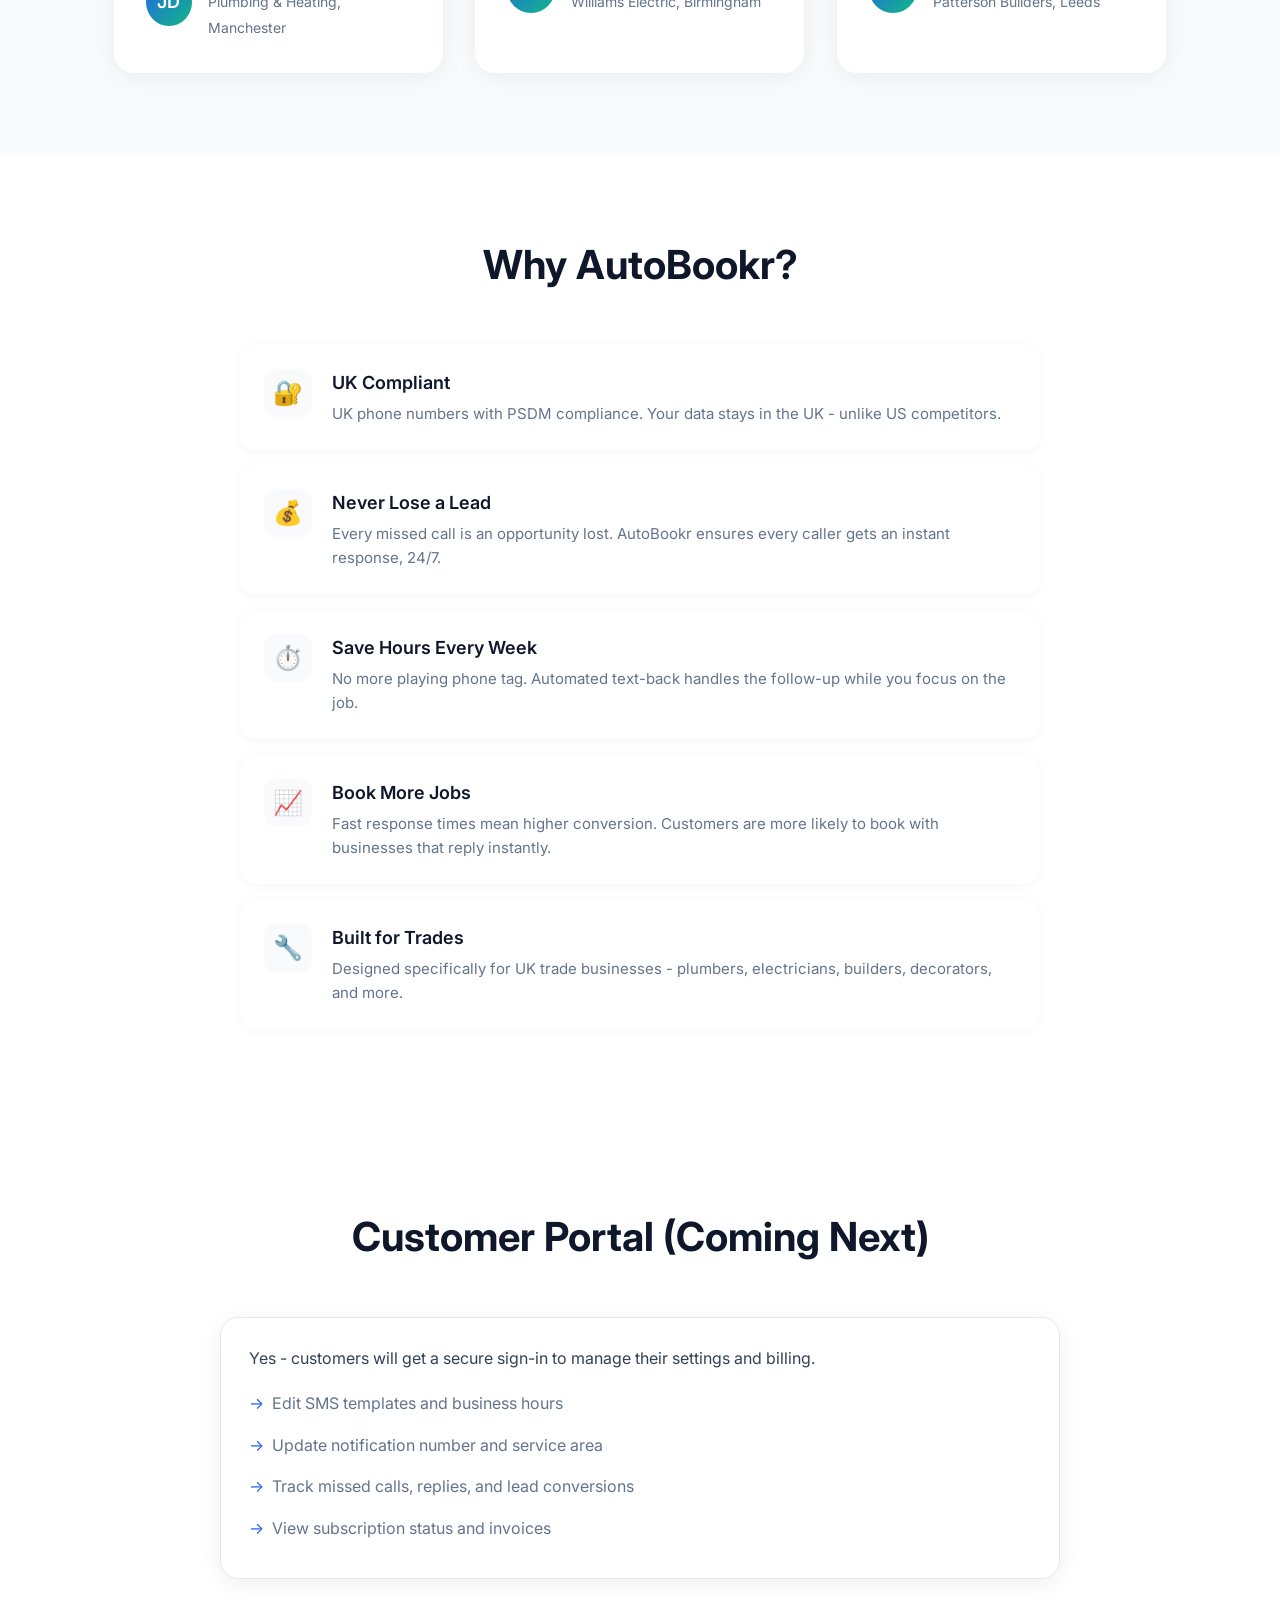
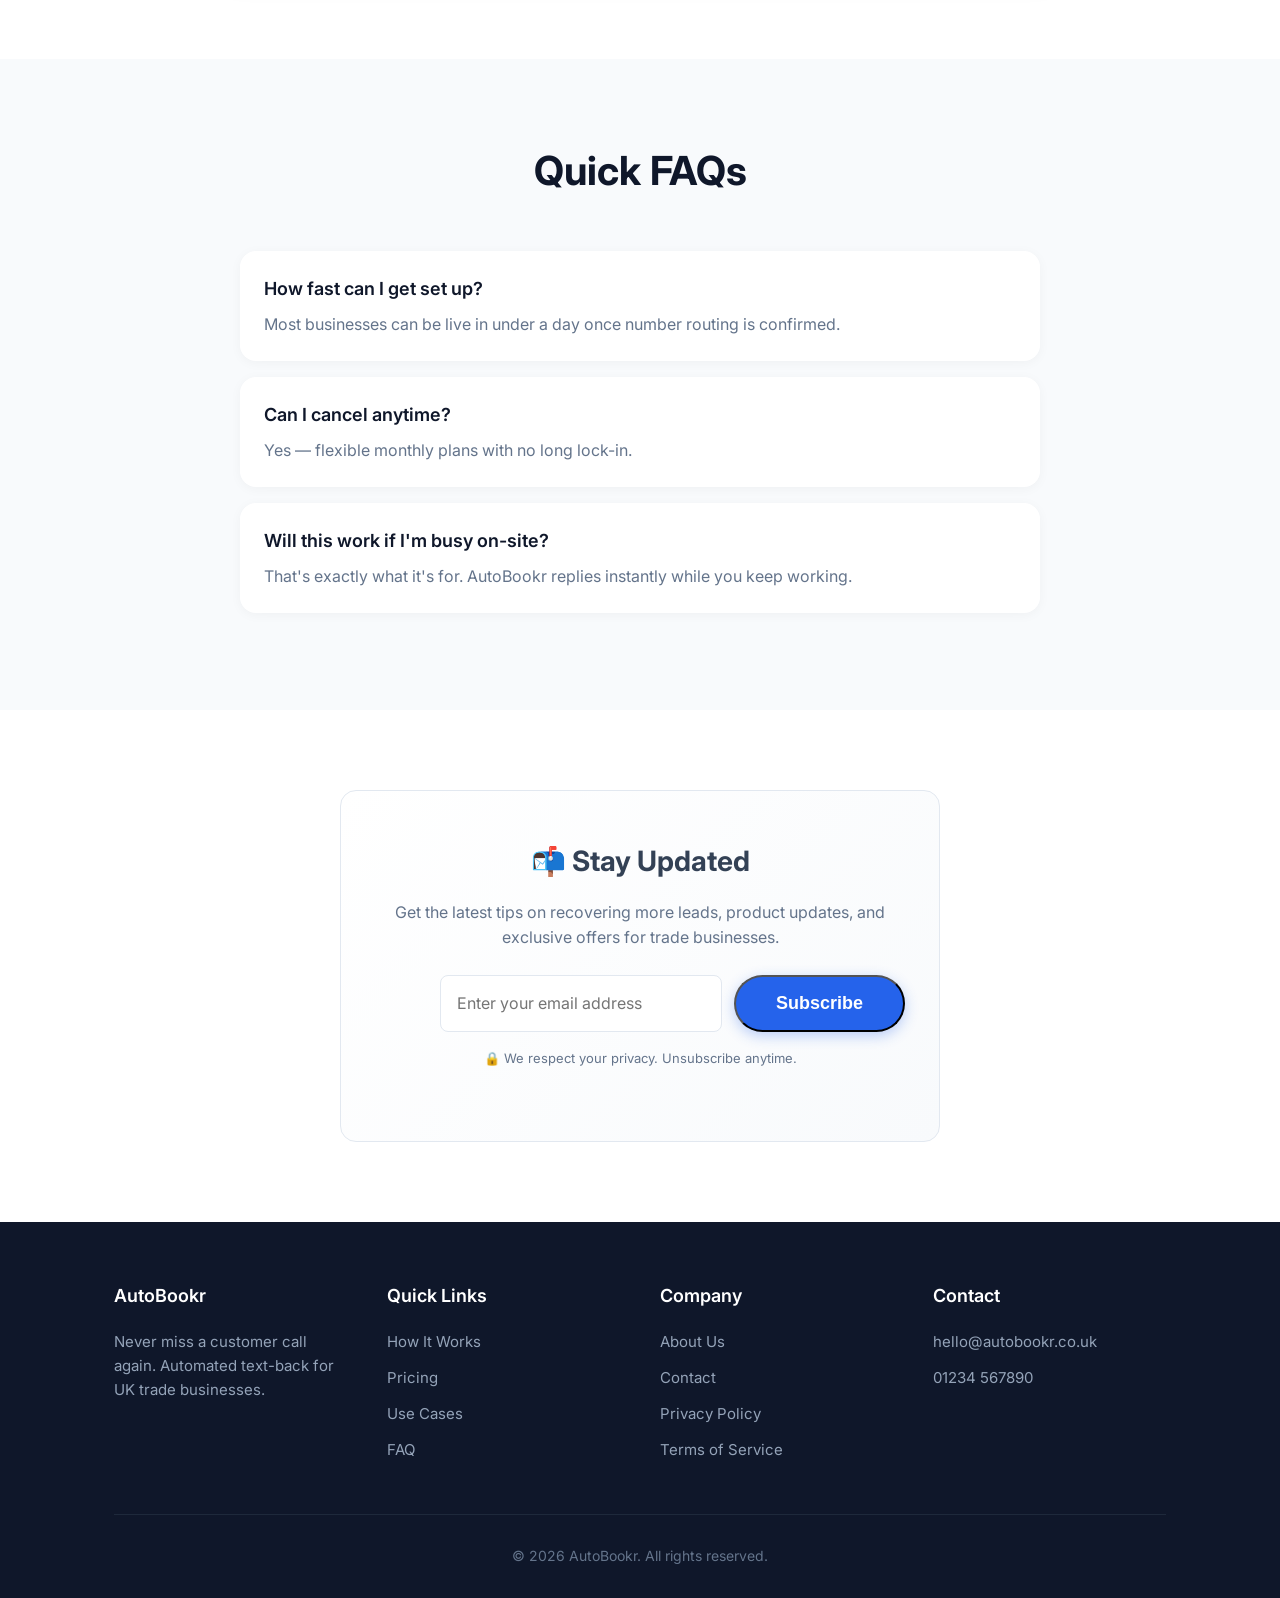
==== commit 0d080d47: "Add analytics tracking and success stories page - Add console.log CTA click tracking in script.js - " ====
--- a/index.html
+++ b/index.html
@@ -24,6 +24,7 @@
                 <li><a href="pricing.html">Pricing</a></li>
                 <li><a href="use-cases.html">Use Cases</a></li>
                 <li><a href="results.html">Results</a></li>
+                <li><a href="success-stories.html">Success Stories</a></li>
                 <li><a href="faq.html">FAQ</a></li>
                 <li><a href="about.html">About</a></li>
                 <li><a href="contact.html">Contact</a></li>
@@ -35,9 +36,33 @@
 
     <section class="hero">
         <div class="container">
+            <div class="hero-badges">
+                <span class="badge badge-trial">✨ 14-Day Free Trial</span>
+                <span class="badge badge-guarantee">🛡️ 30-Day Money-Back Guarantee</span>
+            </div>
             <h1>Never miss a <span>booking again</span></h1>
-            <p>AutoBookr instantly texts back missed callers with a booking link — so you stop losing leads while you're on the tools. UK phone numbers. UK compliant.</p>
+            <p>AutoBookr instantly texts back missed callers with a booking link - so you stop losing leads while you're on the tools. UK phone numbers. UK compliant.</p>
             <a href="pricing.html" class="cta-button">Start Recovering Leads</a>
+            <p class="cta-sub">No credit card required for trial • Cancel anytime</p>
+
+            <!-- Social Share Buttons -->
+            <div class="social-share">
+                <span class="share-label">Share this:</span>
+                <div class="share-buttons">
+                    <a href="https://twitter.com/intent/tweet?text=Never%20miss%20a%20booking%20again!%20AutoBookr%20instantly%20texts%20back%20missed%20callers%20for%20UK%20trade%20businesses.&url=https://autobookr.co.uk" target="_blank" class="share-btn twitter" aria-label="Share on Twitter">
+                        <svg width="18" height="18" viewBox="0 0 24 24" fill="currentColor"><path d="M18.244 2.25h3.308l-7.227 8.26 8.502 11.24H16.17l-5.214-6.817L4.99 21.75H1.68l7.73-8.835L1.254 2.25H8.08l4.713 6.231zm-1.161 17.52h1.833L7.084 4.126H5.117z"/></svg>
+                    </a>
+                    <a href="https://www.facebook.com/sharer/sharer.php?u=https://autobookr.co.uk" target="_blank" class="share-btn facebook" aria-label="Share on Facebook">
+                        <svg width="18" height="18" viewBox="0 0 24 24" fill="currentColor"><path d="M24 12.073c0-6.627-5.373-12-12-12s-12 5.373-12 12c0 5.99 4.388 10.954 10.125 11.854v-8.385H7.078v-3.47h3.047V9.43c0-3.007 1.792-4.669 4.533-4.669 1.312 0 2.686.235 2.686.235v2.953H15.83c-1.491 0-1.956.925-1.956 1.874v2.25h3.328l-.532 3.47h-2.796v8.385C19.612 23.027 24 18.062 24 12.073z"/></svg>
+                    </a>
+                    <a href="https://www.linkedin.com/sharing/share-offsite/?url=https://autobookr.co.uk" target="_blank" class="share-btn linkedin" aria-label="Share on LinkedIn">
+                        <svg width="18" height="18" viewBox="0 0 24 24" fill="currentColor"><path d="M20.447 20.452h-3.554v-5.569c0-1.328-.027-3.037-1.852-3.037-1.853 0-2.136 1.445-2.136 2.939v5.667H9.351V9h3.414v1.561h.046c.477-.9 1.637-1.85 3.37-1.85 3.601 0 4.267 2.37 4.267 5.455v6.286zM5.337 7.433c-1.144 0-2.063-.926-2.063-2.065 0-1.138.92-2.063 2.063-2.063 1.14 0 2.064.925 2.064 2.063 0 1.139-.925 2.065-2.064 2.065zm1.782 13.019H3.555V9h3.564v11.452zM22.225 0H1.771C.792 0 0 .774 0 1.729v20.542C0 23.227.792 24 1.771 24h20.451C23.2 24 24 23.227 24 22.271V1.729C24 .774 23.2 0 22.222 0h.003z"/></svg>
+                    </a>
+                    <a href="mailto:?subject=Check%20out%20AutoBookr&body=Hey,%20I%20found%20this%20great%20service%20for%20trade%20businesses%20-%20never%20miss%20a%20booking%20again!%20https://autobookr.co.uk" class="share-btn email" aria-label="Share via Email">
+                        <svg width="18" height="18" viewBox="0 0 24 24" fill="currentColor"><path d="M20 4H4c-1.1 0-1.99.9-1.99 2L2 18c0 1.1.9 2 2 2h16c1.1 0 2-.9 2-2V6c0-1.1-.9-2-2-2zm0 4l-8 5-8-5V6l8 5 8-5v2z"/></svg>
+                    </a>
+                </div>
+            </div>
         </div>
     </section>
 
@@ -49,6 +74,76 @@
                 <div class="trust-item">⚡ Replies in seconds</div>
                 <div class="trust-item">🔒 Secure Stripe checkout</div>
             </div>
+        </div>
+    </section>
+
+    <!-- Featured In / Trusted By Section -->
+    <section class="section featured-section">
+        <div class="container">
+            <p class="featured-label">Trusted by trade businesses across the UK</p>
+            <div class="featured-logos">
+                <div class="featured-placeholder">Your Logo Here</div>
+                <div class="featured-placeholder">Your Logo Here</div>
+                <div class="featured-placeholder">Your Logo Here</div>
+                <div class="featured-placeholder">Your Logo Here</div>
+                <div class="featured-placeholder">Your Logo Here</div>
+            </div>
+            <p class="featured-cta">Want to feature your business? <a href="contact.html">Get in touch</a></p>
+        </div>
+    </section>
+
+    <!-- Interactive Pricing Calculator -->
+    <section class="section calculator-section">
+        <div class="container">
+            <h2 class="section-title">💰 Calculate Your Revenue Recovery</h2>
+            <p class="section-subtitle">See how much you could earn back with AutoBookr</p>
+            
+            <div class="calculator-box">
+                <div class="calculator-inputs">
+                    <div class="calc-input-group">
+                        <label for="avgJobValue">Average Job Value (£)</label>
+                        <input type="number" id="avgJobValue" value="350" min="50" max="5000" step="10">
+                    </div>
+                    <div class="calc-input-group">
+                        <label for="missedCalls">Missed Calls per Week</label>
+                        <input type="number" id="missedCalls" value="15" min="1" max="200">
+                    </div>
+                    <div class="calc-input-group">
+                        <label for="recoveryRate">Recovery Rate (%)</label>
+                        <input type="number" id="recoveryRate" value="60" min="10" max="100">
+                    </div>
+                    <div class="calc-input-group">
+                        <label for="planType">AutoBookr Plan</label>
+                        <select id="planType">
+                            <option value="19">Starter (£19/mo)</option>
+                            <option value="49" selected>Growth (£49/mo)</option>
+                            <option value="99">Pro (£99/mo)</option>
+                        </select>
+                    </div>
+                </div>
+                
+                <div class="calculator-results">
+                    <div class="calc-result-card">
+                        <span class="calc-label">Weekly Recovery</span>
+                        <span class="calc-value" id="weeklyRecovery">£315</span>
+                    </div>
+                    <div class="calc-result-card highlight">
+                        <span class="calc-label">Monthly Recovery</span>
+                        <span class="calc-value" id="monthlyRecovery">£1,260</span>
+                    </div>
+                    <div class="calc-result-card">
+                        <span class="calc-label">Annual Recovery</span>
+                        <span class="calc-value" id="annualRecovery">£15,120</span>
+                    </div>
+                    <div class="calc-result-card profit">
+                        <span class="calc-label">Net Profit (Monthly)</span>
+                        <span class="calc-value" id="netProfit">£1,211</span>
+                        <span class="calc-note">After AutoBookr cost</span>
+                    </div>
+                </div>
+            </div>
+            
+            <p class="calculator-disclaimer">*Estimates based on typical recovery rates. Actual results may vary.</p>
         </div>
     </section>
 
@@ -63,7 +158,7 @@
                 </div>
                 <div class="roi-card">
                     <h3>Plan cost comparison</h3>
-                    <p class="roi-number">£19–£99</p>
+                    <p class="roi-number">£19-£99</p>
                     <p>Even Starter can pay for itself quickly when missed calls stop slipping through.</p>
                 </div>
                 <div class="roi-card">
@@ -136,7 +231,7 @@
                 <div class="step">
                     <div class="step-number">2</div>
                     <h3>Instant SMS with Booking Link</h3>
-                    <p>Within seconds, an automated text with a booking link is sent to the caller. They can book instantly — no phone tag needed.</p>
+                    <p>Within seconds, an automated text with a booking link is sent to the caller. They can book instantly - no phone tag needed.</p>
                 </div>
                 <div class="step">
                     <div class="step-number">3</div>
@@ -217,6 +312,242 @@
         </div>
     </section>
 
+    </section>
+
+    <!-- Case Study Downloads -->
+    <section class="section case-studies-section">
+        <div class="container">
+            <h2 class="section-title">📄 Download Case Studies</h2>
+            <p class="section-subtitle">Real results from real UK trade businesses</p>
+            
+            <div class="case-study-grid">
+                <div class="case-study-card">
+                    <div class="case-study-icon">🚿</div>
+                    <h3>Atlas Plumbing</h3>
+                    <p class="case-study-tag">Plumbing • Bristol</p>
+                    <p class="case-study-stat">£8,400/mo revenue recovered</p>
+                    <p class="case-study-desc">How a 3-person plumbing team stopped losing 47 leads monthly.</p>
+                    <a href="#" class="case-study-download" data-case="plumbing">
+                        <svg width="18" height="18" viewBox="0 0 24 24" fill="none" stroke="currentColor" stroke-width="2">
+                            <path d="M21 15v4a2 2 0 0 1-2 2H5a2 2 0 0 1-2-2v-4"/>
+                            <polyline points="7 10 12 15 17 10"/>
+                            <line x1="12" y1="15" x2="12" y2="3"/>
+                        </svg>
+                        Download PDF Case Study
+                    </a>
+                </div>
+                
+                <div class="case-study-card">
+                    <div class="case-study-icon">⚡</div>
+                    <h3>SparkRight Electrical</h3>
+                    <p class="case-study-tag">Electrical • Birmingham</p>
+                    <p class="case-study-stat">£5,760/mo revenue recovered</p>
+                    <p class="case-study-desc">Recovering 32 missed calls monthly with automated text-back.</p>
+                    <a href="#" class="case-study-download" data-case="electrical">
+                        <svg width="18" height="18" viewBox="0 0 24 24" fill="none" stroke="currentColor" stroke-width="2">
+                            <path d="M21 15v4a2 2 0 0 1-2 2H5a2 2 0 0 1-2-2v-4"/>
+                            <polyline points="7 10 12 15 17 10"/>
+                            <line x1="12" y1="15" x2="12" y2="3"/>
+                        </svg>
+                        Download PDF Case Study
+                    </a>
+                </div>
+                
+                <div class="case-study-card">
+                    <div class="case-study-icon">🎨</div>
+                    <h3>LM Decorating</h3>
+                    <p class="case-study-tag">Painting & Decorating • Leeds</p>
+                    <p class="case-study-stat">£4,200/mo revenue recovered</p>
+                    <p class="case-study-desc">How a decorating business doubled bookings in 60 days.</p>
+                    <a href="#" class="case-study-download" data-case="decorating">
+                        <svg width="18" height="18" viewBox="0 0 24 24" fill="none" stroke="currentColor" stroke-width="2">
+                            <path d="M21 15v4a2 2 0 0 1-2 2H5a2 2 0 0 1-2-2v-4"/>
+                            <polyline points="7 10 12 15 17 10"/>
+                            <line x1="12" y1="15" x2="12" y2="3"/>
+                        </svg>
+                        Download PDF Case Study
+                    </a>
+                </div>
+            </div>
+            
+            <p class="case-study-cta">Want us to feature your success story? <a href="contact.html">Get in touch</a></p>
+        </div>
+    </section>
+
+    <!-- Partnership & Affiliate Program -->
+    <section class="section section-alt partnership-section">
+        <div class="container">
+            <h2 class="section-title">🤝 Partner With Us</h2>
+            <p class="section-subtitle">Join our partner program and earn while helping trade businesses</p>
+            
+            <div class="partnership-grid">
+                <div class="partnership-card">
+                    <div class="partner-icon">💼</div>
+                    <h3>Trade Associations</h3>
+                    <p>Partner with your members to help them never miss a booking. Exclusive group rates for association members.</p>
+                    <a href="contact.html" class="partner-cta">Become a Partner</a>
+                </div>
+                
+                <div class="partnership-card">
+                    <div class="partner-icon">🛠️</div>
+                    <h3>Trade Suppliers</h3>
+                    <p>Offer AutoBookr as a value-add to your trade customers. Revenue share available for qualified referrals.</p>
+                    <a href="contact.html" class="partner-cta">Partner Program</a>
+                </div>
+                
+                <div class="partnership-card">
+                    <div class="partner-icon">📱</div>
+                    <h3>Affiliate Marketing</h3>
+                    <p>Earn 20% recurring commission for every customer you refer. Track links, monitor earnings, get paid monthly.</p>
+                    <a href="#" class="partner-cta" id="affiliate-signup">Join Affiliate Program</a>
+                </div>
+                
+                <div class="partnership-card">
+                    <div class="partner-icon">🎓</div>
+                    <h3>Training Providers</h3>
+                    <p>Include AutoBookr in your business training programmes. Help trainees capture every lead.</p>
+                    <a href="contact.html" class="partner-cta">Discuss Partnership</a>
+                </div>
+            </div>
+        </div>
+    </section>
+
+    <!-- Volume Discounts for Multiple Locations -->
+    <section class="section volume-discount-section">
+        <div class="container">
+            <h2 class="section-title">🏪 Multi-Location Discounts</h2>
+            <p class="section-subtitle">Running multiple branches? Save more with volume pricing</p>
+            
+            <div class="volume-table-wrapper">
+                <table class="volume-table">
+                    <thead>
+                        <tr>
+                            <th>Locations</th>
+                            <th>Discount</th>
+                            <th>Starter (per loc)</th>
+                            <th>Growth (per loc)</th>
+                            <th>Pro (per loc)</th>
+                        </tr>
+                    </thead>
+                    <tbody>
+                        <tr>
+                            <td>1 location</td>
+                            <td><span class="discount-badge">Standard</span></td>
+                            <td>£19</td>
+                            <td>£49</td>
+                            <td>£99</td>
+                        </tr>
+                        <tr>
+                            <td>2-3 locations</td>
+                            <td><span class="discount-badge popular">15% off</span></td>
+                            <td>£16/mo</td>
+                            <td>£42/mo</td>
+                            <td>£84/mo</td>
+                        </tr>
+                        <tr>
+                            <td>4-5 locations</td>
+                            <td><span class="discount-badge">25% off</span></td>
+                            <td>£14/mo</td>
+                            <td>£37/mo</td>
+                            <td>£74/mo</td>
+                        </tr>
+                        <tr>
+                            <td>6-10 locations</td>
+                            <td><span class="discount-badge">35% off</span></td>
+                            <td>£12/mo</td>
+                            <td>£32/mo</td>
+                            <td>£64/mo</td>
+                        </tr>
+                        <tr>
+                            <td>10+ locations</td>
+                            <td><span class="discount-badge">Custom</span></td>
+                            <td colspan="3" class="custom-quote"><a href="contact.html">Contact us for custom quote →</a></td>
+                        </tr>
+                    </tbody>
+                </table>
+            </div>
+            
+            <p class="volume-note">📞 Call us on 01234 567890 for multi-location setup assistance</p>
+        </div>
+    </section>
+
+    <!-- UK Coverage Badge -->
+    <section class="section section-alt uk-coverage-section">
+        <div class="container">
+            <h2 class="section-title">🗺️ UK-Wide Coverage</h2>
+            <p class="section-subtitle">AutoBookr works across the entire United Kingdom</p>
+            
+            <div class="coverage-container">
+                <div class="uk-map-badge">
+                    <div class="uk-map">
+                        <svg viewBox="0 0 300 350" class="uk-svg">
+                            <!-- Simplified UK map outline -->
+                            <path d="M120,20 L140,15 L160,18 L180,15 L200,20 L220,18 L240,25 L250,40 L255,60 L260,80 L265,100 L270,120 L275,140 L280,160 L285,180 L290,200 L295,220 L295,240 L290,260 L285,280 L280,300 L270,315 L255,325 L240,330 L220,335 L200,340 L180,345 L160,342 L140,340 L120,335 L105,325 L95,310 L90,290 L85,270 L80,250 L75,230 L70,210 L65,190 L60,170 L55,150 L50,130 L45,110 L50,90 L55,70 L65,50 L80,35 L100,22 Z" 
+                                  fill="var(--primary)" opacity="0.3"/>
+                            <!-- Scotland -->
+                            <path d="M150,20 L160,15 L170,18 L175,30 L180,45 L178,60 L175,75 L170,90 L165,105 L160,120 L155,135 L150,150 L145,165 L140,180 L135,195 L130,210 L125,225 L120,240 L118,255 L115,270 L120,280 L130,285 L140,280 L148,270 L152,255 L155,240 L158,225 L160,210 L162,195 L165,180 L168,165 L170,150 L172,135 L175,120 L178,105 L180,90 L182,75 L180,60 L178,45 L175,30 L170,20 Z" 
+                                  fill="var(--primary)" opacity="0.5"/>
+                            <!-- England -->
+                            <path d="M95,310 L110,300 L125,290 L140,285 L160,280 L180,278 L200,280 L220,285 L240,295 L250,305 L255,320 L250,335 L235,345 L215,350 L195,352 L175,350 L155,345 L135,338 L115,328 L100,318 Z" 
+                                  fill="var(--primary)" opacity="0.6"/>
+                            <!-- Wales -->
+                            <path d="M130,295 L145,290 L155,300 L160,320 L155,340 L145,350 L135,355 L125,350 L120,335 L125,315 Z" 
+                                  fill="var(--primary)" opacity="0.6"/>
+                            <!-- NI -->
+                            <ellipse cx="95" cy="200" rx="20" ry="35" fill="var(--primary)" opacity="0.5"/>
+                            <!-- Coverage dots -->
+                            <circle cx="150" cy="180" r="8" fill="var(--accent)"/>
+                            <circle cx="200" cy="280" r="10" fill="var(--accent)"/>
+                            <circle cx="220" cy="250" r="6" fill="var(--accent)"/>
+                            <circle cx="130" cy="310" r="7" fill="var(--accent)"/>
+                            <circle cx="175" cy="320" r="8" fill="var(--accent)"/>
+                            <circle cx="95" cy="200" r="5" fill="var(--accent)"/>
+                        </svg>
+                    </div>
+                    <div class="coverage-badges-list">
+                        <div class="coverage-badge-item">
+                            <span class="coverage-icon">📞</span>
+                            <span>UK Phone Numbers</span>
+                        </div>
+                        <div class="coverage-badge-item">
+                            <span class="coverage-icon">💬</span>
+                            <span>SMS Delivery</span>
+                        </div>
+                        <div class="coverage-badge-item">
+                            <span class="coverage-icon">🔐</span>
+                            <span>UK Data Compliant</span>
+                        </div>
+                        <div class="coverage-badge-item">
+                            <span class="coverage-icon">🌍</span>
+                            <span>All Regions</span>
+                        </div>
+                    </div>
+                </div>
+                
+                <div class="coverage-cities">
+                    <h4>Major Service Areas</h4>
+                    <div class="city-tags">
+                        <span class="city-tag">London</span>
+                        <span class="city-tag">Manchester</span>
+                        <span class="city-tag">Birmingham</span>
+                        <span class="city-tag">Leeds</span>
+                        <span class="city-tag">Glasgow</span>
+                        <span class="city-tag">Liverpool</span>
+                        <span class="city-tag">Bristol</span>
+                        <span class="city-tag">Edinburgh</span>
+                        <span class="city-tag">Cardiff</span>
+                        <span class="city-tag">Belfast</span>
+                        <span class="city-tag">Newcastle</span>
+                        <span class="city-tag">Sheffield</span>
+                        <span class="city-tag">Nottingham</span>
+                        <span class="city-tag">Southampton</span>
+                        <span class="city-tag">+ Many more</span>
+                    </div>
+                </div>
+            </div>
+        </div>
+    </section>
+
     <section class="testimonials section" id="testimonials">
         <div class="container">
             <h2 class="section-title">What Our Customers Say</h2>
@@ -263,7 +594,7 @@
                     <div class="benefit-icon">🔐</div>
                     <div class="benefit-content">
                         <h3>UK Compliant</h3>
-                        <p>UK phone numbers with PSDM compliance. Your data stays in the UK — unlike US competitors.</p>
+                        <p>UK phone numbers with PSDM compliance. Your data stays in the UK - unlike US competitors.</p>
                 </div>
                     </div>
                 <div class="benefit-item">
@@ -302,7 +633,7 @@
         <div class="container">
             <h2 class="section-title">Customer Portal (Coming Next)</h2>
             <div class="portal-preview">
-                <p>Yes — customers will get a secure sign-in to manage their settings and billing.</p>
+                <p>Yes - customers will get a secure sign-in to manage their settings and billing.</p>
                 <ul>
                     <li>Edit SMS templates and business hours</li>
                     <li>Update notification number and service area</li>
@@ -326,9 +657,24 @@
                     <p>Yes — flexible monthly plans with no long lock-in.</p>
                 </div>
                 <div class="faq-item">
-                    <h3>Will this work if I’m busy on-site?</h3>
-                    <p>That’s exactly what it’s for. AutoBookr replies instantly while you keep working.</p>
-                </div>
+                    <h3>Will this work if I'm busy on-site?</h3>
+                    <p>That's exactly what it's for. AutoBookr replies instantly while you keep working.</p>
+                </div>
+            </div>
+        </div>
+    </section>
+
+    <!-- Newsletter Signup Section -->
+    <section class="section newsletter-section">
+        <div class="container">
+            <div class="newsletter-box">
+                <h2>📬 Stay Updated</h2>
+                <p>Get the latest tips on recovering more leads, product updates, and exclusive offers for trade businesses.</p>
+                <form class="newsletter-form" id="newsletter-form">
+                    <input type="email" placeholder="Enter your email address" required>
+                    <button type="submit" class="cta-button">Subscribe</button>
+                </form>
+                <p class="newsletter-privacy">🔒 We respect your privacy. Unsubscribe anytime.</p>
             </div>
         </div>
     </section>
--- a/styles.css
+++ b/styles.css
@@ -49,6 +49,217 @@
     padding: 0 24px;
 }
 
+/* Hero Badges */
+.hero-badges {
+    display: flex;
+    gap: 12px;
+    justify-content: center;
+    flex-wrap: wrap;
+    margin-bottom: 24px;
+}
+
+.badge {
+    display: inline-block;
+    padding: 8px 16px;
+    border-radius: 50px;
+    font-size: 14px;
+    font-weight: 600;
+}
+
+.badge-trial {
+    background: linear-gradient(135deg, #dbeafe 0%, #bfdbfe 100%);
+    color: #1e40af;
+}
+
+.badge-guarantee {
+    background: linear-gradient(135deg, #d1fae5 0%, #a7f3d0 100%);
+    color: #065f46;
+}
+
+.cta-sub {
+    font-size: 14px;
+    color: var(--text-light);
+    margin-top: 12px;
+}
+
+/* Social Share Buttons */
+.social-share {
+    margin-top: 32px;
+    display: flex;
+    align-items: center;
+    justify-content: center;
+    gap: 12px;
+}
+
+.share-label {
+    font-size: 14px;
+    color: var(--text-light);
+}
+
+.share-buttons {
+    display: flex;
+    gap: 8px;
+}
+
+.share-btn {
+    display: flex;
+    align-items: center;
+    justify-content: center;
+    width: 40px;
+    height: 40px;
+    border-radius: 50%;
+    background: var(--surface-soft);
+    border: 1px solid var(--border);
+    color: var(--text);
+    transition: all 0.2s;
+    text-decoration: none;
+}
+
+.share-btn:hover {
+    transform: translateY(-2px);
+    box-shadow: 0 4px 12px rgba(0, 0, 0, 0.1);
+}
+
+.share-btn.twitter:hover {
+    background: #000;
+    color: #fff;
+    border-color: #000;
+}
+
+.share-btn.facebook:hover {
+    background: #1877f2;
+    color: #fff;
+    border-color: #1877f2;
+}
+
+.share-btn.linkedin:hover {
+    background: #0a66c2;
+    color: #fff;
+    border-color: #0a66c2;
+}
+
+.share-btn.email:hover {
+    background: var(--primary);
+    color: #fff;
+    border-color: var(--primary);
+}
+
+/* Featured In Section */
+.featured-section {
+    padding: 40px 0;
+    background: var(--bg-alt);
+}
+
+.featured-label {
+    text-align: center;
+    font-size: 14px;
+    color: var(--text-light);
+    text-transform: uppercase;
+    letter-spacing: 1px;
+    margin-bottom: 24px;
+}
+
+.featured-logos {
+    display: flex;
+    justify-content: center;
+    align-items: center;
+    gap: 40px;
+    flex-wrap: wrap;
+    max-width: 900px;
+    margin: 0 auto;
+}
+
+.featured-placeholder {
+    padding: 16px 32px;
+    background: white;
+    border: 2px dashed var(--border);
+    border-radius: 8px;
+    color: var(--text-light);
+    font-size: 14px;
+    font-weight: 500;
+    opacity: 0.6;
+}
+
+.featured-cta {
+    text-align: center;
+    margin-top: 24px;
+    font-size: 14px;
+    color: var(--text-light);
+}
+
+.featured-cta a {
+    color: var(--primary);
+    text-decoration: none;
+}
+
+.featured-cta a:hover {
+    text-decoration: underline;
+}
+
+/* Newsletter Section */
+.newsletter-section {
+    padding: 60px 0;
+}
+
+.newsletter-box {
+    max-width: 600px;
+    margin: 0 auto;
+    text-align: center;
+    padding: 48px;
+    background: linear-gradient(135deg, var(--surface) 0%, var(--surface-soft) 100%);
+    border-radius: 16px;
+    border: 1px solid var(--border);
+}
+
+.newsletter-box h2 {
+    margin-bottom: 16px;
+    font-size: 28px;
+}
+
+.newsletter-box p {
+    color: var(--text-light);
+    margin-bottom: 24px;
+}
+
+.newsletter-form {
+    display: flex;
+    gap: 12px;
+    max-width: 400px;
+    margin: 0 auto;
+}
+
+.newsletter-form input {
+    flex: 1;
+    padding: 12px 16px;
+    border: 1px solid var(--border);
+    border-radius: 8px;
+    font-size: 16px;
+    font-family: inherit;
+}
+
+.newsletter-form input:focus {
+    outline: none;
+    border-color: var(--primary);
+    box-shadow: 0 0 0 3px rgba(37, 99, 235, 0.1);
+}
+
+.newsletter-privacy {
+    font-size: 13px;
+    color: var(--text-light);
+    margin-top: 16px;
+    margin-bottom: 0;
+}
+
+@media (max-width: 600px) {
+    .newsletter-form {
+        flex-direction: column;
+    }
+    
+    .newsletter-box {
+        padding: 32px 24px;
+    }
+}
+
 /* Navigation */
 nav {
     padding: 20px 0;
@@ -1234,3 +1445,124 @@
         margin: 0 auto;
     }
 }
+
+/* ============================================
+   Success Stories Page Styles
+   ============================================ */
+
+.success-story-featured {
+    margin-bottom: 48px;
+}
+
+.success-story-card {
+    background: var(--surface);
+    border: 1px solid var(--border);
+    border-radius: 16px;
+    padding: 32px;
+    transition: transform 0.3s ease, box-shadow 0.3s ease;
+}
+
+.success-story-card.featured {
+    border-color: var(--primary);
+    background: linear-gradient(135deg, var(--surface) 0%, var(--surface-soft) 100%);
+    box-shadow: 0 8px 32px rgba(37, 99, 235, 0.15);
+}
+
+.success-story-header {
+    display: flex;
+    align-items: center;
+    gap: 16px;
+    margin-bottom: 24px;
+}
+
+.success-story-avatar {
+    width: 56px;
+    height: 56px;
+    border-radius: 12px;
+    background: linear-gradient(135deg, var(--primary) 0%, var(--primary-light) 100%);
+    color: white;
+    display: flex;
+    align-items: center;
+    justify-content: center;
+    font-weight: 700;
+    font-size: 18px;
+}
+
+.success-story-meta h3 {
+    font-size: 20px;
+    color: var(--secondary);
+    margin-bottom: 4px;
+}
+
+.success-story-location,
+.success-story-trade {
+    display: block;
+    font-size: 14px;
+    color: var(--text-light);
+}
+
+.success-story-stats {
+    display: grid;
+    grid-template-columns: repeat(3, 1fr);
+    gap: 24px;
+    padding: 24px 0;
+    border-top: 1px solid var(--border);
+    border-bottom: 1px solid var(--border);
+    margin-bottom: 24px;
+}
+
+.success-stat {
+    text-align: center;
+}
+
+.success-stat .stat-number {
+    display: block;
+    font-size: 28px;
+    font-weight: 700;
+    color: var(--primary);
+    margin-bottom: 4px;
+}
+
+.success-stat .stat-label {
+    font-size: 13px;
+    color: var(--text-light);
+}
+
+.success-story-quote {
+    font-size: 16px;
+    line-height: 1.7;
+    color: var(--text);
+    font-style: italic;
+    margin-bottom: 16px;
+    padding-left: 20px;
+    border-left: 3px solid var(--primary);
+}
+
+.success-story-quote p::before {
+    content: '"';
+    font-size: 24px;
+    color: var(--primary);
+    margin-right: 4px;
+}
+
+.success-story-author {
+    color: var(--text-light);
+    font-size: 14px;
+}
+
+.success-stories-grid {
+    display: grid;
+    grid-template-columns: repeat(auto-fit, minmax(340px, 1fr));
+    gap: 24px;
+}
+
+@media (max-width: 768px) {
+    .success-story-stats {
+        grid-template-columns: 1fr;
+        gap: 16px;
+    }
+
+    .success-stories-grid {
+        grid-template-columns: 1fr;
+    }
+}
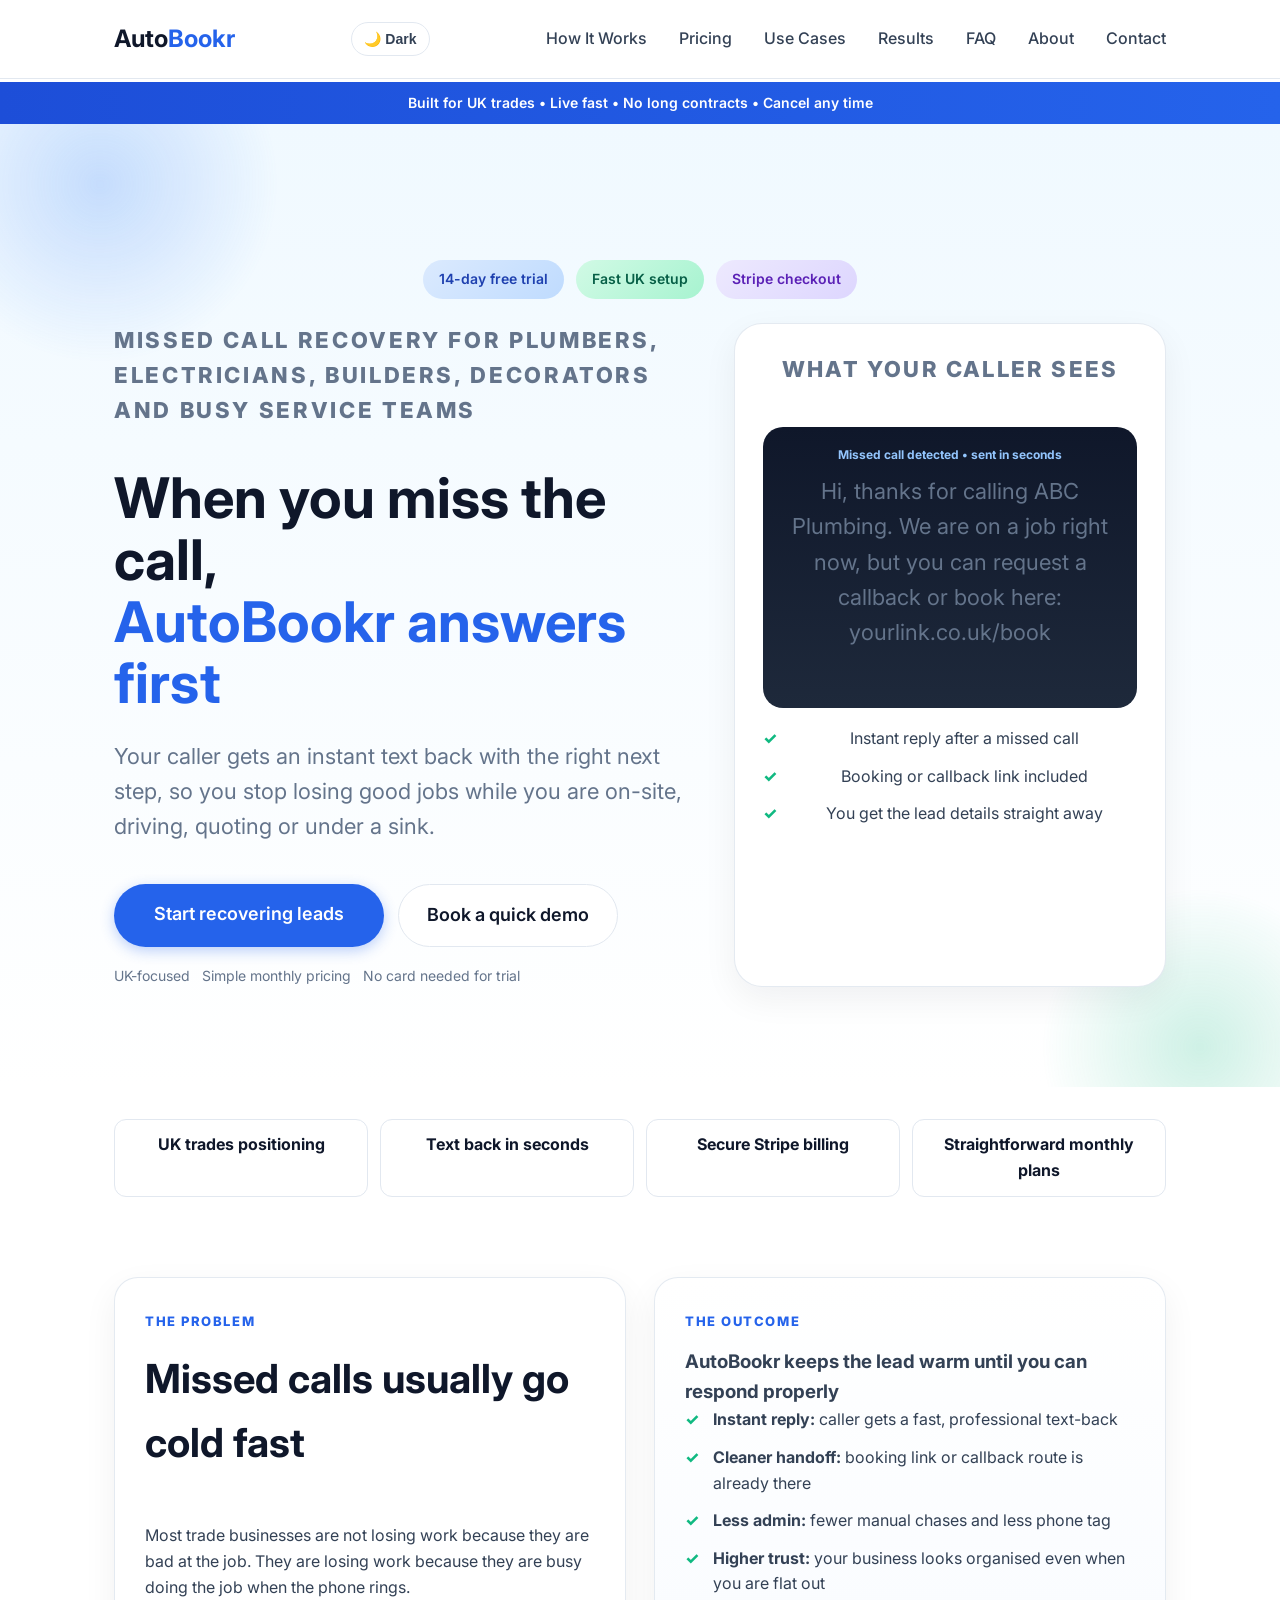
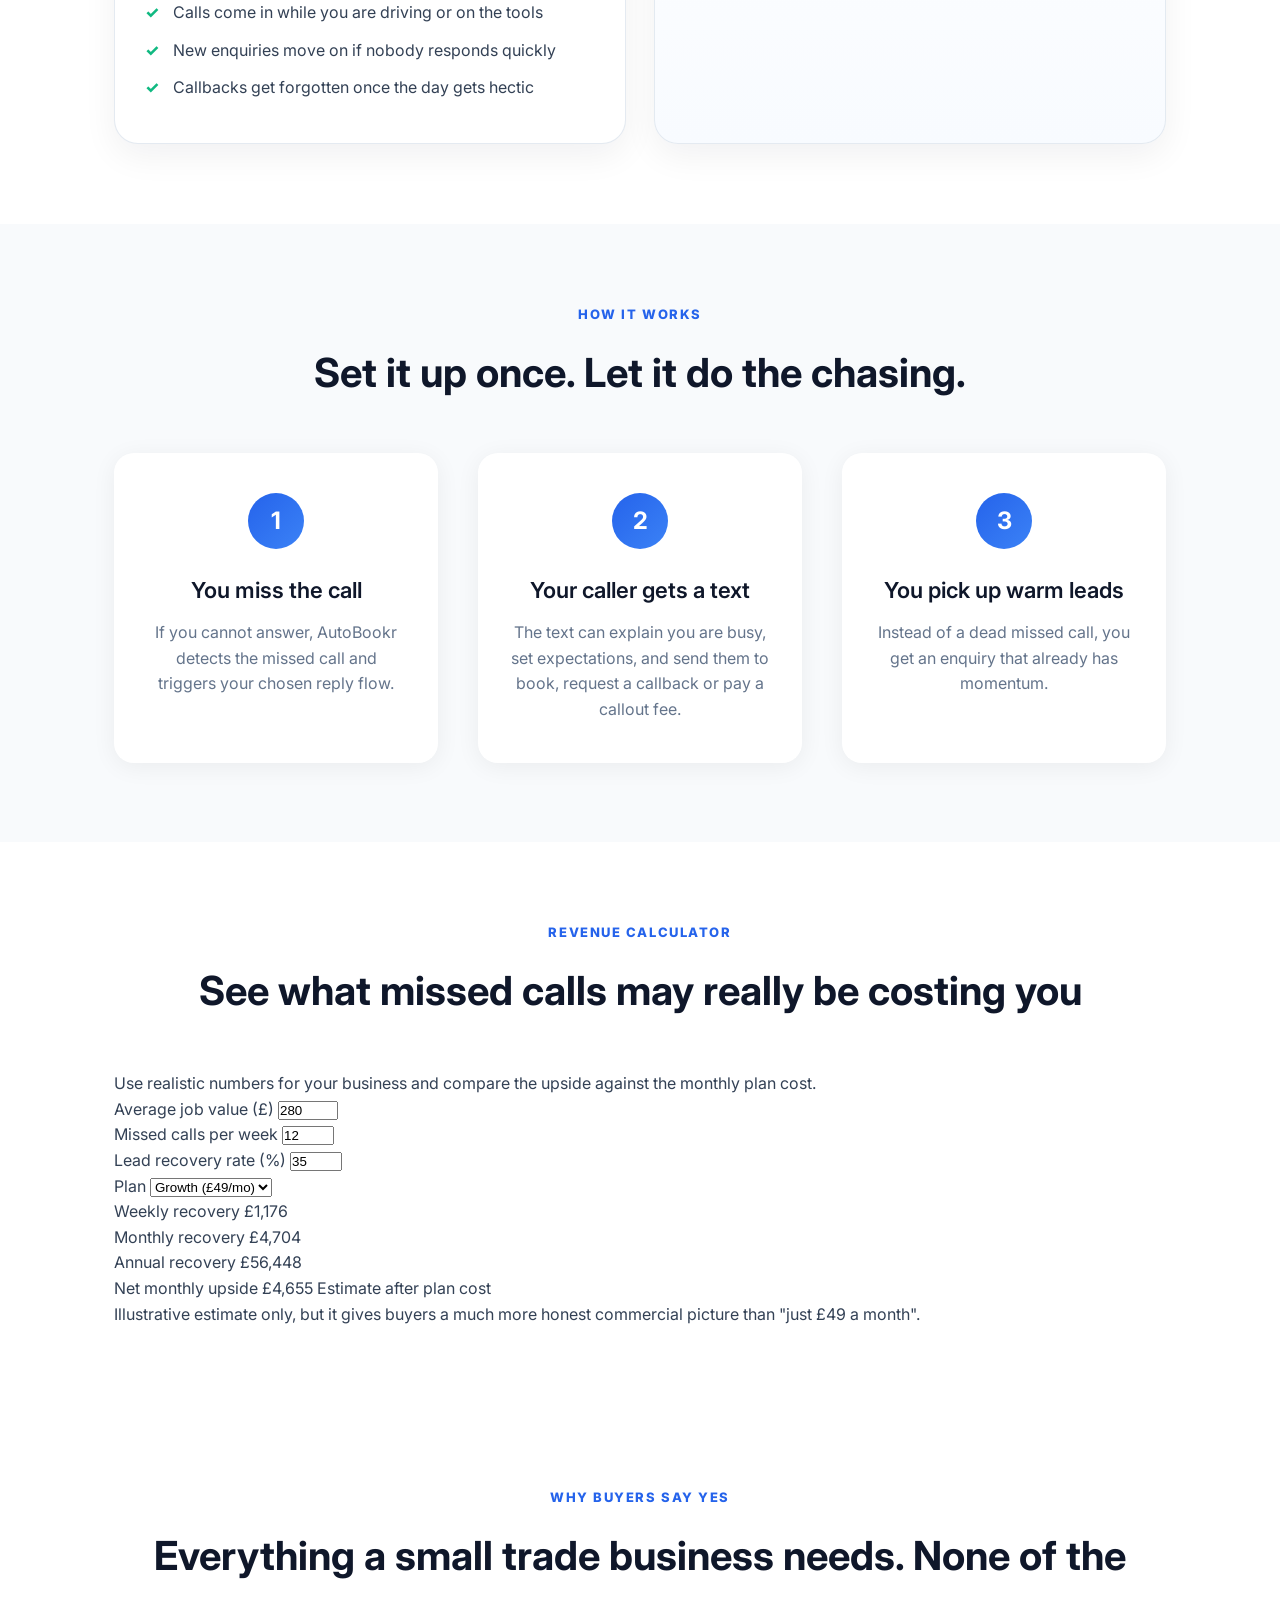
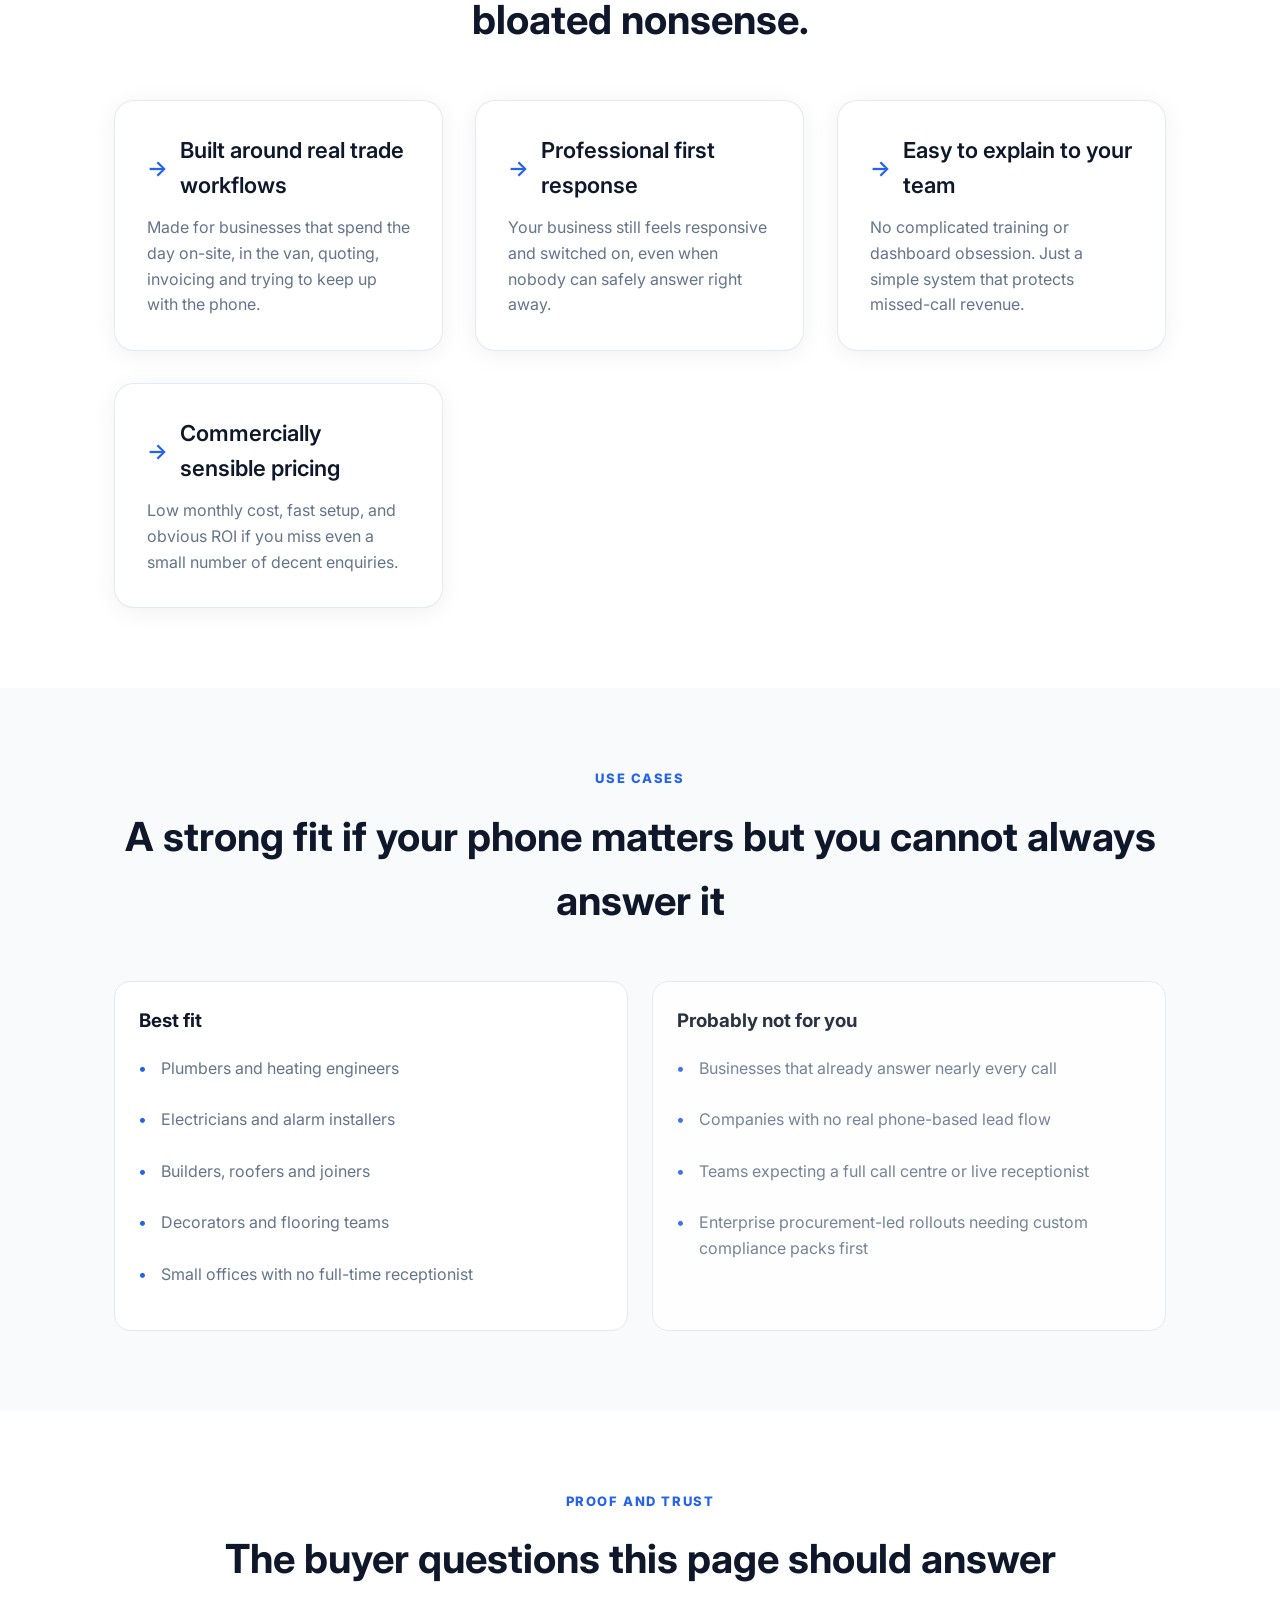
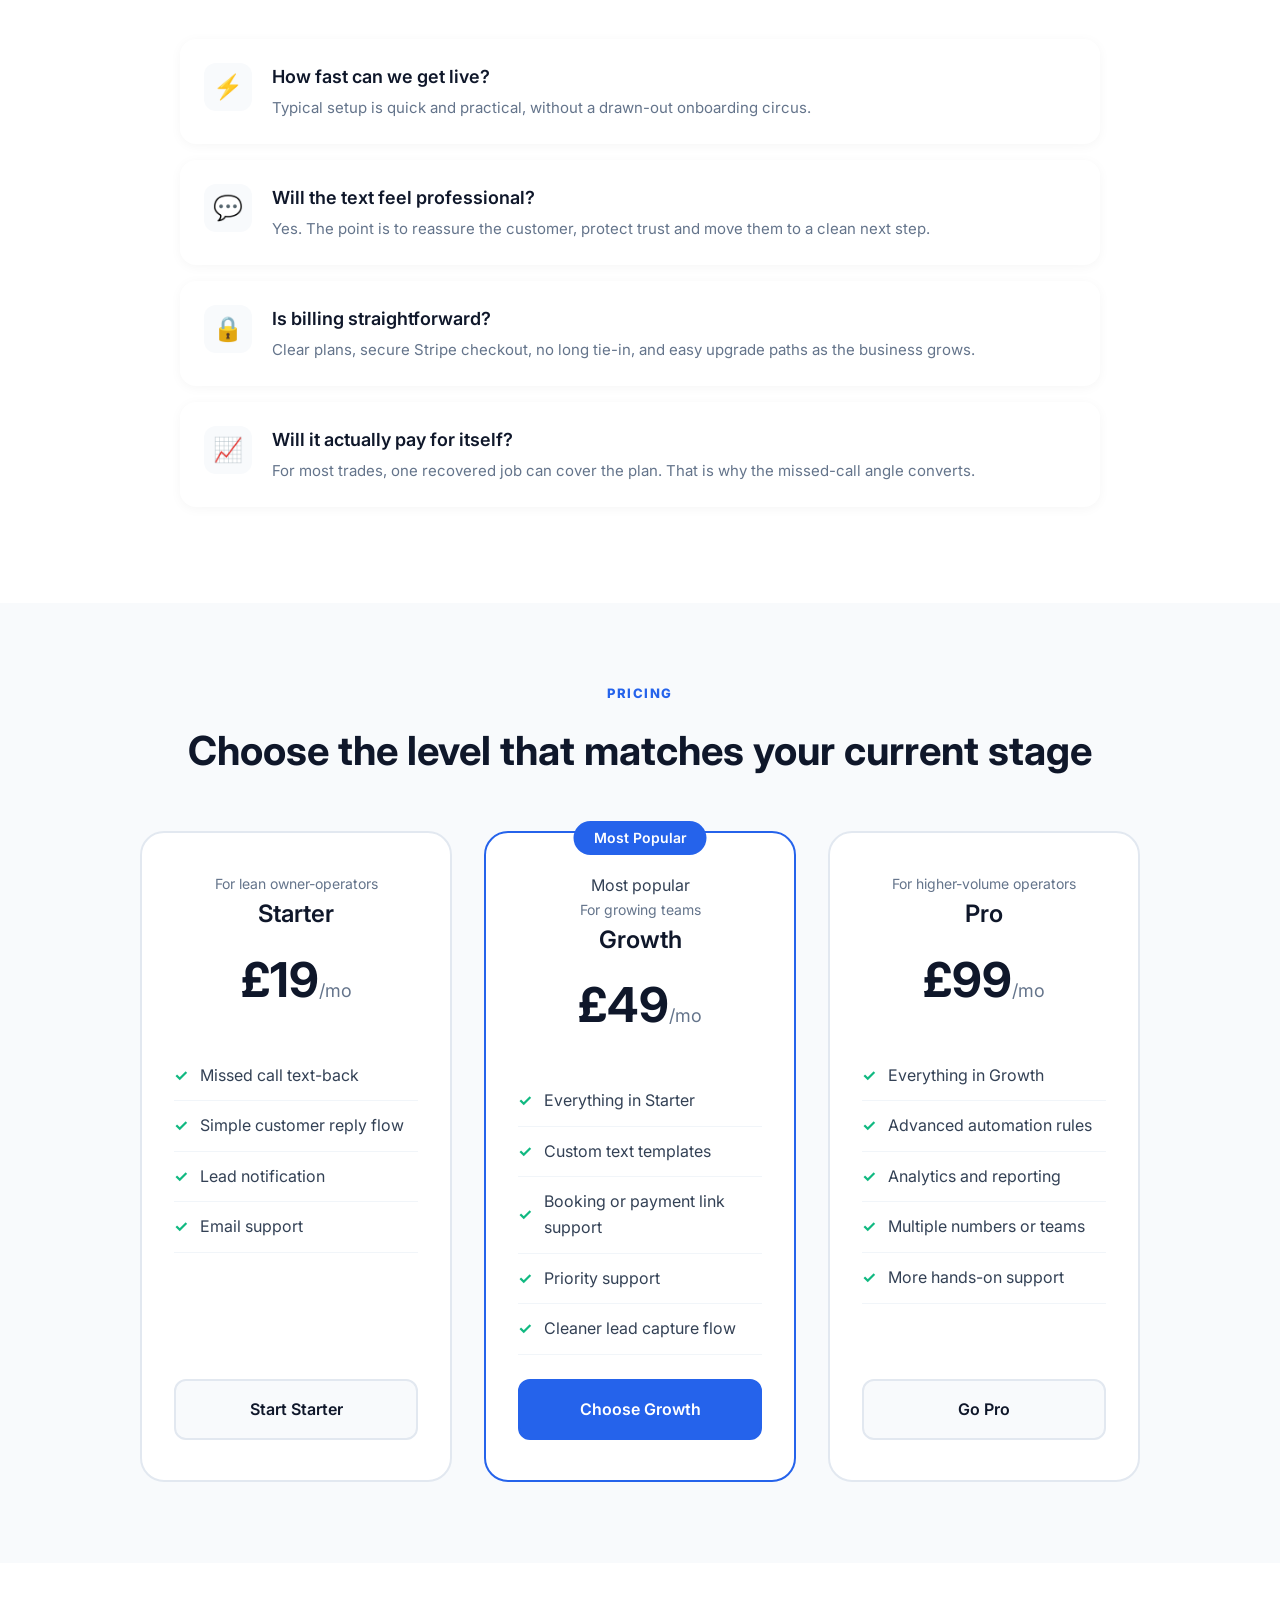
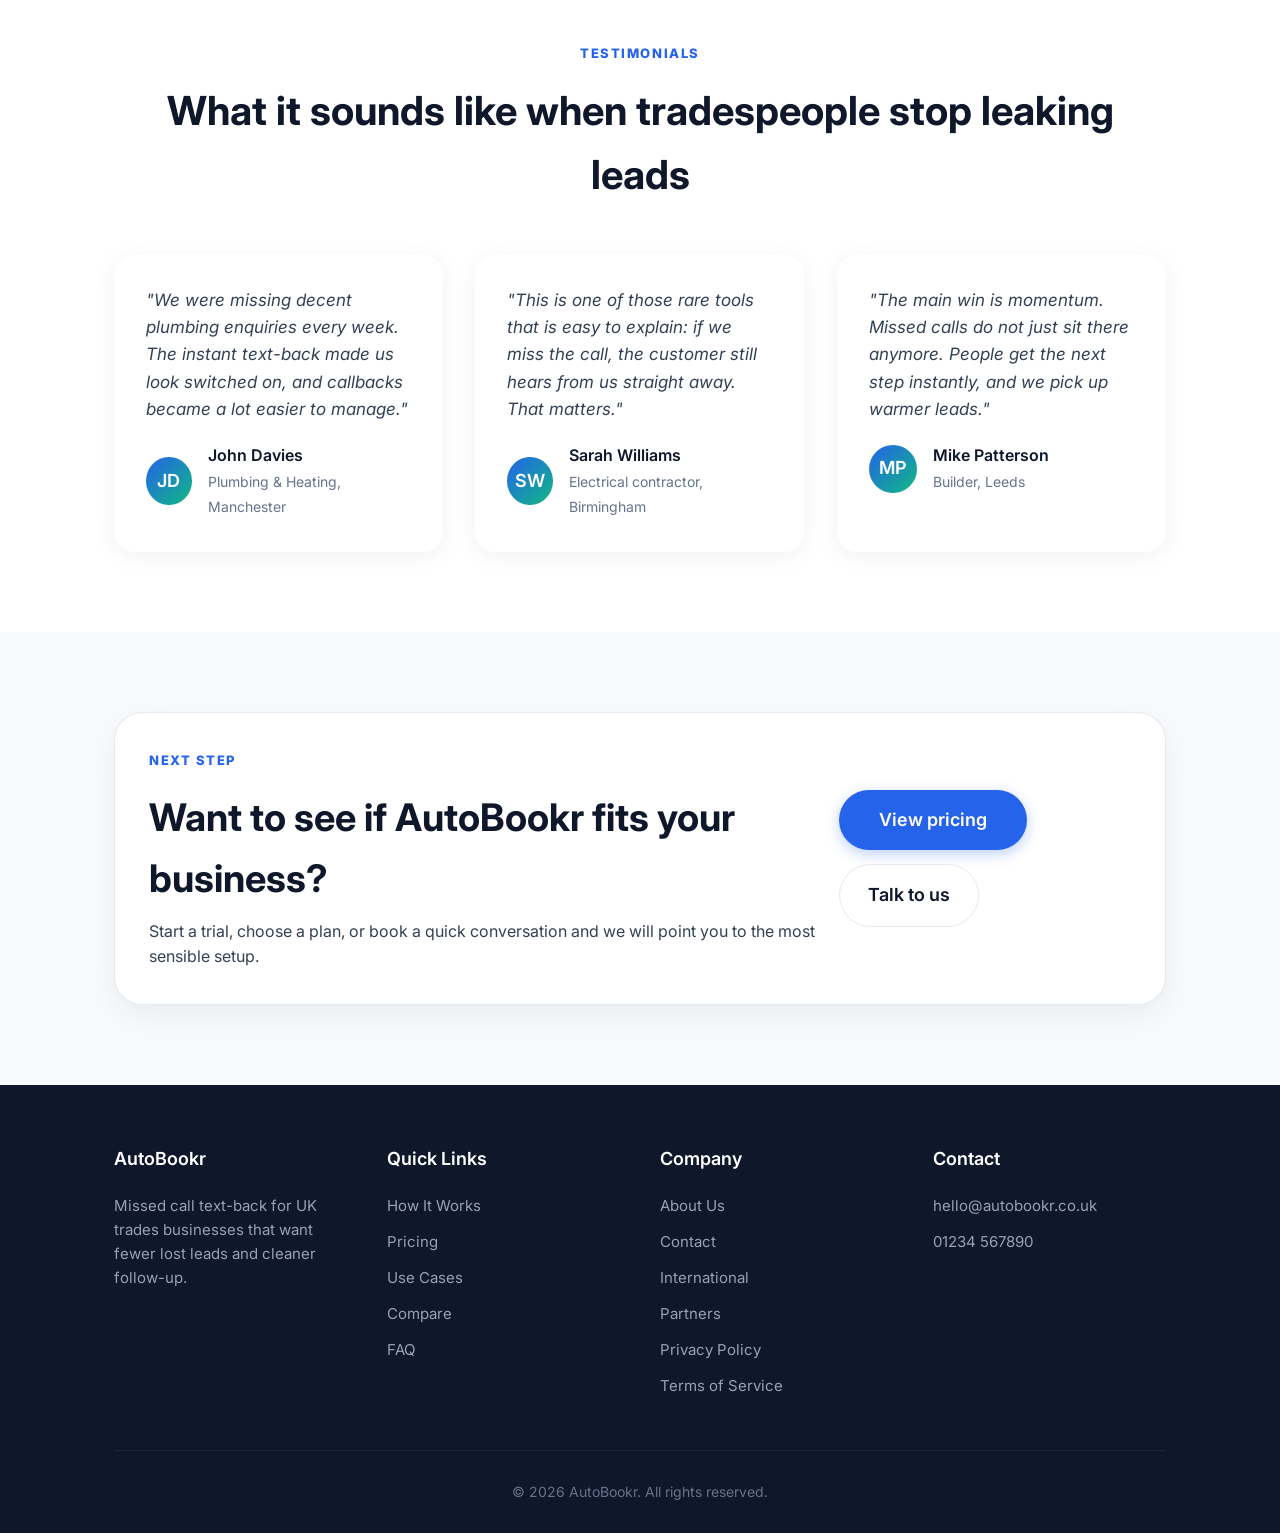
==== commit 5de08b88: "feat: sharpen landing site trust and conversion" ====
--- a/index.html
+++ b/index.html
@@ -3,11 +3,11 @@
 <head>
     <meta charset="UTF-8">
     <meta name="viewport" content="width=device-width, initial-scale=1.0">
-    <title>AutoBookr - Never Miss a Customer Call Again</title>
-    <meta name="description" content="AutoBookr provides instant automated text-back to missed calls for UK trade businesses. Never lose a customer lead again.">
+    <title>AutoBookr | Missed Call Text-Back for UK Trades</title>
+    <meta name="description" content="AutoBookr helps UK trades businesses turn missed calls into booked jobs with instant text-back, simple setup, and transparent monthly pricing.">
     <link rel="preconnect" href="https://fonts.googleapis.com">
     <link rel="preconnect" href="https://fonts.gstatic.com" crossorigin>
-    <link href="https://fonts.googleapis.com/css2?family=Inter:wght@400;500;600;700&display=swap" rel="stylesheet">
+    <link href="https://fonts.googleapis.com/css2?family=Inter:wght@400;500;600;700;800&display=swap" rel="stylesheet">
     <link rel="stylesheet" href="styles.css">
 </head>
 <body>
@@ -24,7 +24,6 @@
                 <li><a href="pricing.html">Pricing</a></li>
                 <li><a href="use-cases.html">Use Cases</a></li>
                 <li><a href="results.html">Results</a></li>
-                <li><a href="success-stories.html">Success Stories</a></li>
                 <li><a href="faq.html">FAQ</a></li>
                 <li><a href="about.html">About</a></li>
                 <li><a href="contact.html">Contact</a></li>
@@ -32,88 +31,135 @@
         </div>
     </nav>
 
-    <div class="top-banner">⚡ Live in under 24 hours • No long contracts • Cancel anytime</div>
-
-    <section class="hero">
+    <div class="top-banner">Built for UK trades • Live fast • No long contracts • Cancel any time</div>
+
+    <section class="hero hero-premium">
         <div class="container">
             <div class="hero-badges">
-                <span class="badge badge-trial">✨ 14-Day Free Trial</span>
-                <span class="badge badge-guarantee">🛡️ 30-Day Money-Back Guarantee</span>
-            </div>
-            <h1>Never miss a <span>booking again</span></h1>
-            <p>AutoBookr instantly texts back missed callers with a booking link - so you stop losing leads while you're on the tools. UK phone numbers. UK compliant.</p>
-            <a href="pricing.html" class="cta-button">Start Recovering Leads</a>
-            <p class="cta-sub">No credit card required for trial • Cancel anytime</p>
-
-            <!-- Social Share Buttons -->
-            <div class="social-share">
-                <span class="share-label">Share this:</span>
-                <div class="share-buttons">
-                    <a href="https://twitter.com/intent/tweet?text=Never%20miss%20a%20booking%20again!%20AutoBookr%20instantly%20texts%20back%20missed%20callers%20for%20UK%20trade%20businesses.&url=https://autobookr.co.uk" target="_blank" class="share-btn twitter" aria-label="Share on Twitter">
-                        <svg width="18" height="18" viewBox="0 0 24 24" fill="currentColor"><path d="M18.244 2.25h3.308l-7.227 8.26 8.502 11.24H16.17l-5.214-6.817L4.99 21.75H1.68l7.73-8.835L1.254 2.25H8.08l4.713 6.231zm-1.161 17.52h1.833L7.084 4.126H5.117z"/></svg>
-                    </a>
-                    <a href="https://www.facebook.com/sharer/sharer.php?u=https://autobookr.co.uk" target="_blank" class="share-btn facebook" aria-label="Share on Facebook">
-                        <svg width="18" height="18" viewBox="0 0 24 24" fill="currentColor"><path d="M24 12.073c0-6.627-5.373-12-12-12s-12 5.373-12 12c0 5.99 4.388 10.954 10.125 11.854v-8.385H7.078v-3.47h3.047V9.43c0-3.007 1.792-4.669 4.533-4.669 1.312 0 2.686.235 2.686.235v2.953H15.83c-1.491 0-1.956.925-1.956 1.874v2.25h3.328l-.532 3.47h-2.796v8.385C19.612 23.027 24 18.062 24 12.073z"/></svg>
-                    </a>
-                    <a href="https://www.linkedin.com/sharing/share-offsite/?url=https://autobookr.co.uk" target="_blank" class="share-btn linkedin" aria-label="Share on LinkedIn">
-                        <svg width="18" height="18" viewBox="0 0 24 24" fill="currentColor"><path d="M20.447 20.452h-3.554v-5.569c0-1.328-.027-3.037-1.852-3.037-1.853 0-2.136 1.445-2.136 2.939v5.667H9.351V9h3.414v1.561h.046c.477-.9 1.637-1.85 3.37-1.85 3.601 0 4.267 2.37 4.267 5.455v6.286zM5.337 7.433c-1.144 0-2.063-.926-2.063-2.065 0-1.138.92-2.063 2.063-2.063 1.14 0 2.064.925 2.064 2.063 0 1.139-.925 2.065-2.064 2.065zm1.782 13.019H3.555V9h3.564v11.452zM22.225 0H1.771C.792 0 0 .774 0 1.729v20.542C0 23.227.792 24 1.771 24h20.451C23.2 24 24 23.227 24 22.271V1.729C24 .774 23.2 0 22.222 0h.003z"/></svg>
-                    </a>
-                    <a href="mailto:?subject=Check%20out%20AutoBookr&body=Hey,%20I%20found%20this%20great%20service%20for%20trade%20businesses%20-%20never%20miss%20a%20booking%20again!%20https://autobookr.co.uk" class="share-btn email" aria-label="Share via Email">
-                        <svg width="18" height="18" viewBox="0 0 24 24" fill="currentColor"><path d="M20 4H4c-1.1 0-1.99.9-1.99 2L2 18c0 1.1.9 2 2 2h16c1.1 0 2-.9 2-2V6c0-1.1-.9-2-2-2zm0 4l-8 5-8-5V6l8 5 8-5v2z"/></svg>
-                    </a>
-                </div>
+                <span class="badge badge-trial">14-day free trial</span>
+                <span class="badge badge-guarantee">Fast UK setup</span>
+                <span class="badge badge-trust">Stripe checkout</span>
+            </div>
+
+            <div class="hero-shell">
+                <div class="hero-copy">
+                    <p class="eyebrow">Missed call recovery for plumbers, electricians, builders, decorators and busy service teams</p>
+                    <h1>When you miss the call, <span>AutoBookr answers first</span></h1>
+                    <p class="hero-lead">Your caller gets an instant text back with the right next step, so you stop losing good jobs while you are on-site, driving, quoting or under a sink.</p>
+
+                    <div class="hero-actions">
+                        <a href="pricing.html" class="cta-button">Start recovering leads</a>
+                        <a href="contact.html" class="secondary-button">Book a quick demo</a>
+                    </div>
+
+                    <div class="micro-proof">
+                        <span>UK-focused</span>
+                        <span>Simple monthly pricing</span>
+                        <span>No card needed for trial</span>
+                    </div>
+                </div>
+
+                <aside class="hero-panel" aria-label="AutoBookr summary">
+                    <div class="hero-panel-card">
+                        <p class="panel-label">What your caller sees</p>
+                        <div class="sms-card">
+                            <span class="sms-time">Missed call detected • sent in seconds</span>
+                            <p>Hi, thanks for calling ABC Plumbing. We are on a job right now, but you can request a callback or book here: yourlink.co.uk/book</p>
+                        </div>
+                        <ul class="panel-checks">
+                            <li>Instant reply after a missed call</li>
+                            <li>Booking or callback link included</li>
+                            <li>You get the lead details straight away</li>
+                        </ul>
+                    </div>
+                </aside>
             </div>
         </div>
     </section>
 
     <section class="section trust-strip-section">
         <div class="container">
-            <div class="trust-strip">
-                <div class="trust-item">🇬🇧 UK Phone Numbers</div>
-                <div class="trust-item">🔐 UK PSDM Compliant</div>
-                <div class="trust-item">⚡ Replies in seconds</div>
-                <div class="trust-item">🔒 Secure Stripe checkout</div>
-            </div>
-        </div>
-    </section>
-
-    <!-- Featured In / Trusted By Section -->
-    <section class="section featured-section">
-        <div class="container">
-            <p class="featured-label">Trusted by trade businesses across the UK</p>
-            <div class="featured-logos">
-                <div class="featured-placeholder">Your Logo Here</div>
-                <div class="featured-placeholder">Your Logo Here</div>
-                <div class="featured-placeholder">Your Logo Here</div>
-                <div class="featured-placeholder">Your Logo Here</div>
-                <div class="featured-placeholder">Your Logo Here</div>
-            </div>
-            <p class="featured-cta">Want to feature your business? <a href="contact.html">Get in touch</a></p>
-        </div>
-    </section>
-
-    <!-- Interactive Pricing Calculator -->
+            <div class="trust-strip trust-strip-strong">
+                <div class="trust-item">UK trades positioning</div>
+                <div class="trust-item">Text back in seconds</div>
+                <div class="trust-item">Secure Stripe billing</div>
+                <div class="trust-item">Straightforward monthly plans</div>
+            </div>
+        </div>
+    </section>
+
+    <section class="section section-tight">
+        <div class="container">
+            <div class="problem-outcome-grid">
+                <div class="problem-card">
+                    <p class="mini-label">The problem</p>
+                    <h2 class="section-title left">Missed calls usually go cold fast</h2>
+                    <p>Most trade businesses are not losing work because they are bad at the job. They are losing work because they are busy doing the job when the phone rings.</p>
+                    <ul class="check-list">
+                        <li>Calls come in while you are driving or on the tools</li>
+                        <li>New enquiries move on if nobody responds quickly</li>
+                        <li>Callbacks get forgotten once the day gets hectic</li>
+                    </ul>
+                </div>
+                <div class="problem-card outcome-card">
+                    <p class="mini-label">The outcome</p>
+                    <h3>AutoBookr keeps the lead warm until you can respond properly</h3>
+                    <ul class="metric-list">
+                        <li><strong>Instant reply:</strong> caller gets a fast, professional text-back</li>
+                        <li><strong>Cleaner handoff:</strong> booking link or callback route is already there</li>
+                        <li><strong>Less admin:</strong> fewer manual chases and less phone tag</li>
+                        <li><strong>Higher trust:</strong> your business looks organised even when you are flat out</li>
+                    </ul>
+                </div>
+            </div>
+        </div>
+    </section>
+
+    <section class="how-it-works section section-alt" id="how-it-works">
+        <div class="container">
+            <p class="mini-label align-center">How it works</p>
+            <h2 class="section-title">Set it up once. Let it do the chasing.</h2>
+            <div class="steps">
+                <div class="step">
+                    <div class="step-number">1</div>
+                    <h3>You miss the call</h3>
+                    <p>If you cannot answer, AutoBookr detects the missed call and triggers your chosen reply flow.</p>
+                </div>
+                <div class="step">
+                    <div class="step-number">2</div>
+                    <h3>Your caller gets a text</h3>
+                    <p>The text can explain you are busy, set expectations, and send them to book, request a callback or pay a callout fee.</p>
+                </div>
+                <div class="step">
+                    <div class="step-number">3</div>
+                    <h3>You pick up warm leads</h3>
+                    <p>Instead of a dead missed call, you get an enquiry that already has momentum.</p>
+                </div>
+            </div>
+        </div>
+    </section>
+
     <section class="section calculator-section">
         <div class="container">
-            <h2 class="section-title">💰 Calculate Your Revenue Recovery</h2>
-            <p class="section-subtitle">See how much you could earn back with AutoBookr</p>
-            
+            <p class="mini-label align-center">Revenue calculator</p>
+            <h2 class="section-title">See what missed calls may really be costing you</h2>
+            <p class="section-subtitle">Use realistic numbers for your business and compare the upside against the monthly plan cost.</p>
             <div class="calculator-box">
                 <div class="calculator-inputs">
                     <div class="calc-input-group">
-                        <label for="avgJobValue">Average Job Value (£)</label>
-                        <input type="number" id="avgJobValue" value="350" min="50" max="5000" step="10">
+                        <label for="avgJobValue">Average job value (£)</label>
+                        <input type="number" id="avgJobValue" value="280" min="50" max="5000" step="10">
                     </div>
                     <div class="calc-input-group">
-                        <label for="missedCalls">Missed Calls per Week</label>
-                        <input type="number" id="missedCalls" value="15" min="1" max="200">
+                        <label for="missedCalls">Missed calls per week</label>
+                        <input type="number" id="missedCalls" value="12" min="1" max="200">
                     </div>
                     <div class="calc-input-group">
-                        <label for="recoveryRate">Recovery Rate (%)</label>
-                        <input type="number" id="recoveryRate" value="60" min="10" max="100">
+                        <label for="recoveryRate">Lead recovery rate (%)</label>
+                        <input type="number" id="recoveryRate" value="35" min="5" max="100">
                     </div>
                     <div class="calc-input-group">
-                        <label for="planType">AutoBookr Plan</label>
+                        <label for="planType">Plan</label>
                         <select id="planType">
                             <option value="19">Starter (£19/mo)</option>
                             <option value="49" selected>Growth (£49/mo)</option>
@@ -121,73 +167,51 @@
                         </select>
                     </div>
                 </div>
-                
+
                 <div class="calculator-results">
                     <div class="calc-result-card">
-                        <span class="calc-label">Weekly Recovery</span>
-                        <span class="calc-value" id="weeklyRecovery">£315</span>
+                        <span class="calc-label">Weekly recovery</span>
+                        <span class="calc-value" id="weeklyRecovery">£1,176</span>
                     </div>
                     <div class="calc-result-card highlight">
-                        <span class="calc-label">Monthly Recovery</span>
-                        <span class="calc-value" id="monthlyRecovery">£1,260</span>
+                        <span class="calc-label">Monthly recovery</span>
+                        <span class="calc-value" id="monthlyRecovery">£4,704</span>
                     </div>
                     <div class="calc-result-card">
-                        <span class="calc-label">Annual Recovery</span>
-                        <span class="calc-value" id="annualRecovery">£15,120</span>
+                        <span class="calc-label">Annual recovery</span>
+                        <span class="calc-value" id="annualRecovery">£56,448</span>
                     </div>
                     <div class="calc-result-card profit">
-                        <span class="calc-label">Net Profit (Monthly)</span>
-                        <span class="calc-value" id="netProfit">£1,211</span>
-                        <span class="calc-note">After AutoBookr cost</span>
-                    </div>
-                </div>
-            </div>
-            
-            <p class="calculator-disclaimer">*Estimates based on typical recovery rates. Actual results may vary.</p>
-        </div>
-    </section>
-
-    <section class="section section-alt roi-section">
-        <div class="container">
-            <h2 class="section-title">One Missed Job Can Cover Your Plan</h2>
-            <div class="roi-grid">
-                <div class="roi-card">
-                    <h3>Example: 2 missed jobs recovered</h3>
-                    <p class="roi-number">£700</p>
-                    <p>At ~£350 average job value, recovering just 2 jobs/month can add serious revenue.</p>
-                </div>
-                <div class="roi-card">
-                    <h3>Plan cost comparison</h3>
-                    <p class="roi-number">£19-£99</p>
-                    <p>Even Starter can pay for itself quickly when missed calls stop slipping through.</p>
-                </div>
-                <div class="roi-card">
-                    <h3>Time back each week</h3>
-                    <p class="roi-number">4+ hrs</p>
-                    <p>Automated replies reduce phone-tag and admin chasing, so you can focus on paid work.</p>
-                </div>
-            </div>
+                        <span class="calc-label">Net monthly upside</span>
+                        <span class="calc-value" id="netProfit">£4,655</span>
+                        <span class="calc-note">Estimate after plan cost</span>
+                    </div>
+                </div>
+            </div>
+            <p class="calculator-disclaimer">Illustrative estimate only, but it gives buyers a much more honest commercial picture than "just £49 a month".</p>
         </div>
     </section>
 
     <section class="section">
         <div class="container">
-            <h2 class="section-title">Real Results from Real Trades</h2>
-            <div class="roi-grid">
-                <div class="roi-card">
-                    <h3>Atlas Plumbing (Bristol)</h3>
-                    <p class="roi-number">£8,400/mo</p>
-                    <p>Extra revenue from 47 missed calls recovered monthly</p>
-                </div>
-                <div class="roi-card">
-                    <h3>SparkRight Electrical</h3>
-                    <p class="roi-number">£5,760/mo</p>
-                    <p>Extra revenue from 32 missed calls recovered monthly</p>
-                </div>
-                <div class="roi-card">
-                    <h3>LM Decorating</h3>
-                    <p class="roi-number">£4,200/mo</p>
-                    <p>Extra revenue from 28 missed calls recovered monthly</p>
+            <p class="mini-label align-center">Why buyers say yes</p>
+            <h2 class="section-title">Everything a small trade business needs. None of the bloated nonsense.</h2>
+            <div class="feature-grid feature-grid-polished">
+                <div class="feature-card">
+                    <h3>Built around real trade workflows</h3>
+                    <p>Made for businesses that spend the day on-site, in the van, quoting, invoicing and trying to keep up with the phone.</p>
+                </div>
+                <div class="feature-card">
+                    <h3>Professional first response</h3>
+                    <p>Your business still feels responsive and switched on, even when nobody can safely answer right away.</p>
+                </div>
+                <div class="feature-card">
+                    <h3>Easy to explain to your team</h3>
+                    <p>No complicated training or dashboard obsession. Just a simple system that protects missed-call revenue.</p>
+                </div>
+                <div class="feature-card">
+                    <h3>Commercially sensible pricing</h3>
+                    <p>Low monthly cost, fast setup, and obvious ROI if you miss even a small number of decent enquiries.</p>
                 </div>
             </div>
         </div>
@@ -195,365 +219,124 @@
 
     <section class="section section-alt">
         <div class="container">
-            <h2 class="section-title">Who AutoBookr Is For</h2>
-            <div class="compare-grid">
+            <p class="mini-label align-center">Use cases</p>
+            <h2 class="section-title">A strong fit if your phone matters but you cannot always answer it</h2>
+            <div class="compare-grid audience-grid">
                 <div class="compare-card">
-                    <h3>✓ Who This Is For</h3>
+                    <h3>Best fit</h3>
                     <ul>
-                        <li>Plumbers, electricians, builders, decorators</li>
-                        <li>Trade businesses missing calls daily</li>
-                        <li>Small teams without dedicated receptionist</li>
-                        <li>Anyone wanting to recover lost leads</li>
+                        <li>Plumbers and heating engineers</li>
+                        <li>Electricians and alarm installers</li>
+                        <li>Builders, roofers and joiners</li>
+                        <li>Decorators and flooring teams</li>
+                        <li>Small offices with no full-time receptionist</li>
                     </ul>
                 </div>
                 <div class="compare-card muted">
-                    <h3>✗ Who This Is Not For</h3>
+                    <h3>Probably not for you</h3>
                     <ul>
-                        <li>Businesses always answering phones</li>
-                        <li>Large enterprises (100+ employees)</li>
-                        <li>Businesses with no phone enquiries</li>
-                        <li>Those wanting full receptionist service</li>
-                    </ul>
-                </div>
-            </div>
-        </div>
-    </section>
-
-    <section class="how-it-works section" id="how-it-works">
-        <div class="container">
-            <h2 class="section-title">How It Works</h2>
-            <div class="steps">
-                <div class="step">
-                    <div class="step-number">1</div>
-                    <h3>Customer Calls</h3>
-                    <p>A potential customer rings your business number. If you're unavailable, we detect the missed call instantly.</p>
-                </div>
-                <div class="step">
-                    <div class="step-number">2</div>
-                    <h3>Instant SMS with Booking Link</h3>
-                    <p>Within seconds, an automated text with a booking link is sent to the caller. They can book instantly - no phone tag needed.</p>
-                </div>
-                <div class="step">
-                    <div class="step-number">3</div>
-                    <h3>You Get the Lead</h3>
-                    <p>Customer replies or clicks through to book. You get notified with all the details to follow up.</p>
-                </div>
-            </div>
-        </div>
-    </section>
-
-    <section class="pricing section" id="pricing">
-        <div class="container">
-            <h2 class="section-title">Simple, Transparent Pricing</h2>
+                        <li>Businesses that already answer nearly every call</li>
+                        <li>Companies with no real phone-based lead flow</li>
+                        <li>Teams expecting a full call centre or live receptionist</li>
+                        <li>Enterprise procurement-led rollouts needing custom compliance packs first</li>
+                    </ul>
+                </div>
+            </div>
+        </div>
+    </section>
+
+    <section class="section">
+        <div class="container">
+            <p class="mini-label align-center">Proof and trust</p>
+            <h2 class="section-title">The buyer questions this page should answer</h2>
+            <div class="benefits-list trust-benefits">
+                <div class="benefit-item">
+                    <div class="benefit-icon">⚡</div>
+                    <div class="benefit-content">
+                        <h3>How fast can we get live?</h3>
+                        <p>Typical setup is quick and practical, without a drawn-out onboarding circus.</p>
+                    </div>
+                </div>
+                <div class="benefit-item">
+                    <div class="benefit-icon">💬</div>
+                    <div class="benefit-content">
+                        <h3>Will the text feel professional?</h3>
+                        <p>Yes. The point is to reassure the customer, protect trust and move them to a clean next step.</p>
+                    </div>
+                </div>
+                <div class="benefit-item">
+                    <div class="benefit-icon">🔒</div>
+                    <div class="benefit-content">
+                        <h3>Is billing straightforward?</h3>
+                        <p>Clear plans, secure Stripe checkout, no long tie-in, and easy upgrade paths as the business grows.</p>
+                    </div>
+                </div>
+                <div class="benefit-item">
+                    <div class="benefit-icon">📈</div>
+                    <div class="benefit-content">
+                        <h3>Will it actually pay for itself?</h3>
+                        <p>For most trades, one recovered job can cover the plan. That is why the missed-call angle converts.</p>
+                    </div>
+                </div>
+            </div>
+        </div>
+    </section>
+
+    <section class="pricing section section-alt" id="pricing">
+        <div class="container">
+            <p class="mini-label align-center">Pricing</p>
+            <h2 class="section-title">Choose the level that matches your current stage</h2>
             <div class="pricing-grid">
                 <div class="pricing-card">
+                    <p class="plan-tag">For lean owner-operators</p>
                     <h3>Starter</h3>
                     <div class="price">£19<span>/mo</span></div>
                     <ul>
-                        <li>Missed call detection</li>
-                        <li>Basic automated text-back</li>
-                        <li>Caller notification</li>
+                        <li>Missed call text-back</li>
+                        <li>Simple customer reply flow</li>
+                        <li>Lead notification</li>
                         <li>Email support</li>
                     </ul>
-                    <a href="https://buy.stripe.com/test_dRm28qbvL5L8gEjdN0a3u00" class="pricing-btn">Choose Starter</a>
+                    <a href="https://buy.stripe.com/test_dRm28qbvL5L8gEjdN0a3u00" class="pricing-btn">Start Starter</a>
                 </div>
                 <div class="pricing-card featured">
+                    <div class="pricing-badge">Most popular</div>
+                    <p class="plan-tag">For growing teams</p>
                     <h3>Growth</h3>
                     <div class="price">£49<span>/mo</span></div>
                     <ul>
                         <li>Everything in Starter</li>
-                        <li>Stripe payment link</li>
-                        <li>Custom message templates</li>
+                        <li>Custom text templates</li>
+                        <li>Booking or payment link support</li>
                         <li>Priority support</li>
-                        <li>Lead notifications</li>
+                        <li>Cleaner lead capture flow</li>
                     </ul>
                     <a href="https://buy.stripe.com/test_bJe14m2Zf7TgfAf6kya3u01" class="pricing-btn">Choose Growth</a>
                 </div>
                 <div class="pricing-card">
+                    <p class="plan-tag">For higher-volume operators</p>
                     <h3>Pro</h3>
                     <div class="price">£99<span>/mo</span></div>
                     <ul>
                         <li>Everything in Growth</li>
-                        <li>Full automation rules</li>
-                        <li>Analytics dashboard</li>
-                        <li>Multiple phone numbers</li>
-                        <li>Dedicated account manager</li>
-                        <li>API access</li>
-                    </ul>
-                    <a href="https://buy.stripe.com/test_00wcN40R7ehEewb7oCa3u02" class="pricing-btn">Choose Pro</a>
-                </div>
-            </div>
-        </div>
-    </section>
-
-    <section class="section section-alt">
-        <div class="container">
-            <h2 class="section-title">How We Compare</h2>
-            <div class="compare-grid">
-                <div class="compare-card">
-                    <h3>AutoBookr</h3>
-                    <ul>
-                        <li>Built specifically for UK trades</li>
-                        <li>Fast setup (same day typical)</li>
-                        <li>From £19/month entry point</li>
-                        <li>Clear upgrade path to AI receptionist</li>
-                    </ul>
-                </div>
-                <div class="compare-card muted">
-                    <h3>Generic alternatives</h3>
-                    <ul>
-                        <li>Often broad SMB focus, less trade-specific</li>
-                        <li>Longer setup + custom work</li>
-                        <li>Higher starting costs in many cases</li>
-                        <li>Less clear missed-call ROI framing</li>
-                    </ul>
-                </div>
-            </div>
-        </div>
-    </section>
-
-    </section>
-
-    <!-- Case Study Downloads -->
-    <section class="section case-studies-section">
-        <div class="container">
-            <h2 class="section-title">📄 Download Case Studies</h2>
-            <p class="section-subtitle">Real results from real UK trade businesses</p>
-            
-            <div class="case-study-grid">
-                <div class="case-study-card">
-                    <div class="case-study-icon">🚿</div>
-                    <h3>Atlas Plumbing</h3>
-                    <p class="case-study-tag">Plumbing • Bristol</p>
-                    <p class="case-study-stat">£8,400/mo revenue recovered</p>
-                    <p class="case-study-desc">How a 3-person plumbing team stopped losing 47 leads monthly.</p>
-                    <a href="#" class="case-study-download" data-case="plumbing">
-                        <svg width="18" height="18" viewBox="0 0 24 24" fill="none" stroke="currentColor" stroke-width="2">
-                            <path d="M21 15v4a2 2 0 0 1-2 2H5a2 2 0 0 1-2-2v-4"/>
-                            <polyline points="7 10 12 15 17 10"/>
-                            <line x1="12" y1="15" x2="12" y2="3"/>
-                        </svg>
-                        Download PDF Case Study
-                    </a>
-                </div>
-                
-                <div class="case-study-card">
-                    <div class="case-study-icon">⚡</div>
-                    <h3>SparkRight Electrical</h3>
-                    <p class="case-study-tag">Electrical • Birmingham</p>
-                    <p class="case-study-stat">£5,760/mo revenue recovered</p>
-                    <p class="case-study-desc">Recovering 32 missed calls monthly with automated text-back.</p>
-                    <a href="#" class="case-study-download" data-case="electrical">
-                        <svg width="18" height="18" viewBox="0 0 24 24" fill="none" stroke="currentColor" stroke-width="2">
-                            <path d="M21 15v4a2 2 0 0 1-2 2H5a2 2 0 0 1-2-2v-4"/>
-                            <polyline points="7 10 12 15 17 10"/>
-                            <line x1="12" y1="15" x2="12" y2="3"/>
-                        </svg>
-                        Download PDF Case Study
-                    </a>
-                </div>
-                
-                <div class="case-study-card">
-                    <div class="case-study-icon">🎨</div>
-                    <h3>LM Decorating</h3>
-                    <p class="case-study-tag">Painting & Decorating • Leeds</p>
-                    <p class="case-study-stat">£4,200/mo revenue recovered</p>
-                    <p class="case-study-desc">How a decorating business doubled bookings in 60 days.</p>
-                    <a href="#" class="case-study-download" data-case="decorating">
-                        <svg width="18" height="18" viewBox="0 0 24 24" fill="none" stroke="currentColor" stroke-width="2">
-                            <path d="M21 15v4a2 2 0 0 1-2 2H5a2 2 0 0 1-2-2v-4"/>
-                            <polyline points="7 10 12 15 17 10"/>
-                            <line x1="12" y1="15" x2="12" y2="3"/>
-                        </svg>
-                        Download PDF Case Study
-                    </a>
-                </div>
-            </div>
-            
-            <p class="case-study-cta">Want us to feature your success story? <a href="contact.html">Get in touch</a></p>
-        </div>
-    </section>
-
-    <!-- Partnership & Affiliate Program -->
-    <section class="section section-alt partnership-section">
-        <div class="container">
-            <h2 class="section-title">🤝 Partner With Us</h2>
-            <p class="section-subtitle">Join our partner program and earn while helping trade businesses</p>
-            
-            <div class="partnership-grid">
-                <div class="partnership-card">
-                    <div class="partner-icon">💼</div>
-                    <h3>Trade Associations</h3>
-                    <p>Partner with your members to help them never miss a booking. Exclusive group rates for association members.</p>
-                    <a href="contact.html" class="partner-cta">Become a Partner</a>
-                </div>
-                
-                <div class="partnership-card">
-                    <div class="partner-icon">🛠️</div>
-                    <h3>Trade Suppliers</h3>
-                    <p>Offer AutoBookr as a value-add to your trade customers. Revenue share available for qualified referrals.</p>
-                    <a href="contact.html" class="partner-cta">Partner Program</a>
-                </div>
-                
-                <div class="partnership-card">
-                    <div class="partner-icon">📱</div>
-                    <h3>Affiliate Marketing</h3>
-                    <p>Earn 20% recurring commission for every customer you refer. Track links, monitor earnings, get paid monthly.</p>
-                    <a href="#" class="partner-cta" id="affiliate-signup">Join Affiliate Program</a>
-                </div>
-                
-                <div class="partnership-card">
-                    <div class="partner-icon">🎓</div>
-                    <h3>Training Providers</h3>
-                    <p>Include AutoBookr in your business training programmes. Help trainees capture every lead.</p>
-                    <a href="contact.html" class="partner-cta">Discuss Partnership</a>
-                </div>
-            </div>
-        </div>
-    </section>
-
-    <!-- Volume Discounts for Multiple Locations -->
-    <section class="section volume-discount-section">
-        <div class="container">
-            <h2 class="section-title">🏪 Multi-Location Discounts</h2>
-            <p class="section-subtitle">Running multiple branches? Save more with volume pricing</p>
-            
-            <div class="volume-table-wrapper">
-                <table class="volume-table">
-                    <thead>
-                        <tr>
-                            <th>Locations</th>
-                            <th>Discount</th>
-                            <th>Starter (per loc)</th>
-                            <th>Growth (per loc)</th>
-                            <th>Pro (per loc)</th>
-                        </tr>
-                    </thead>
-                    <tbody>
-                        <tr>
-                            <td>1 location</td>
-                            <td><span class="discount-badge">Standard</span></td>
-                            <td>£19</td>
-                            <td>£49</td>
-                            <td>£99</td>
-                        </tr>
-                        <tr>
-                            <td>2-3 locations</td>
-                            <td><span class="discount-badge popular">15% off</span></td>
-                            <td>£16/mo</td>
-                            <td>£42/mo</td>
-                            <td>£84/mo</td>
-                        </tr>
-                        <tr>
-                            <td>4-5 locations</td>
-                            <td><span class="discount-badge">25% off</span></td>
-                            <td>£14/mo</td>
-                            <td>£37/mo</td>
-                            <td>£74/mo</td>
-                        </tr>
-                        <tr>
-                            <td>6-10 locations</td>
-                            <td><span class="discount-badge">35% off</span></td>
-                            <td>£12/mo</td>
-                            <td>£32/mo</td>
-                            <td>£64/mo</td>
-                        </tr>
-                        <tr>
-                            <td>10+ locations</td>
-                            <td><span class="discount-badge">Custom</span></td>
-                            <td colspan="3" class="custom-quote"><a href="contact.html">Contact us for custom quote →</a></td>
-                        </tr>
-                    </tbody>
-                </table>
-            </div>
-            
-            <p class="volume-note">📞 Call us on 01234 567890 for multi-location setup assistance</p>
-        </div>
-    </section>
-
-    <!-- UK Coverage Badge -->
-    <section class="section section-alt uk-coverage-section">
-        <div class="container">
-            <h2 class="section-title">🗺️ UK-Wide Coverage</h2>
-            <p class="section-subtitle">AutoBookr works across the entire United Kingdom</p>
-            
-            <div class="coverage-container">
-                <div class="uk-map-badge">
-                    <div class="uk-map">
-                        <svg viewBox="0 0 300 350" class="uk-svg">
-                            <!-- Simplified UK map outline -->
-                            <path d="M120,20 L140,15 L160,18 L180,15 L200,20 L220,18 L240,25 L250,40 L255,60 L260,80 L265,100 L270,120 L275,140 L280,160 L285,180 L290,200 L295,220 L295,240 L290,260 L285,280 L280,300 L270,315 L255,325 L240,330 L220,335 L200,340 L180,345 L160,342 L140,340 L120,335 L105,325 L95,310 L90,290 L85,270 L80,250 L75,230 L70,210 L65,190 L60,170 L55,150 L50,130 L45,110 L50,90 L55,70 L65,50 L80,35 L100,22 Z" 
-                                  fill="var(--primary)" opacity="0.3"/>
-                            <!-- Scotland -->
-                            <path d="M150,20 L160,15 L170,18 L175,30 L180,45 L178,60 L175,75 L170,90 L165,105 L160,120 L155,135 L150,150 L145,165 L140,180 L135,195 L130,210 L125,225 L120,240 L118,255 L115,270 L120,280 L130,285 L140,280 L148,270 L152,255 L155,240 L158,225 L160,210 L162,195 L165,180 L168,165 L170,150 L172,135 L175,120 L178,105 L180,90 L182,75 L180,60 L178,45 L175,30 L170,20 Z" 
-                                  fill="var(--primary)" opacity="0.5"/>
-                            <!-- England -->
-                            <path d="M95,310 L110,300 L125,290 L140,285 L160,280 L180,278 L200,280 L220,285 L240,295 L250,305 L255,320 L250,335 L235,345 L215,350 L195,352 L175,350 L155,345 L135,338 L115,328 L100,318 Z" 
-                                  fill="var(--primary)" opacity="0.6"/>
-                            <!-- Wales -->
-                            <path d="M130,295 L145,290 L155,300 L160,320 L155,340 L145,350 L135,355 L125,350 L120,335 L125,315 Z" 
-                                  fill="var(--primary)" opacity="0.6"/>
-                            <!-- NI -->
-                            <ellipse cx="95" cy="200" rx="20" ry="35" fill="var(--primary)" opacity="0.5"/>
-                            <!-- Coverage dots -->
-                            <circle cx="150" cy="180" r="8" fill="var(--accent)"/>
-                            <circle cx="200" cy="280" r="10" fill="var(--accent)"/>
-                            <circle cx="220" cy="250" r="6" fill="var(--accent)"/>
-                            <circle cx="130" cy="310" r="7" fill="var(--accent)"/>
-                            <circle cx="175" cy="320" r="8" fill="var(--accent)"/>
-                            <circle cx="95" cy="200" r="5" fill="var(--accent)"/>
-                        </svg>
-                    </div>
-                    <div class="coverage-badges-list">
-                        <div class="coverage-badge-item">
-                            <span class="coverage-icon">📞</span>
-                            <span>UK Phone Numbers</span>
-                        </div>
-                        <div class="coverage-badge-item">
-                            <span class="coverage-icon">💬</span>
-                            <span>SMS Delivery</span>
-                        </div>
-                        <div class="coverage-badge-item">
-                            <span class="coverage-icon">🔐</span>
-                            <span>UK Data Compliant</span>
-                        </div>
-                        <div class="coverage-badge-item">
-                            <span class="coverage-icon">🌍</span>
-                            <span>All Regions</span>
-                        </div>
-                    </div>
-                </div>
-                
-                <div class="coverage-cities">
-                    <h4>Major Service Areas</h4>
-                    <div class="city-tags">
-                        <span class="city-tag">London</span>
-                        <span class="city-tag">Manchester</span>
-                        <span class="city-tag">Birmingham</span>
-                        <span class="city-tag">Leeds</span>
-                        <span class="city-tag">Glasgow</span>
-                        <span class="city-tag">Liverpool</span>
-                        <span class="city-tag">Bristol</span>
-                        <span class="city-tag">Edinburgh</span>
-                        <span class="city-tag">Cardiff</span>
-                        <span class="city-tag">Belfast</span>
-                        <span class="city-tag">Newcastle</span>
-                        <span class="city-tag">Sheffield</span>
-                        <span class="city-tag">Nottingham</span>
-                        <span class="city-tag">Southampton</span>
-                        <span class="city-tag">+ Many more</span>
-                    </div>
-                </div>
-            </div>
-        </div>
-    </section>
-
-    <section class="testimonials section" id="testimonials">
-        <div class="container">
-            <h2 class="section-title">What Our Customers Say</h2>
+                        <li>Advanced automation rules</li>
+                        <li>Analytics and reporting</li>
+                        <li>Multiple numbers or teams</li>
+                        <li>More hands-on support</li>
+                    </ul>
+                    <a href="https://buy.stripe.com/test_00wcN40R7ehEewb7oCa3u02" class="pricing-btn">Go Pro</a>
+                </div>
+            </div>
+        </div>
+    </section>
+
+    <section class="section">
+        <div class="container">
+            <p class="mini-label align-center">Testimonials</p>
+            <h2 class="section-title">What it sounds like when tradespeople stop leaking leads</h2>
             <div class="testimonial-grid">
                 <div class="testimonial">
-                    <p>"Since using AutoBookr, we've not lost a single potential customer to a missed call. The automation is brilliant!"</p>
+                    <p>"We were missing decent plumbing enquiries every week. The instant text-back made us look switched on, and callbacks became a lot easier to manage."</p>
                     <div class="testimonial-author">
                         <div class="testimonial-avatar">JD</div>
                         <div class="testimonial-info">
@@ -563,22 +346,22 @@
                     </div>
                 </div>
                 <div class="testimonial">
-                    <p>"Game changer for our electrical business. Customers love the quick response and we're booking more jobs than ever."</p>
+                    <p>"This is one of those rare tools that is easy to explain: if we miss the call, the customer still hears from us straight away. That matters."</p>
                     <div class="testimonial-author">
                         <div class="testimonial-avatar">SW</div>
                         <div class="testimonial-info">
                             <h4>Sarah Williams</h4>
-                            <span>Williams Electric, Birmingham</span>
+                            <span>Electrical contractor, Birmingham</span>
                         </div>
                     </div>
                 </div>
                 <div class="testimonial">
-                    <p>"The payment link feature alone has saved us hours of admin. Highly recommend for any trade business."</p>
+                    <p>"The main win is momentum. Missed calls do not just sit there anymore. People get the next step instantly, and we pick up warmer leads."</p>
                     <div class="testimonial-author">
                         <div class="testimonial-avatar">MP</div>
                         <div class="testimonial-info">
                             <h4>Mike Patterson</h4>
-                            <span>Patterson Builders, Leeds</span>
+                            <span>Builder, Leeds</span>
                         </div>
                     </div>
                 </div>
@@ -586,95 +369,18 @@
         </div>
     </section>
 
-    <section class="section">
-        <div class="container">
-            <h2 class="section-title">Why AutoBookr?</h2>
-            <div class="benefits-list">
-                <div class="benefit-item">
-                    <div class="benefit-icon">🔐</div>
-                    <div class="benefit-content">
-                        <h3>UK Compliant</h3>
-                        <p>UK phone numbers with PSDM compliance. Your data stays in the UK - unlike US competitors.</p>
-                </div>
-                    </div>
-                <div class="benefit-item">
-                    <div class="benefit-icon">💰</div>
-                    <div class="benefit-content">
-                        <h3>Never Lose a Lead</h3>
-                        <p>Every missed call is an opportunity lost. AutoBookr ensures every caller gets an instant response, 24/7.</p>
-                    </div>
-                </div>
-                <div class="benefit-item">
-                    <div class="benefit-icon">⏱️</div>
-                    <div class="benefit-content">
-                        <h3>Save Hours Every Week</h3>
-                        <p>No more playing phone tag. Automated text-back handles the follow-up while you focus on the job.</p>
-                    </div>
-                </div>
-                <div class="benefit-item">
-                    <div class="benefit-icon">📈</div>
-                    <div class="benefit-content">
-                        <h3>Book More Jobs</h3>
-                        <p>Fast response times mean higher conversion. Customers are more likely to book with businesses that reply instantly.</p>
-                    </div>
-                </div>
-                <div class="benefit-item">
-                    <div class="benefit-icon">🔧</div>
-                    <div class="benefit-content">
-                        <h3>Built for Trades</h3>
-                        <p>Designed specifically for UK trade businesses - plumbers, electricians, builders, decorators, and more.</p>
-                    </div>
-                </div>
-            </div>
-        </div>
-    </section>
-
-    <section class="section">
-        <div class="container">
-            <h2 class="section-title">Customer Portal (Coming Next)</h2>
-            <div class="portal-preview">
-                <p>Yes - customers will get a secure sign-in to manage their settings and billing.</p>
-                <ul>
-                    <li>Edit SMS templates and business hours</li>
-                    <li>Update notification number and service area</li>
-                    <li>Track missed calls, replies, and lead conversions</li>
-                    <li>View subscription status and invoices</li>
-                </ul>
-            </div>
-        </div>
-    </section>
-
     <section class="section section-alt">
         <div class="container">
-            <h2 class="section-title">Quick FAQs</h2>
-            <div class="faq-grid">
-                <div class="faq-item">
-                    <h3>How fast can I get set up?</h3>
-                    <p>Most businesses can be live in under a day once number routing is confirmed.</p>
-                </div>
-                <div class="faq-item">
-                    <h3>Can I cancel anytime?</h3>
-                    <p>Yes — flexible monthly plans with no long lock-in.</p>
-                </div>
-                <div class="faq-item">
-                    <h3>Will this work if I'm busy on-site?</h3>
-                    <p>That's exactly what it's for. AutoBookr replies instantly while you keep working.</p>
-                </div>
-            </div>
-        </div>
-    </section>
-
-    <!-- Newsletter Signup Section -->
-    <section class="section newsletter-section">
-        <div class="container">
-            <div class="newsletter-box">
-                <h2>📬 Stay Updated</h2>
-                <p>Get the latest tips on recovering more leads, product updates, and exclusive offers for trade businesses.</p>
-                <form class="newsletter-form" id="newsletter-form">
-                    <input type="email" placeholder="Enter your email address" required>
-                    <button type="submit" class="cta-button">Subscribe</button>
-                </form>
-                <p class="newsletter-privacy">🔒 We respect your privacy. Unsubscribe anytime.</p>
+            <div class="cta-band">
+                <div>
+                    <p class="mini-label">Next step</p>
+                    <h2>Want to see if AutoBookr fits your business?</h2>
+                    <p>Start a trial, choose a plan, or book a quick conversation and we will point you to the most sensible setup.</p>
+                </div>
+                <div class="cta-band-actions">
+                    <a href="pricing.html" class="cta-button">View pricing</a>
+                    <a href="contact.html" class="secondary-button">Talk to us</a>
+                </div>
             </div>
         </div>
     </section>
@@ -684,19 +390,22 @@
             <div class="footer-content">
                 <div class="footer-section">
                     <h4>AutoBookr</h4>
-                    <p>Never miss a customer call again. Automated text-back for UK trade businesses.</p>
+                    <p>Missed call text-back for UK trades businesses that want fewer lost leads and cleaner follow-up.</p>
                 </div>
                 <div class="footer-section">
                     <h4>Quick Links</h4>
                     <a href="how-it-works.html">How It Works</a>
                     <a href="pricing.html">Pricing</a>
                     <a href="use-cases.html">Use Cases</a>
+                    <a href="compare.html">Compare</a>
                     <a href="faq.html">FAQ</a>
                 </div>
                 <div class="footer-section">
                     <h4>Company</h4>
                     <a href="about.html">About Us</a>
                     <a href="contact.html">Contact</a>
+                    <a href="international.html">International</a>
+                    <a href="whitelabel.html">Partners</a>
                     <a href="privacy.html">Privacy Policy</a>
                     <a href="terms.html">Terms of Service</a>
                 </div>
--- a/styles.css
+++ b/styles.css
@@ -1566,3 +1566,295 @@
         grid-template-columns: 1fr;
     }
 }
+
+/* ===== Overnight conversion/trust refresh ===== */
+.badge-trust {
+    background: linear-gradient(135deg, #ede9fe 0%, #ddd6fe 100%);
+    color: #5b21b6;
+}
+
+.hero-premium {
+    padding-top: 136px;
+}
+
+.hero-shell {
+    display: grid;
+    grid-template-columns: minmax(0, 1.15fr) minmax(320px, 0.85fr);
+    gap: 36px;
+    align-items: stretch;
+}
+
+.hero-copy {
+    text-align: left;
+}
+
+.eyebrow,
+.mini-label {
+    display: inline-flex;
+    align-items: center;
+    gap: 8px;
+    font-size: 13px;
+    font-weight: 800;
+    text-transform: uppercase;
+    letter-spacing: 0.12em;
+    color: var(--primary);
+    margin-bottom: 16px;
+}
+
+.align-center {
+    display: block;
+    text-align: center;
+}
+
+.section-title.left {
+    text-align: left;
+}
+
+.hero-lead {
+    max-width: 680px;
+    margin: 0 0 28px;
+}
+
+.hero-actions,
+.cta-band-actions {
+    display: flex;
+    flex-wrap: wrap;
+    gap: 14px;
+}
+
+.secondary-button {
+    display: inline-flex;
+    align-items: center;
+    justify-content: center;
+    min-height: 56px;
+    padding: 16px 28px;
+    border-radius: 50px;
+    font-size: 18px;
+    font-weight: 600;
+    text-decoration: none;
+    background: var(--surface);
+    color: var(--secondary);
+    border: 1px solid var(--border);
+    transition: all 0.25s ease;
+}
+
+.secondary-button:hover {
+    transform: translateY(-2px);
+    border-color: var(--primary);
+    color: var(--primary);
+}
+
+.micro-proof {
+    display: flex;
+    gap: 12px;
+    flex-wrap: wrap;
+    margin-top: 18px;
+}
+
+.micro-proof span,
+.plan-tag {
+    font-size: 14px;
+    color: var(--text-light);
+}
+
+.hero-panel-card,
+.problem-card,
+.cta-band,
+.info-panel {
+    background: var(--surface);
+    border: 1px solid rgba(226, 232, 240, 0.9);
+    box-shadow: 0 12px 34px rgba(15, 23, 42, 0.06);
+}
+
+.hero-panel-card {
+    border-radius: 28px;
+    padding: 28px;
+    height: 100%;
+}
+
+.panel-label {
+    font-size: 13px;
+    font-weight: 800;
+    color: var(--primary);
+    text-transform: uppercase;
+    letter-spacing: 0.1em;
+    margin-bottom: 16px;
+}
+
+.sms-card {
+    background: linear-gradient(180deg, #0f172a 0%, #1e293b 100%);
+    color: #e2e8f0;
+    border-radius: 20px;
+    padding: 18px;
+    margin-bottom: 18px;
+}
+
+.sms-time {
+    display: block;
+    color: #93c5fd;
+    font-size: 12px;
+    font-weight: 700;
+    margin-bottom: 10px;
+}
+
+.panel-checks,
+.check-list,
+.metric-list {
+    list-style: none;
+    padding: 0;
+}
+
+.panel-checks li,
+.check-list li,
+.metric-list li {
+    position: relative;
+    padding-left: 28px;
+    margin-bottom: 12px;
+    color: var(--text);
+}
+
+.panel-checks li::before,
+.check-list li::before,
+.metric-list li::before {
+    content: '✓';
+    position: absolute;
+    left: 0;
+    top: 0;
+    color: var(--accent);
+    font-weight: 800;
+}
+
+.trust-strip-strong .trust-item {
+    font-weight: 700;
+}
+
+.section-tight {
+    padding-top: 48px;
+}
+
+.problem-outcome-grid {
+    display: grid;
+    grid-template-columns: repeat(2, minmax(0, 1fr));
+    gap: 28px;
+}
+
+.problem-card {
+    border-radius: 24px;
+    padding: 30px;
+}
+
+.outcome-card {
+    background: linear-gradient(180deg, #ffffff 0%, #f8fbff 100%);
+}
+
+.feature-grid-polished .feature-card {
+    border: 1px solid rgba(226, 232, 240, 0.9);
+}
+
+.audience-grid .compare-card ul {
+    list-style: none;
+    padding: 0;
+}
+
+.audience-grid .compare-card li {
+    padding-left: 22px;
+    position: relative;
+    margin-bottom: 10px;
+}
+
+.audience-grid .compare-card li::before {
+    content: '•';
+    position: absolute;
+    left: 0;
+    color: var(--primary);
+    font-weight: 800;
+}
+
+.trust-benefits {
+    max-width: 920px;
+}
+
+.contact-intro {
+    color: var(--text-light);
+    margin-bottom: 20px;
+}
+
+.contact-info-card {
+    display: flex;
+    flex-direction: column;
+    gap: 18px;
+}
+
+.info-panel {
+    border-radius: 24px;
+    padding: 28px;
+}
+
+.check-list.compact li {
+    margin-bottom: 10px;
+}
+
+.cta-band {
+    border-radius: 28px;
+    padding: 34px;
+    display: flex;
+    align-items: center;
+    justify-content: space-between;
+    gap: 24px;
+}
+
+.cta-band h2 {
+    color: var(--secondary);
+    font-size: clamp(28px, 3.5vw, 38px);
+    margin-bottom: 10px;
+}
+
+@media (max-width: 980px) {
+    .hero-shell,
+    .problem-outcome-grid,
+    .cta-band {
+        grid-template-columns: 1fr;
+    }
+
+    .hero-shell,
+    .problem-outcome-grid {
+        gap: 24px;
+    }
+
+    .cta-band {
+        flex-direction: column;
+        align-items: flex-start;
+    }
+}
+
+@media (max-width: 760px) {
+    .hero-premium {
+        padding-top: 120px;
+    }
+
+    .hero-copy {
+        text-align: center;
+    }
+
+    .hero-lead {
+        margin-left: auto;
+        margin-right: auto;
+    }
+
+    .hero-actions,
+    .cta-band-actions {
+        width: 100%;
+        flex-direction: column;
+    }
+
+    .secondary-button {
+        width: 100%;
+    }
+
+    .problem-card,
+    .hero-panel-card,
+    .info-panel,
+    .cta-band {
+        padding: 24px;
+    }
+}
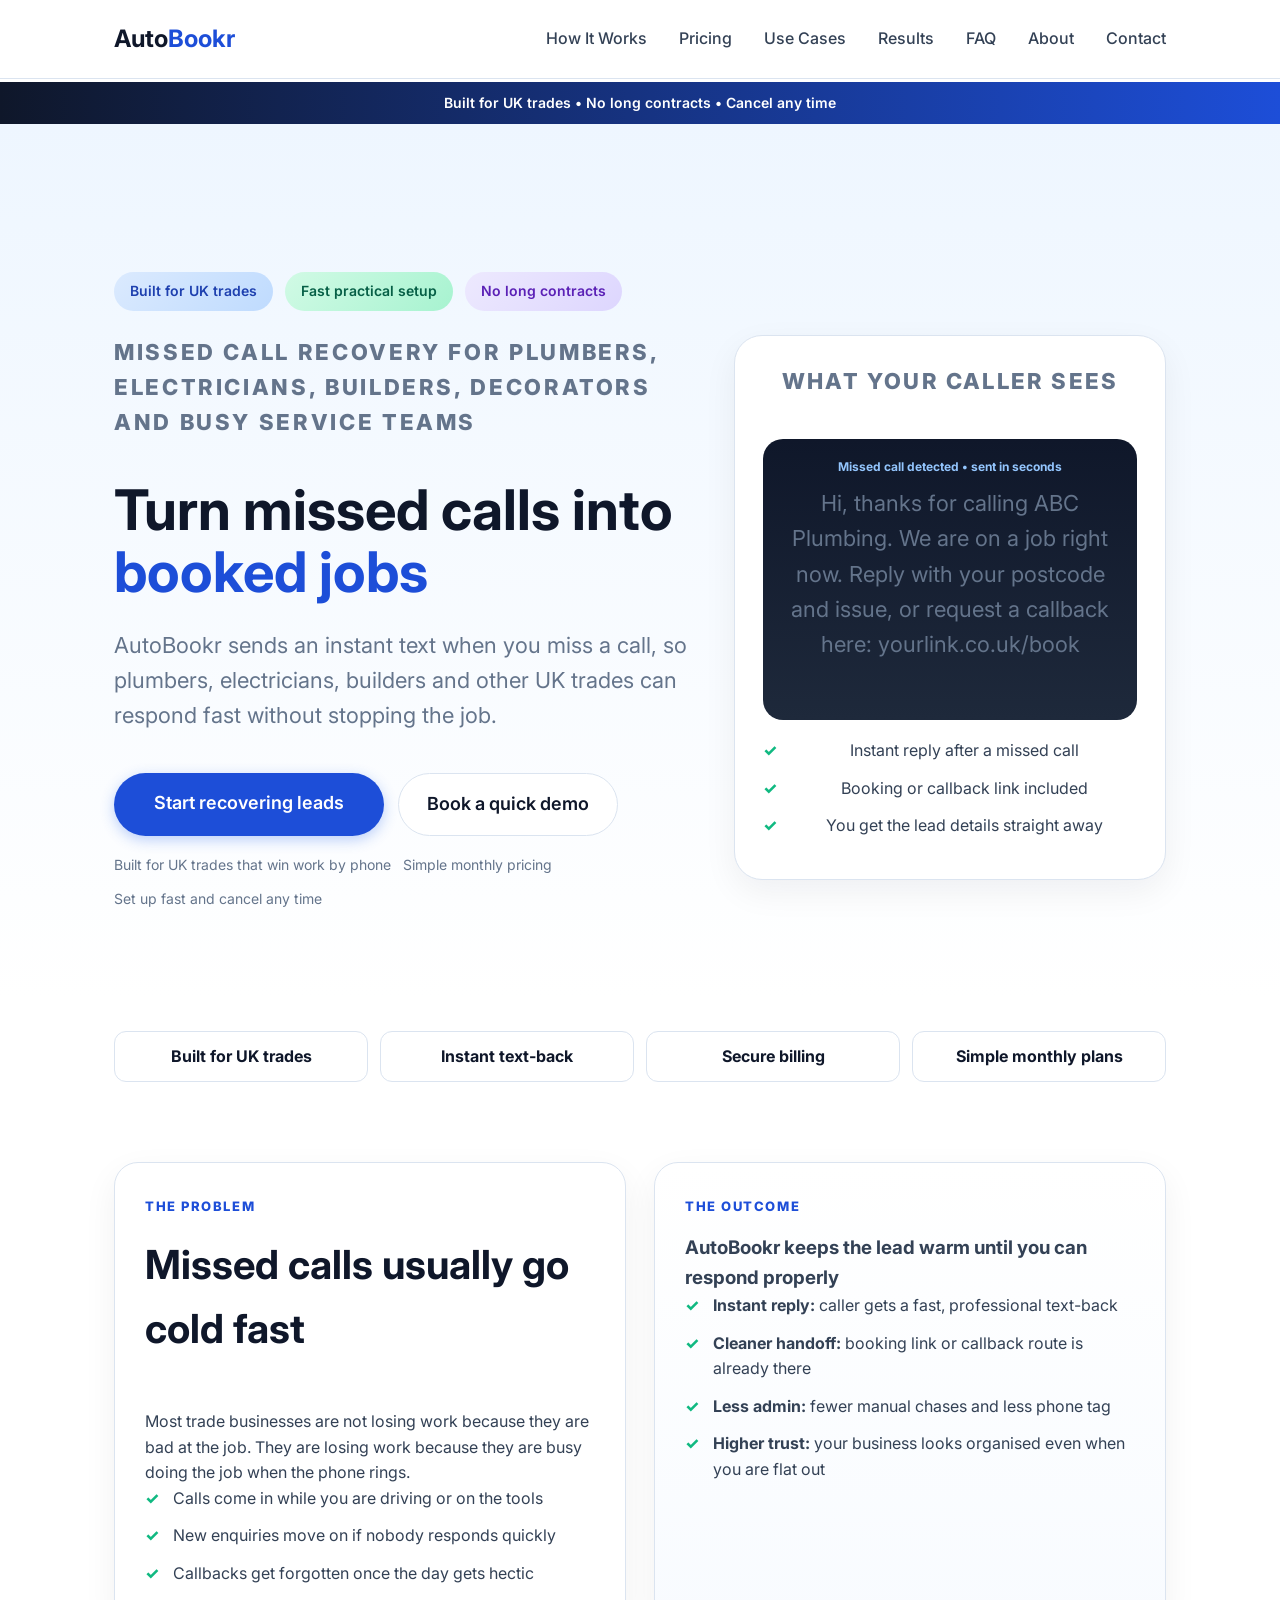
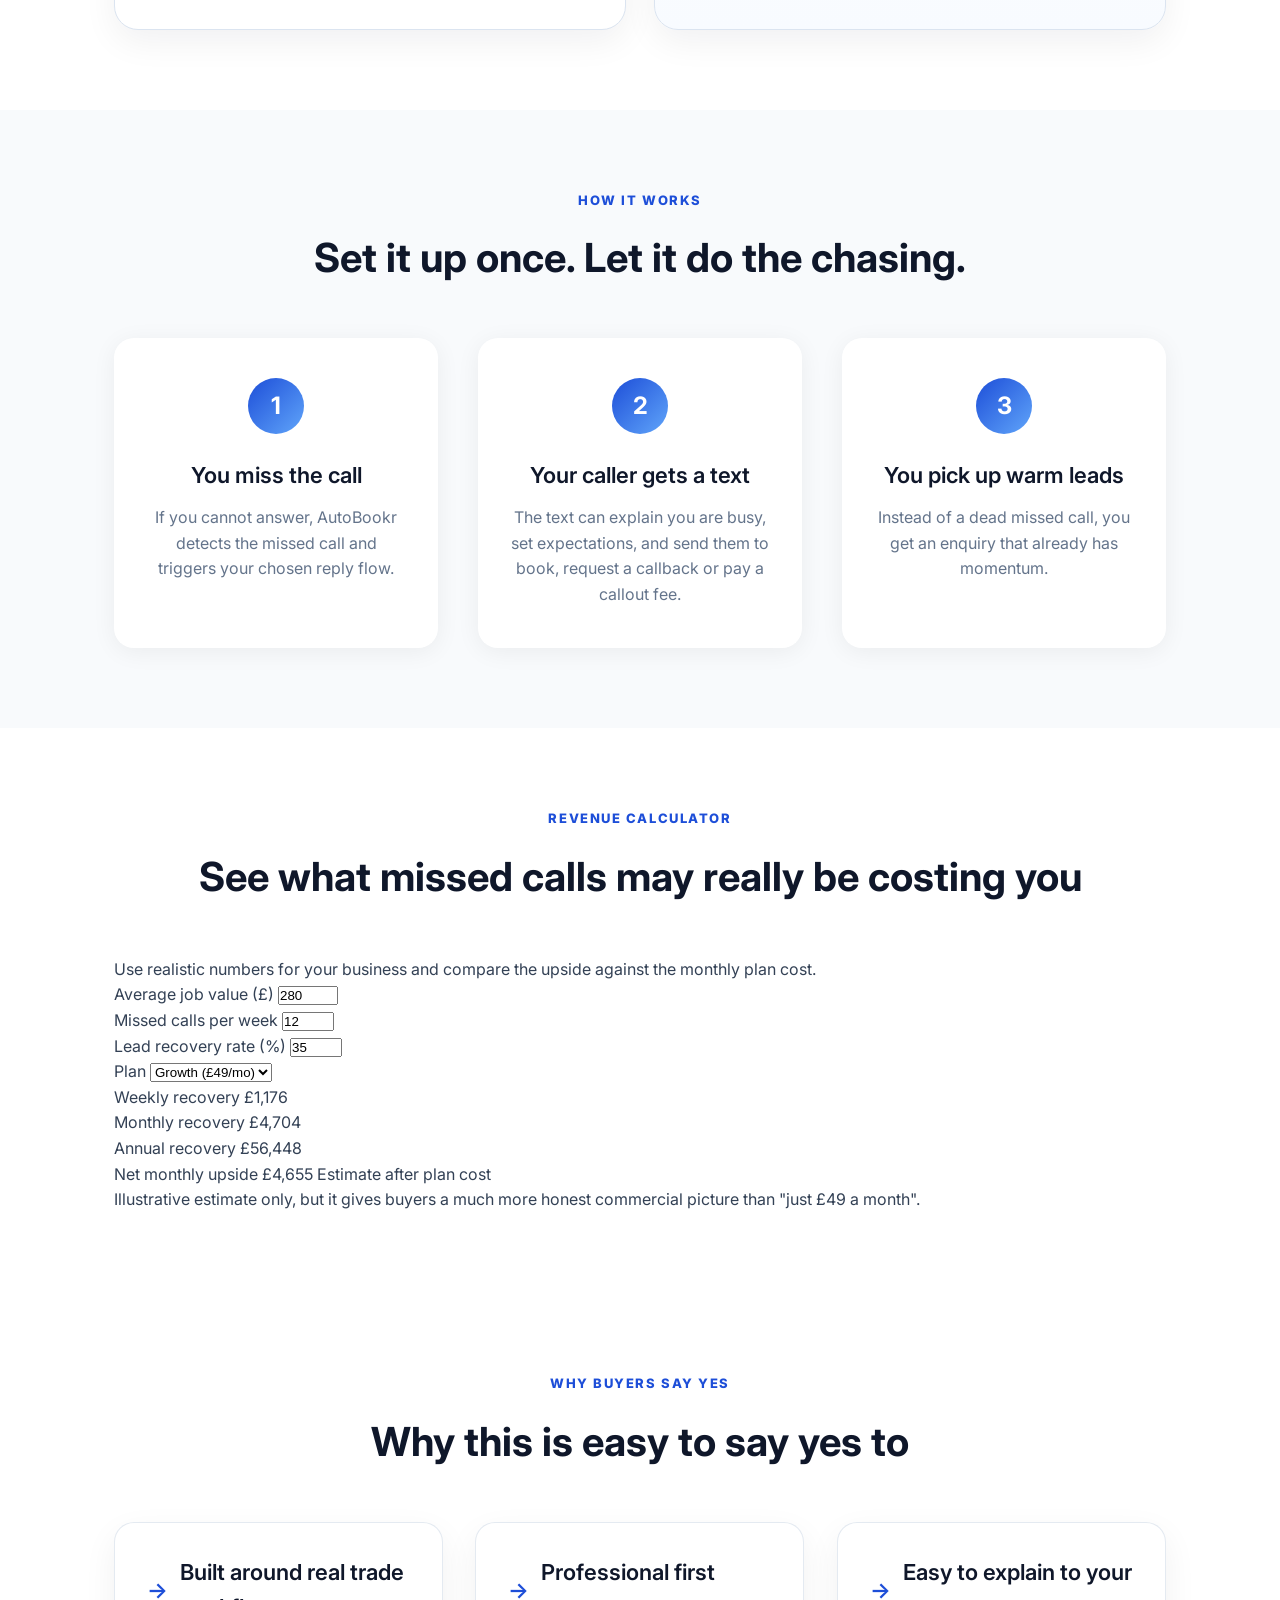
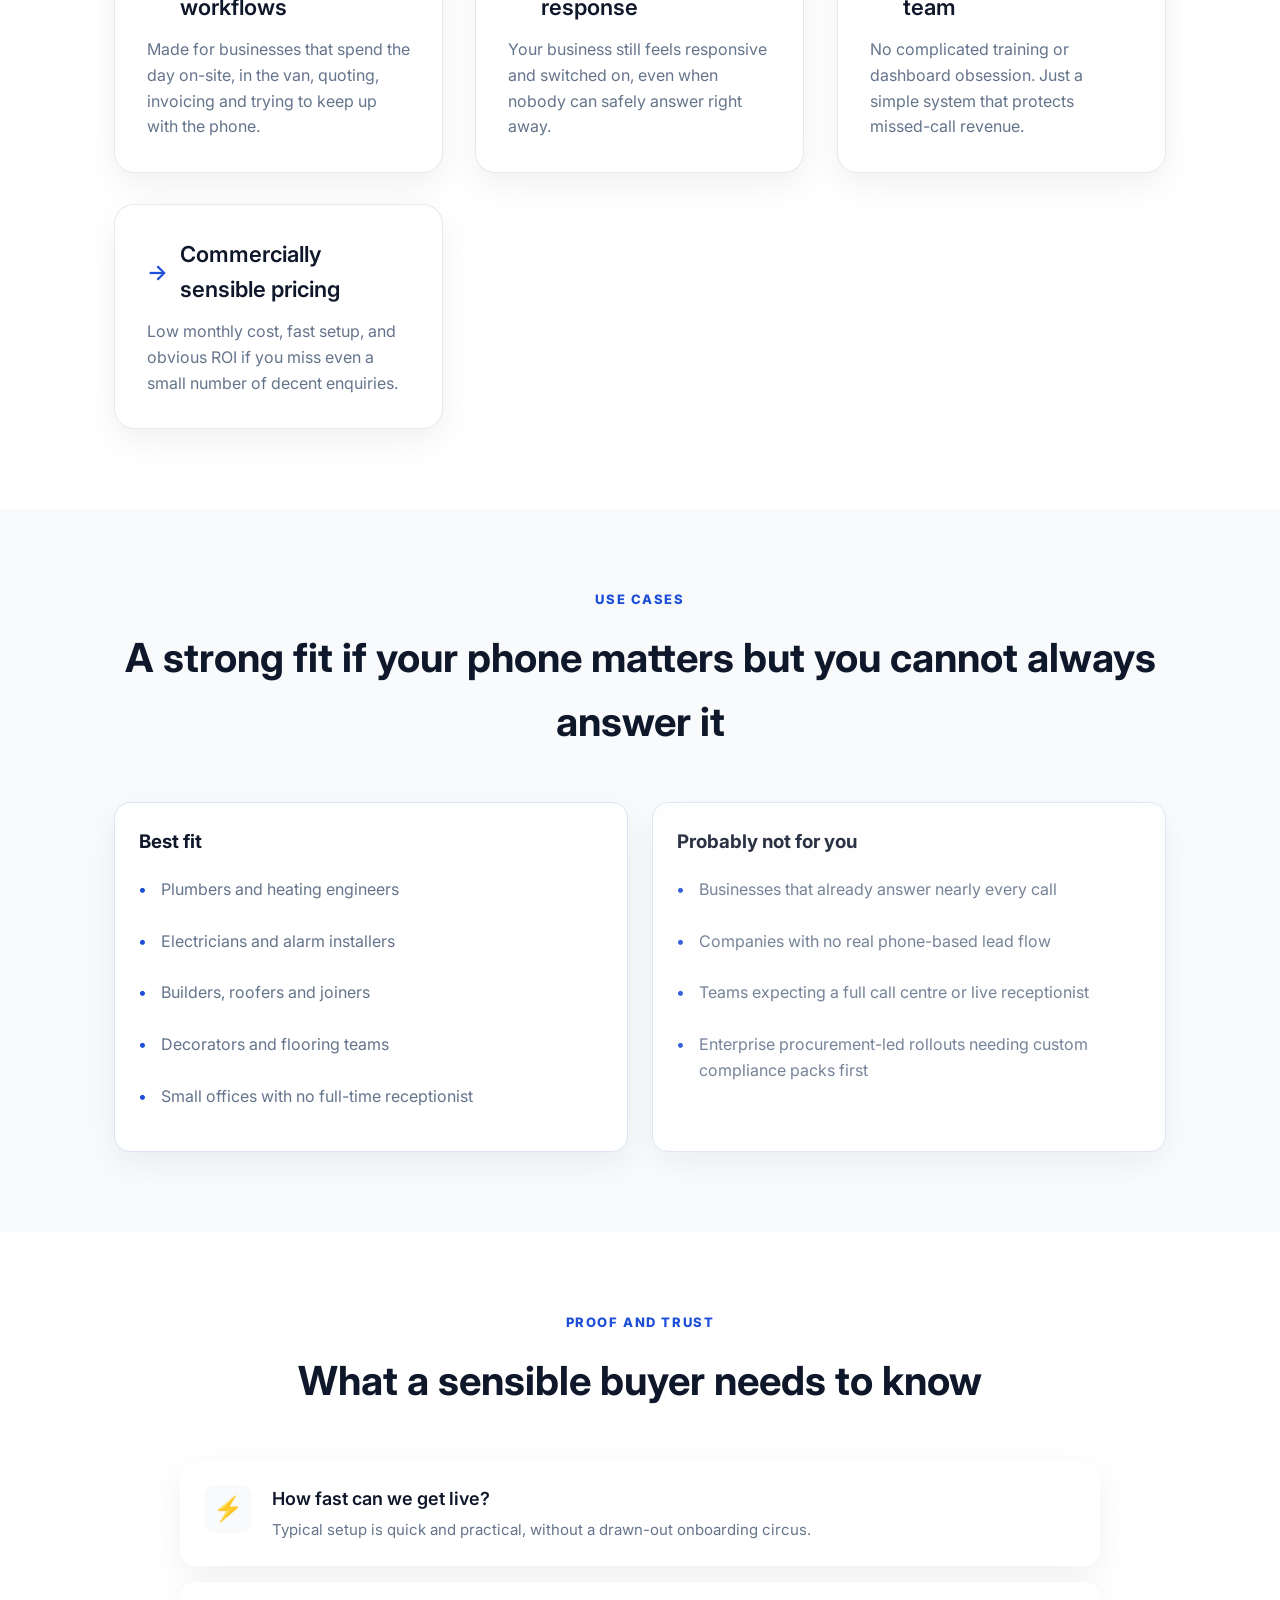
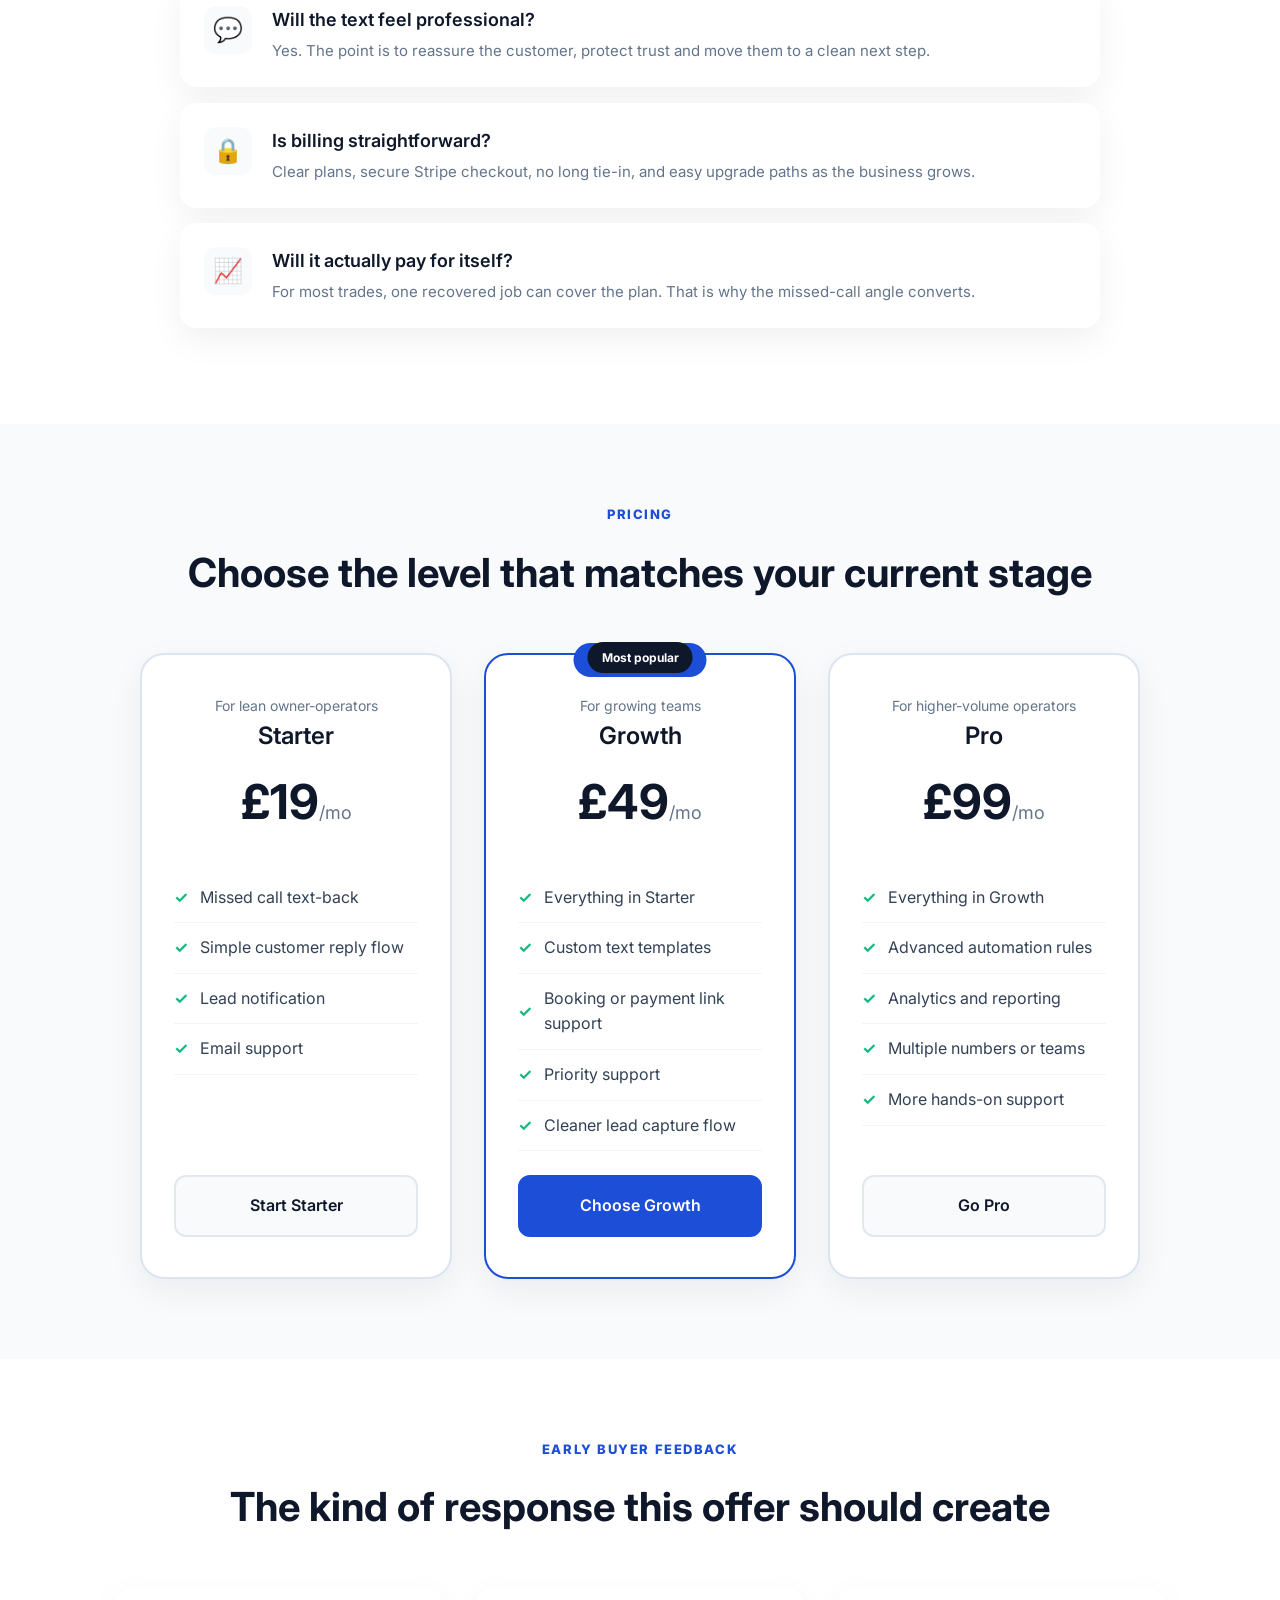
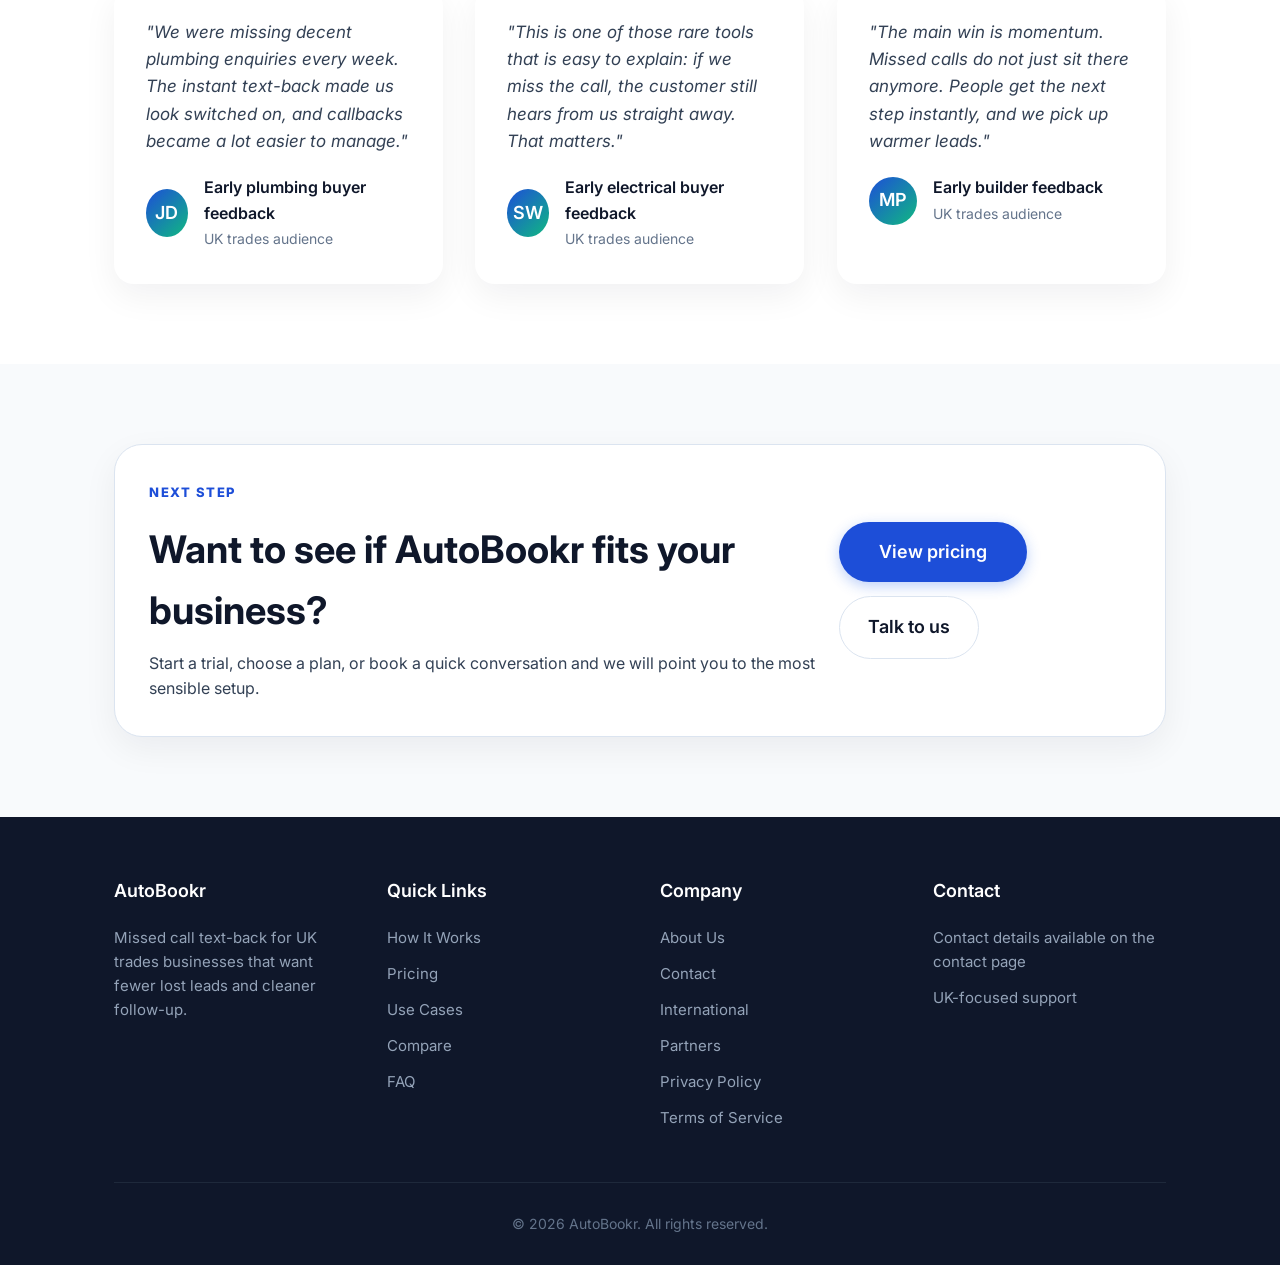
==== commit a6c83cda: "Refine landing and pricing for trust and conversion" ====
--- a/index.html
+++ b/index.html
@@ -9,6 +9,7 @@
     <link rel="preconnect" href="https://fonts.gstatic.com" crossorigin>
     <link href="https://fonts.googleapis.com/css2?family=Inter:wght@400;500;600;700;800&display=swap" rel="stylesheet">
     <link rel="stylesheet" href="styles.css">
+    <link rel="stylesheet" href="styles-cleanup-overrides.css">
 </head>
 <body>
     <nav>
@@ -31,21 +32,21 @@
         </div>
     </nav>
 
-    <div class="top-banner">Built for UK trades • Live fast • No long contracts • Cancel any time</div>
+    <div class="top-banner">Built for UK trades • No long contracts • Cancel any time</div>
 
     <section class="hero hero-premium">
         <div class="container">
             <div class="hero-badges">
-                <span class="badge badge-trial">14-day free trial</span>
-                <span class="badge badge-guarantee">Fast UK setup</span>
-                <span class="badge badge-trust">Stripe checkout</span>
+                <span class="badge badge-trial">Built for UK trades</span>
+                <span class="badge badge-guarantee">Fast practical setup</span>
+                <span class="badge badge-trust">No long contracts</span>
             </div>
 
             <div class="hero-shell">
                 <div class="hero-copy">
                     <p class="eyebrow">Missed call recovery for plumbers, electricians, builders, decorators and busy service teams</p>
-                    <h1>When you miss the call, <span>AutoBookr answers first</span></h1>
-                    <p class="hero-lead">Your caller gets an instant text back with the right next step, so you stop losing good jobs while you are on-site, driving, quoting or under a sink.</p>
+                    <h1>Turn missed calls into <span>booked jobs</span></h1>
+                    <p class="hero-lead">AutoBookr sends an instant text when you miss a call, so plumbers, electricians, builders and other UK trades can respond fast without stopping the job.</p>
 
                     <div class="hero-actions">
                         <a href="pricing.html" class="cta-button">Start recovering leads</a>
@@ -53,9 +54,9 @@
                     </div>
 
                     <div class="micro-proof">
-                        <span>UK-focused</span>
+                        <span>Built for UK trades that win work by phone</span>
                         <span>Simple monthly pricing</span>
-                        <span>No card needed for trial</span>
+                        <span>Set up fast and cancel any time</span>
                     </div>
                 </div>
 
@@ -64,7 +65,7 @@
                         <p class="panel-label">What your caller sees</p>
                         <div class="sms-card">
                             <span class="sms-time">Missed call detected • sent in seconds</span>
-                            <p>Hi, thanks for calling ABC Plumbing. We are on a job right now, but you can request a callback or book here: yourlink.co.uk/book</p>
+                            <p>Hi, thanks for calling ABC Plumbing. We are on a job right now. Reply with your postcode and issue, or request a callback here: yourlink.co.uk/book</p>
                         </div>
                         <ul class="panel-checks">
                             <li>Instant reply after a missed call</li>
@@ -80,10 +81,10 @@
     <section class="section trust-strip-section">
         <div class="container">
             <div class="trust-strip trust-strip-strong">
-                <div class="trust-item">UK trades positioning</div>
-                <div class="trust-item">Text back in seconds</div>
-                <div class="trust-item">Secure Stripe billing</div>
-                <div class="trust-item">Straightforward monthly plans</div>
+                <div class="trust-item">Built for UK trades</div>
+                <div class="trust-item">Instant text-back</div>
+                <div class="trust-item">Secure billing</div>
+                <div class="trust-item">Simple monthly plans</div>
             </div>
         </div>
     </section>
@@ -195,7 +196,7 @@
     <section class="section">
         <div class="container">
             <p class="mini-label align-center">Why buyers say yes</p>
-            <h2 class="section-title">Everything a small trade business needs. None of the bloated nonsense.</h2>
+            <h2 class="section-title">Why this is easy to say yes to</h2>
             <div class="feature-grid feature-grid-polished">
                 <div class="feature-card">
                     <h3>Built around real trade workflows</h3>
@@ -248,7 +249,7 @@
     <section class="section">
         <div class="container">
             <p class="mini-label align-center">Proof and trust</p>
-            <h2 class="section-title">The buyer questions this page should answer</h2>
+            <h2 class="section-title">What a sensible buyer needs to know</h2>
             <div class="benefits-list trust-benefits">
                 <div class="benefit-item">
                     <div class="benefit-icon">⚡</div>
@@ -332,16 +333,16 @@
 
     <section class="section">
         <div class="container">
-            <p class="mini-label align-center">Testimonials</p>
-            <h2 class="section-title">What it sounds like when tradespeople stop leaking leads</h2>
+            <p class="mini-label align-center">Early buyer feedback</p>
+            <h2 class="section-title">The kind of response this offer should create</h2>
             <div class="testimonial-grid">
                 <div class="testimonial">
                     <p>"We were missing decent plumbing enquiries every week. The instant text-back made us look switched on, and callbacks became a lot easier to manage."</p>
                     <div class="testimonial-author">
                         <div class="testimonial-avatar">JD</div>
                         <div class="testimonial-info">
-                            <h4>John Davies</h4>
-                            <span>Plumbing & Heating, Manchester</span>
+                            <h4>Early plumbing buyer feedback</h4>
+                            <span>UK trades audience</span>
                         </div>
                     </div>
                 </div>
@@ -350,8 +351,8 @@
                     <div class="testimonial-author">
                         <div class="testimonial-avatar">SW</div>
                         <div class="testimonial-info">
-                            <h4>Sarah Williams</h4>
-                            <span>Electrical contractor, Birmingham</span>
+                            <h4>Early electrical buyer feedback</h4>
+                            <span>UK trades audience</span>
                         </div>
                     </div>
                 </div>
@@ -360,8 +361,8 @@
                     <div class="testimonial-author">
                         <div class="testimonial-avatar">MP</div>
                         <div class="testimonial-info">
-                            <h4>Mike Patterson</h4>
-                            <span>Builder, Leeds</span>
+                            <h4>Early builder feedback</h4>
+                            <span>UK trades audience</span>
                         </div>
                     </div>
                 </div>
@@ -411,8 +412,8 @@
                 </div>
                 <div class="footer-section">
                     <h4>Contact</h4>
-                    <p>hello@autobookr.co.uk</p>
-                    <p>01234 567890</p>
+                    <p>Contact details available on the contact page</p>
+                    <p>UK-focused support</p>
                 </div>
             </div>
             <div class="footer-bottom">
--- a/styles-cleanup-overrides.css
+++ b/styles-cleanup-overrides.css
@@ -0,0 +1,181 @@
+/* AutoBookr cleanup overrides - trust-first polish */
+:root {
+    --primary: #1d4ed8;
+    --primary-dark: #1e40af;
+    --primary-light: #60a5fa;
+    --secondary: #0f172a;
+    --text: #334155;
+    --text-light: #64748b;
+    --bg-alt: #f8fafc;
+    --border: #dbe4f0;
+}
+
+body {
+    -webkit-font-smoothing: antialiased;
+    text-rendering: optimizeLegibility;
+}
+
+.top-banner {
+    background: linear-gradient(90deg, #0f172a, #1d4ed8);
+}
+
+.hero::before,
+.hero::after,
+.tilt-card,
+.theme-toggle,
+.newsletter-section,
+.featured-section {
+    display: none !important;
+}
+
+.hero {
+    padding: 148px 0 88px;
+    background: linear-gradient(180deg, #eef6ff 0%, #ffffff 100%);
+}
+
+.hero-shell {
+    align-items: start;
+}
+
+.hero-copy {
+    text-align: left;
+}
+
+.hero-badges {
+    justify-content: flex-start;
+}
+
+.hero-panel-card,
+.problem-card,
+.feature-card,
+.pricing-card,
+.testimonial,
+.benefit-item,
+.compare-card,
+.cta-band {
+    box-shadow: 0 12px 34px rgba(15, 23, 42, 0.06);
+    border-color: var(--border);
+}
+
+.pricing-card,
+.feature-card,
+.testimonial,
+.benefit-item,
+.compare-card,
+.step {
+    transform: none !important;
+    animation: none !important;
+}
+
+.pricing-card:hover,
+.feature-card:hover,
+.testimonial:hover,
+.step:hover {
+    transform: translateY(-3px) !important;
+    box-shadow: 0 14px 32px rgba(15, 23, 42, 0.09) !important;
+}
+
+.pricing-card.featured {
+    transform: none;
+    border-width: 2px;
+}
+
+.pricing-card.featured:hover {
+    transform: translateY(-3px) !important;
+}
+
+.pricing-badge {
+    position: absolute;
+    top: -13px;
+    left: 50%;
+    transform: translateX(-50%);
+    background: var(--secondary);
+    color: white;
+    padding: 6px 14px;
+    border-radius: 999px;
+    font-size: 12px;
+    font-weight: 700;
+}
+
+.plan-fit,
+.pricing-subtitle {
+    color: var(--text-light);
+}
+
+.pricing-reassurance-strip {
+    margin-top: -18px;
+}
+
+.pricing-compare-wrap {
+    overflow-x: auto;
+    border: 1px solid var(--border);
+    border-radius: 20px;
+    background: white;
+}
+
+.pricing-compare-table {
+    width: 100%;
+    border-collapse: collapse;
+    min-width: 720px;
+}
+
+.pricing-compare-table th,
+.pricing-compare-table td {
+    padding: 18px 20px;
+    border-bottom: 1px solid var(--border);
+    text-align: left;
+}
+
+.pricing-compare-table th {
+    color: var(--secondary);
+    background: #f8fbff;
+    font-weight: 700;
+}
+
+.pricing-btn-secondary {
+    background: white;
+    color: var(--primary);
+    border: 1px solid var(--primary);
+}
+
+.compact-faq-list {
+    max-width: 860px;
+    margin: 0 auto;
+}
+
+.checkout-banner {
+    max-width: 1100px;
+    margin: 92px auto 0;
+    padding: 12px 16px;
+    border-radius: 12px;
+    font-weight: 600;
+}
+
+.checkout-banner.success {
+    background: #dcfce7;
+    color: #166534;
+}
+
+.checkout-banner.cancel {
+    background: #fef3c7;
+    color: #92400e;
+}
+
+.reveal {
+    opacity: 0;
+    transform: translateY(10px);
+    transition: opacity 0.45s ease, transform 0.45s ease;
+}
+
+.reveal.in-view {
+    opacity: 1;
+    transform: translateY(0);
+}
+
+@media (max-width: 900px) {
+    .hero-copy,
+    .hero-badges {
+        text-align: center;
+        justify-content: center;
+    }
+}
